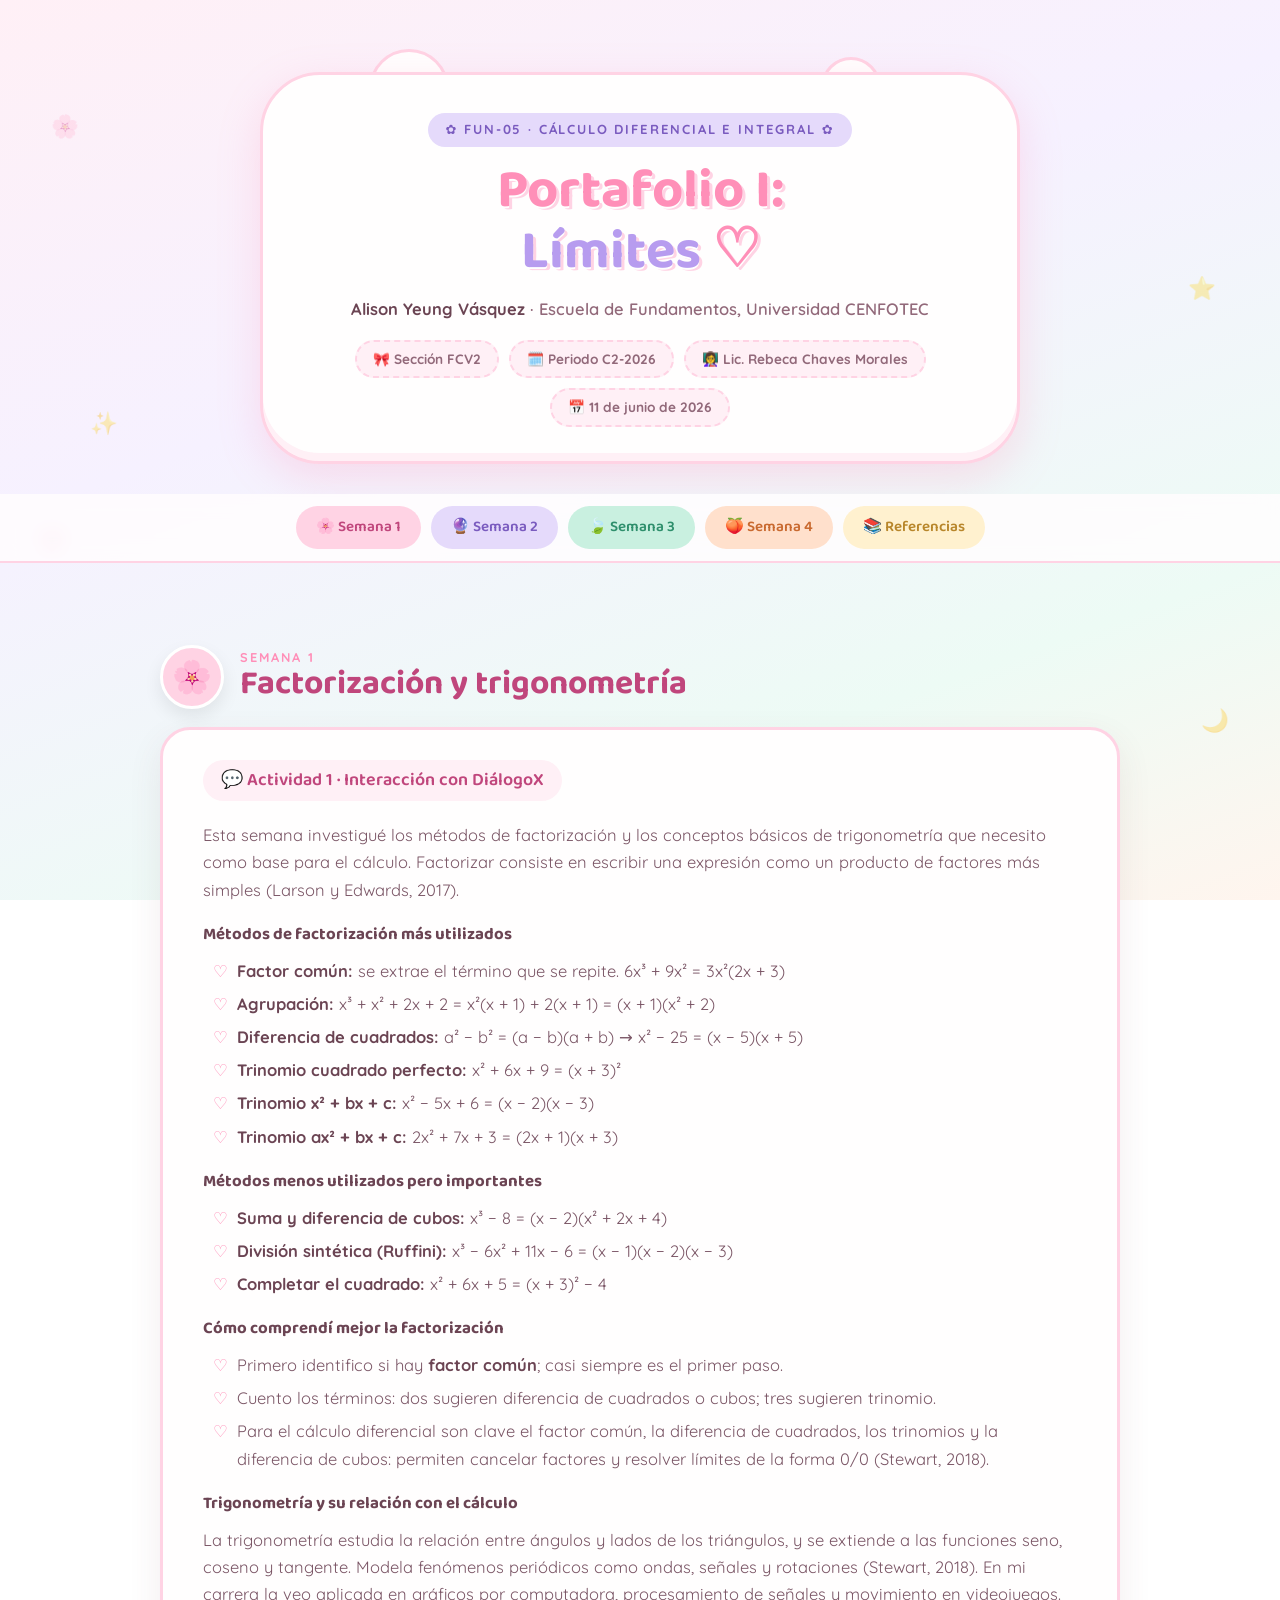
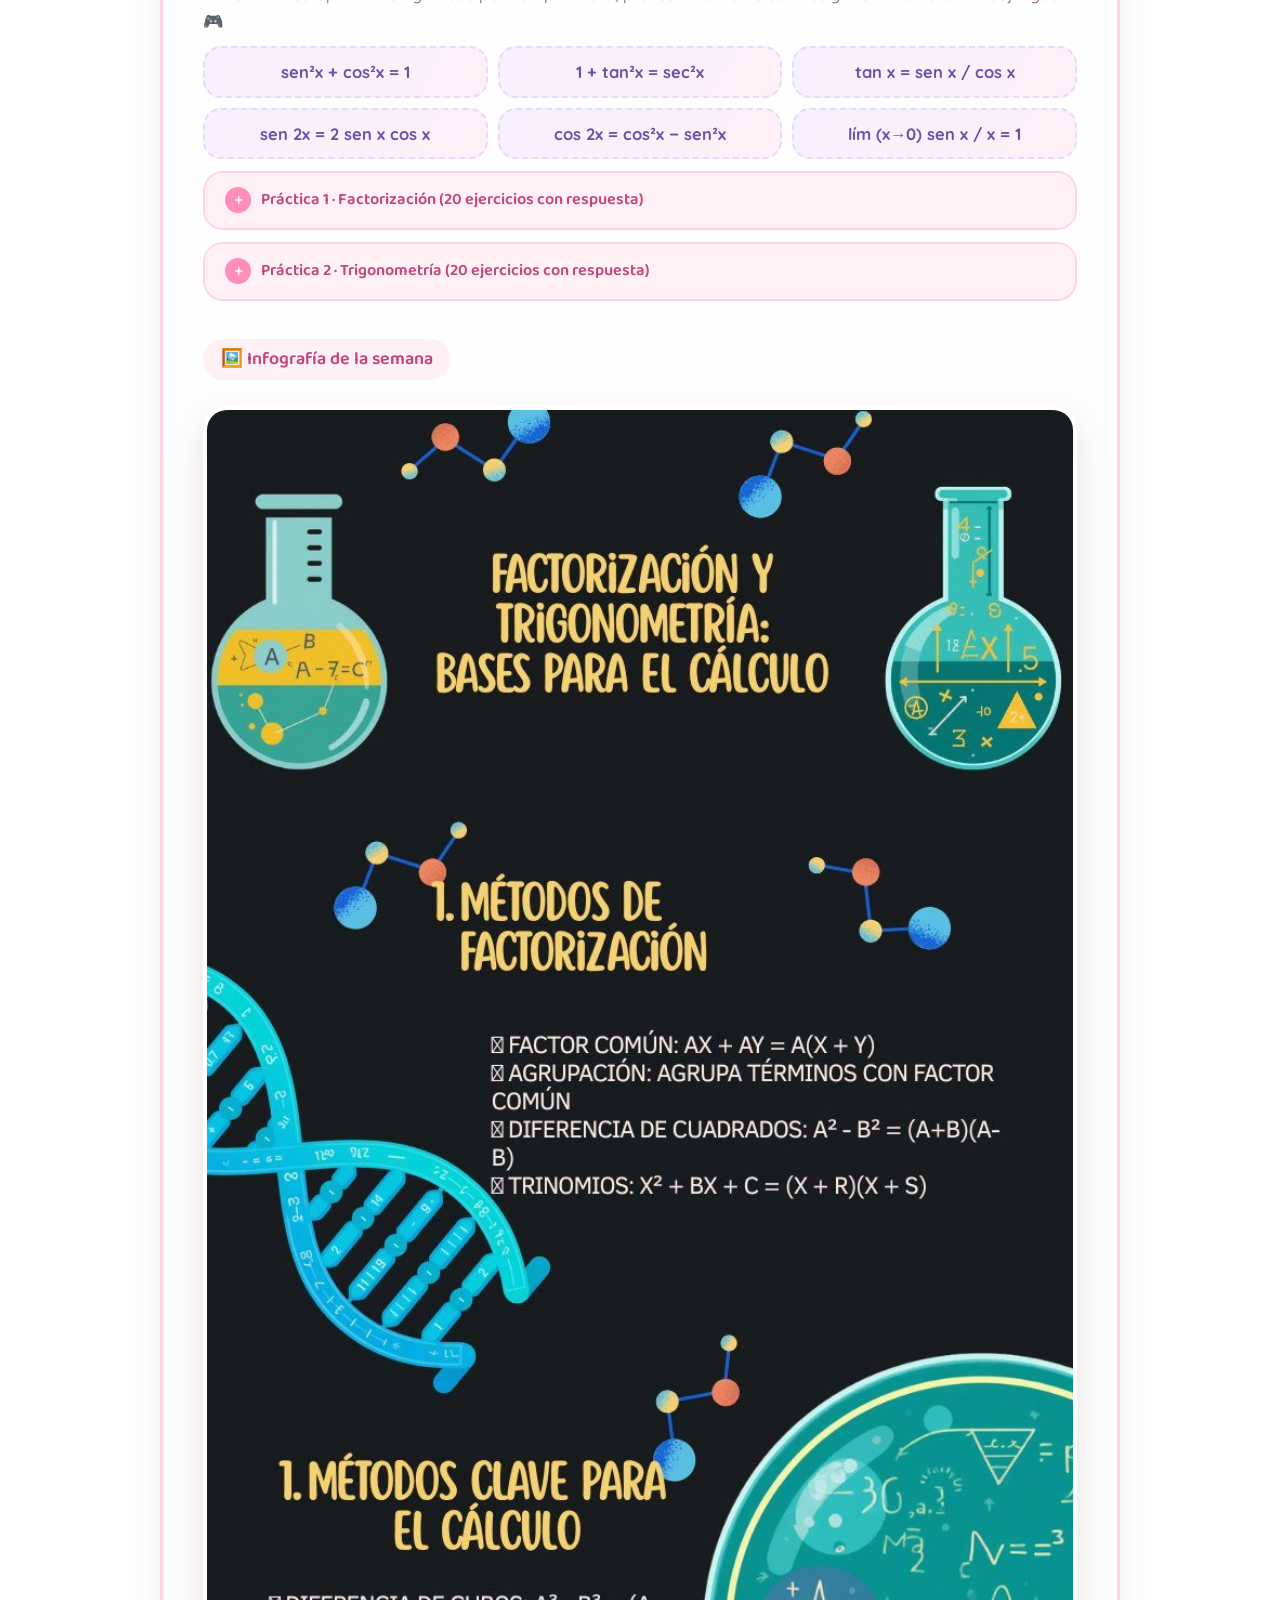
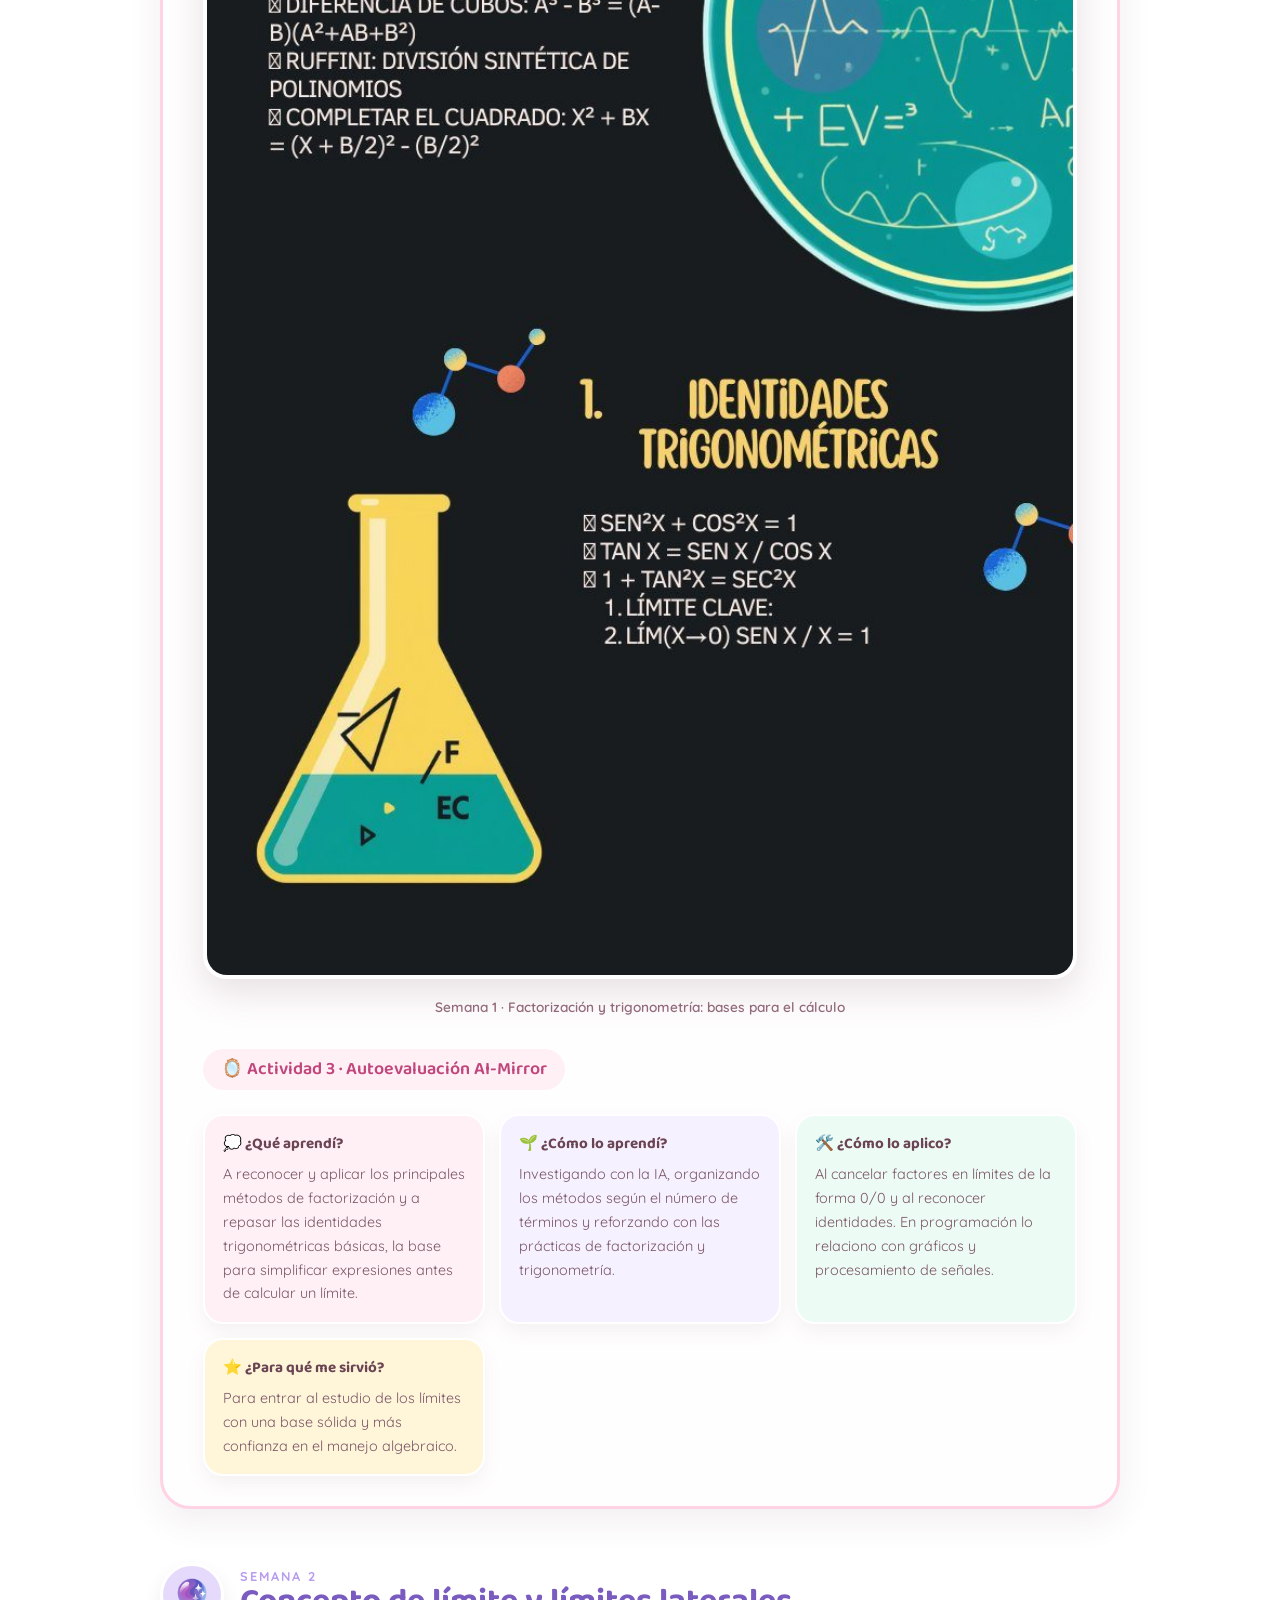
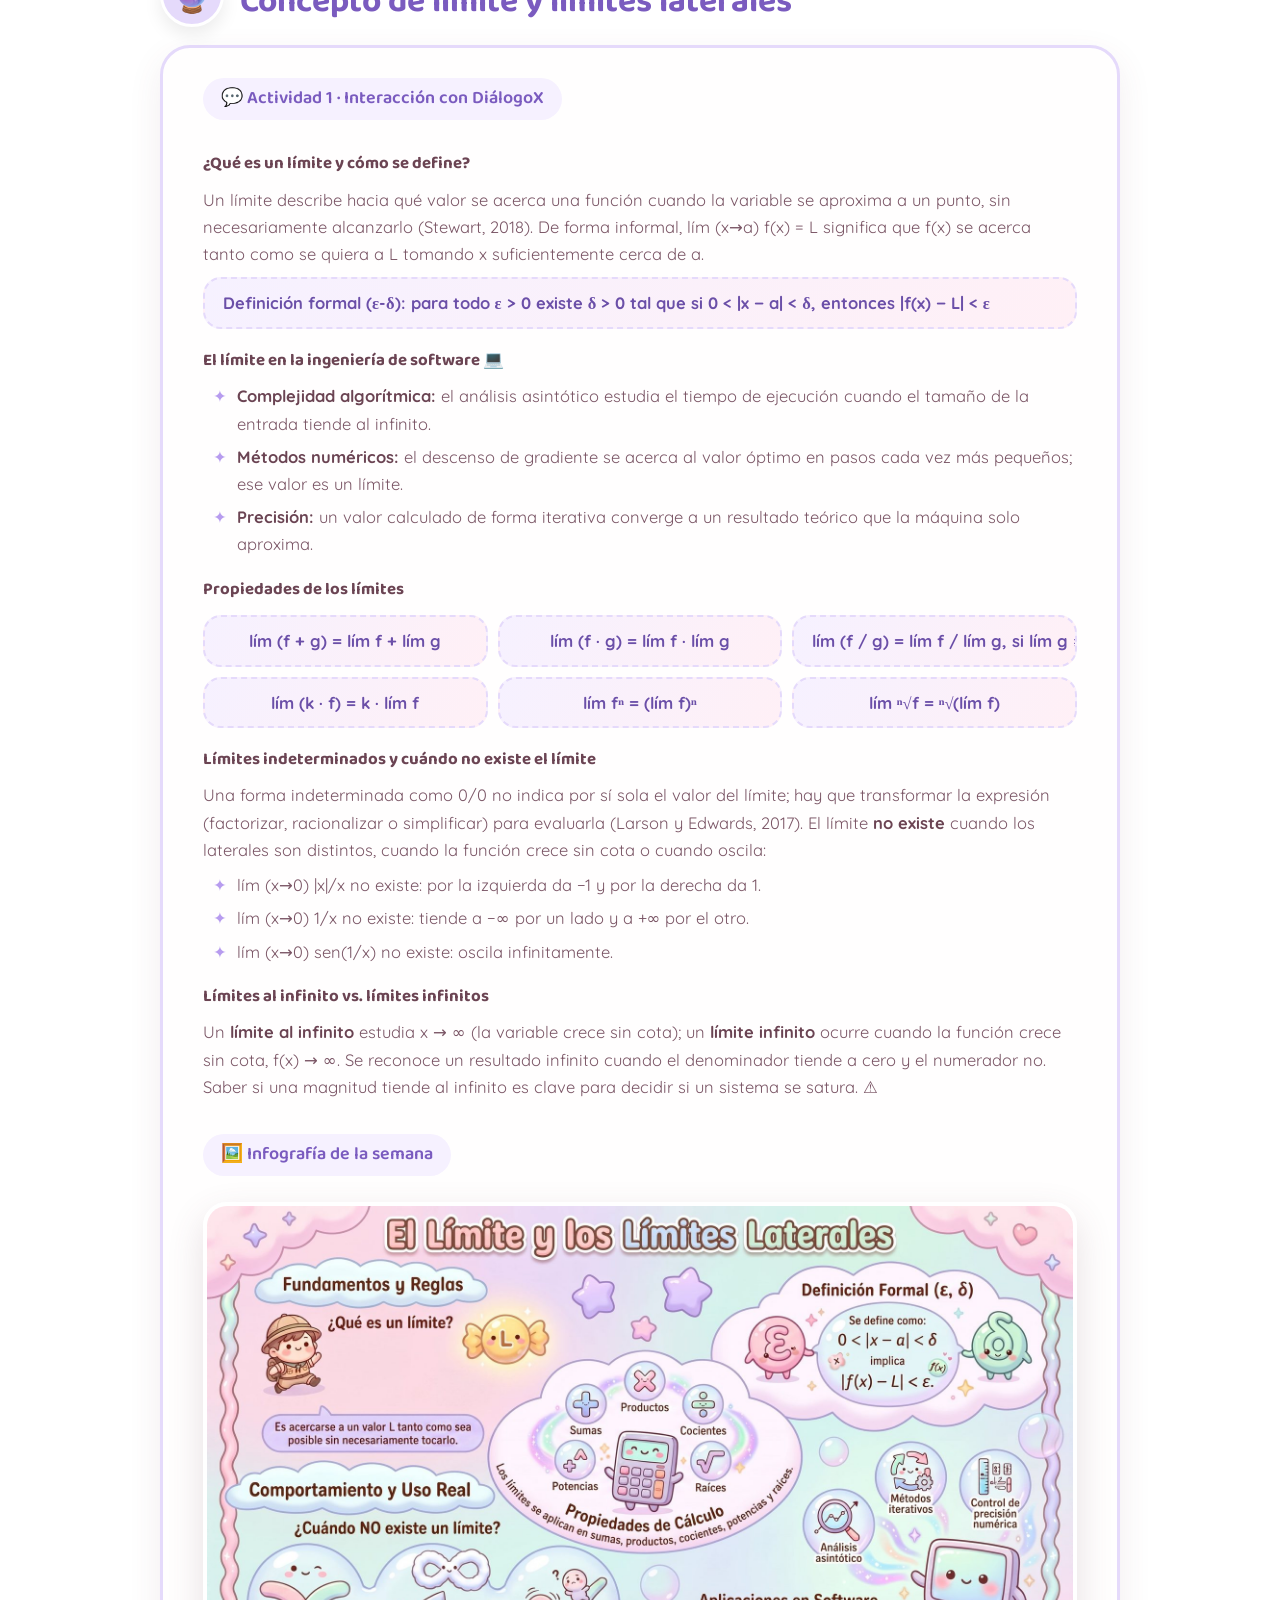
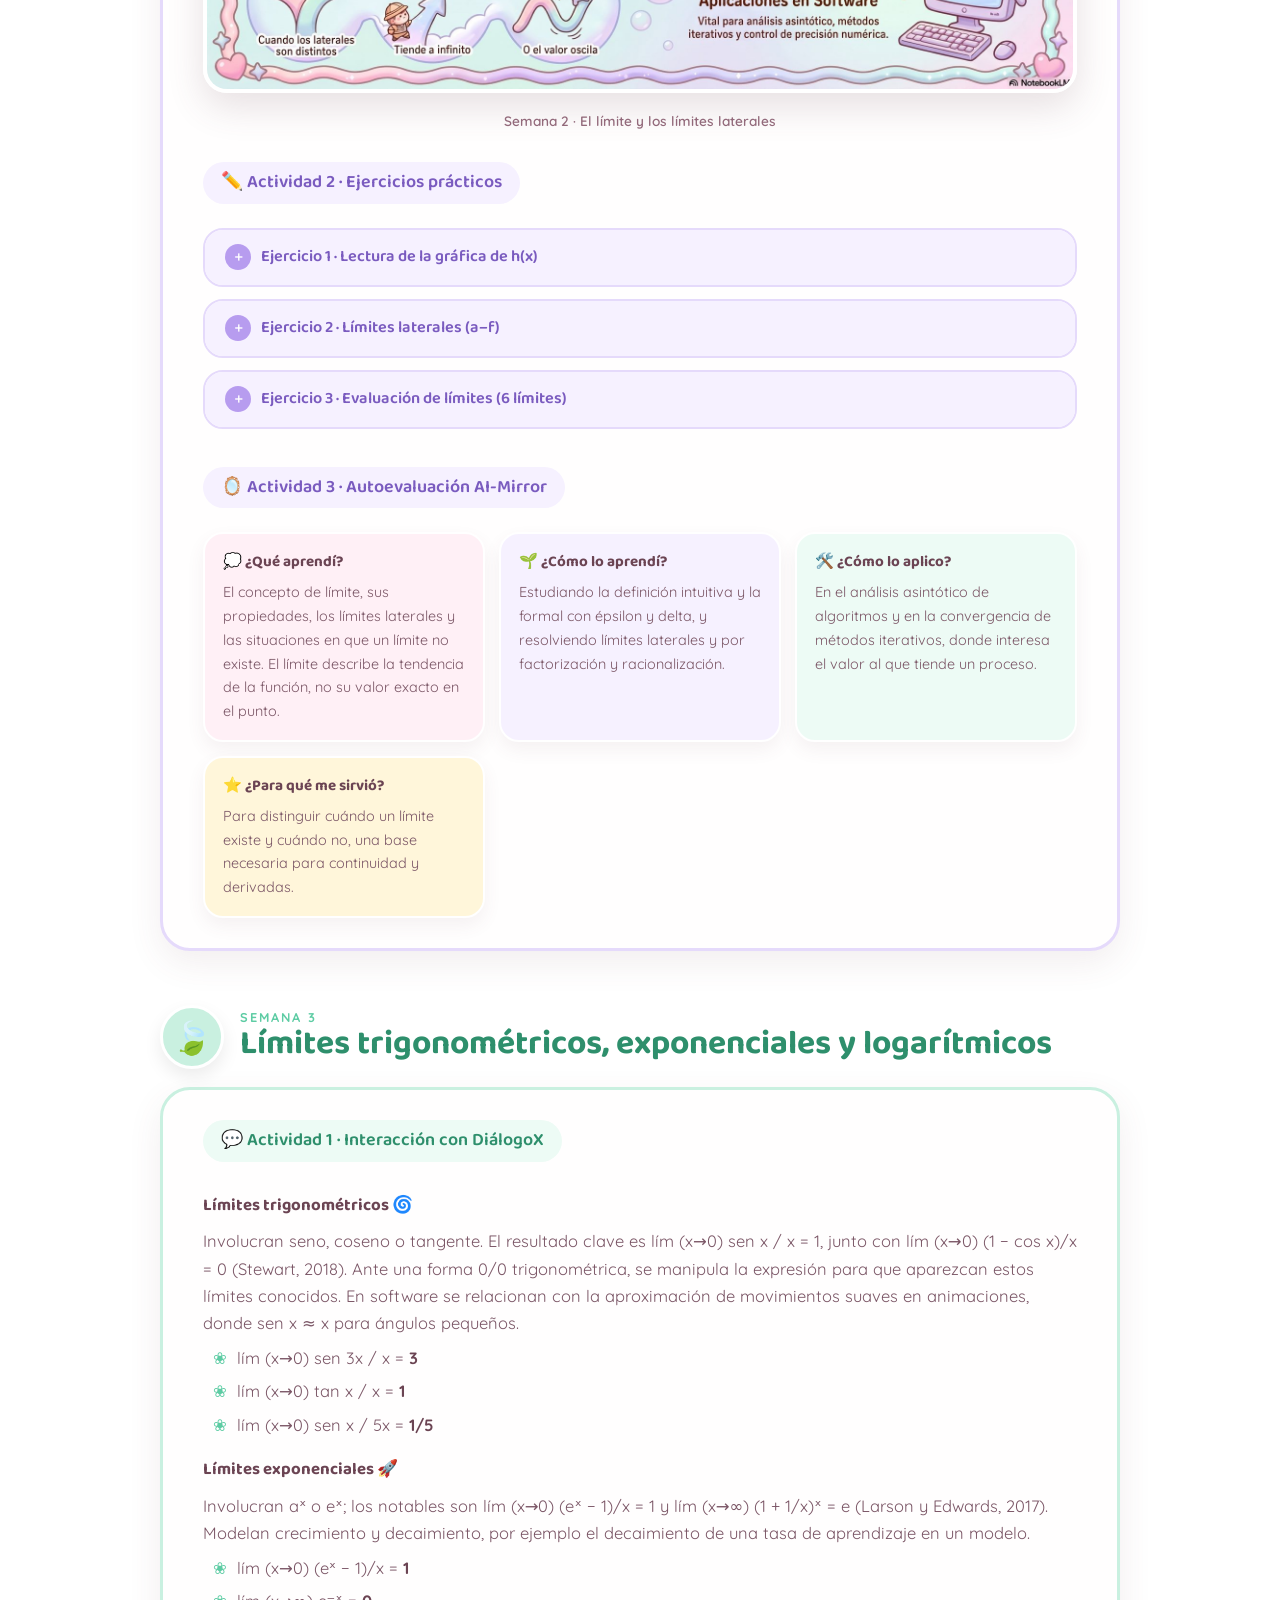
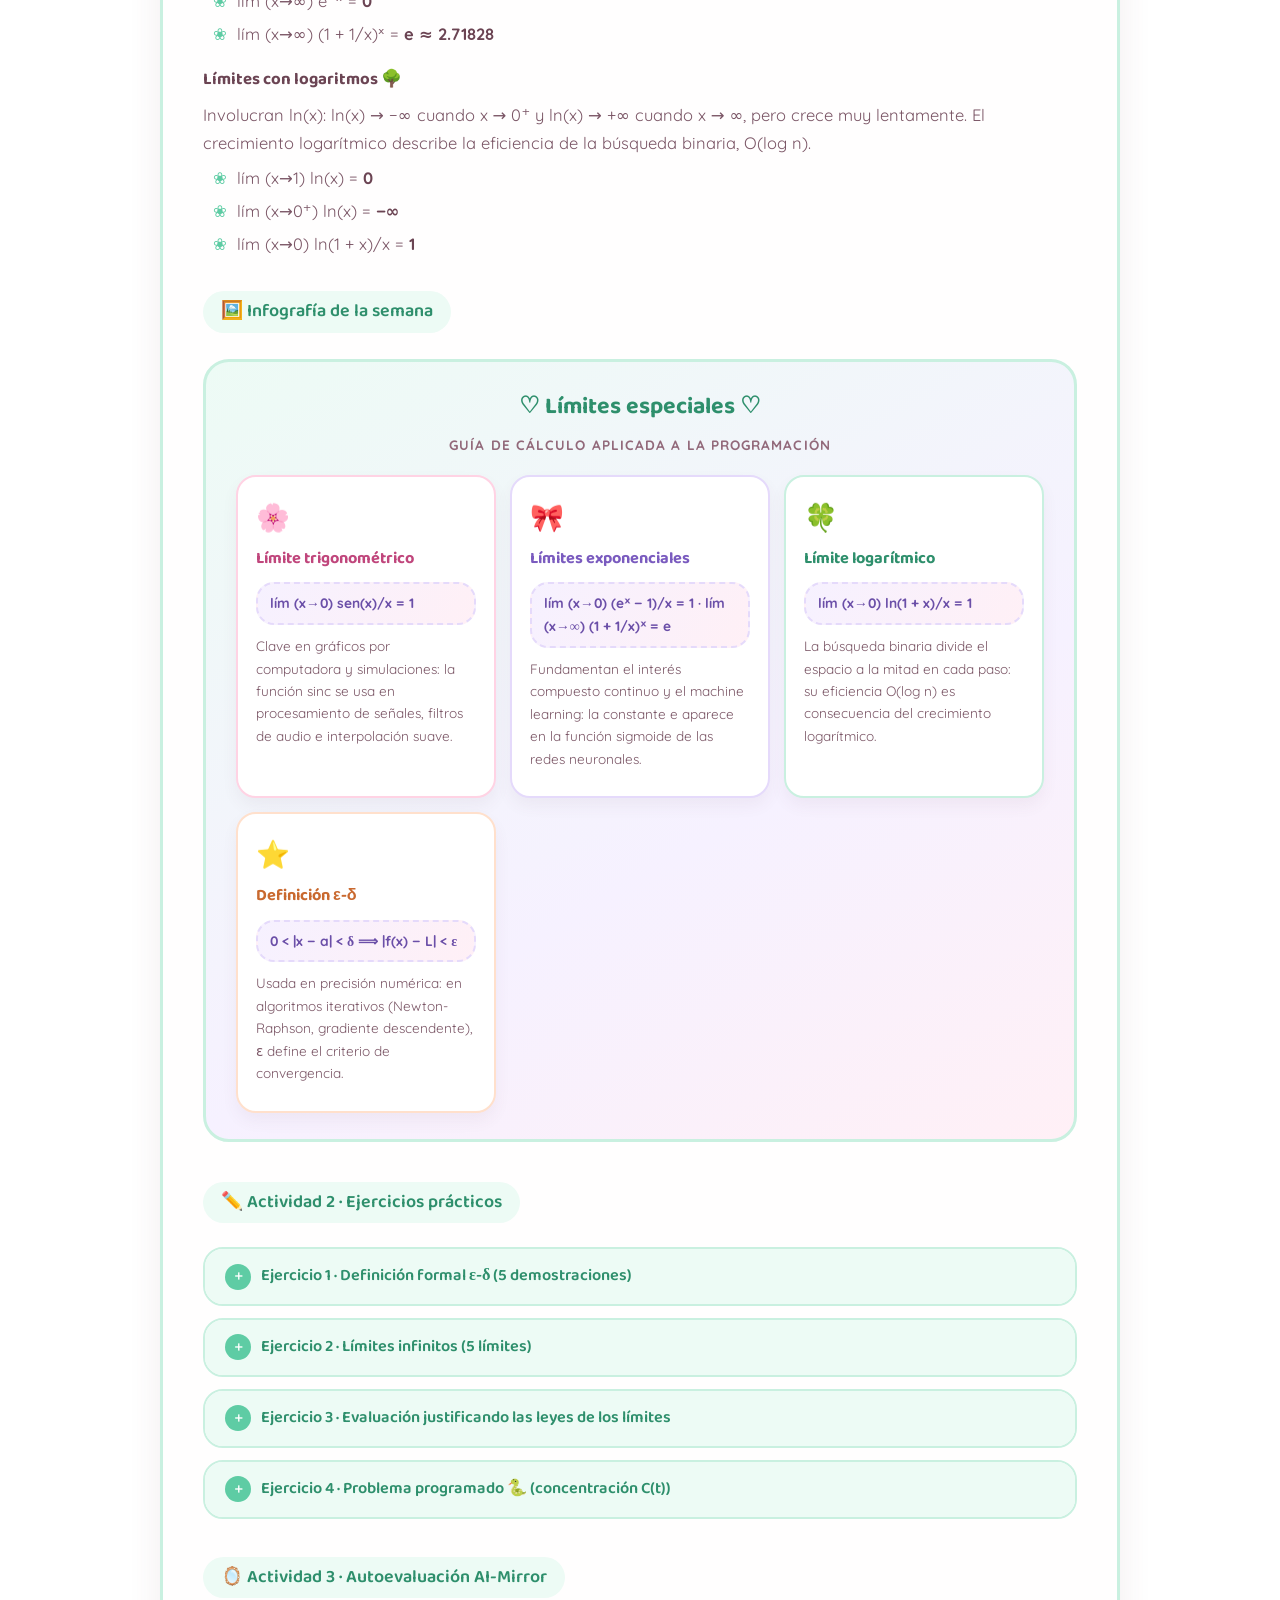
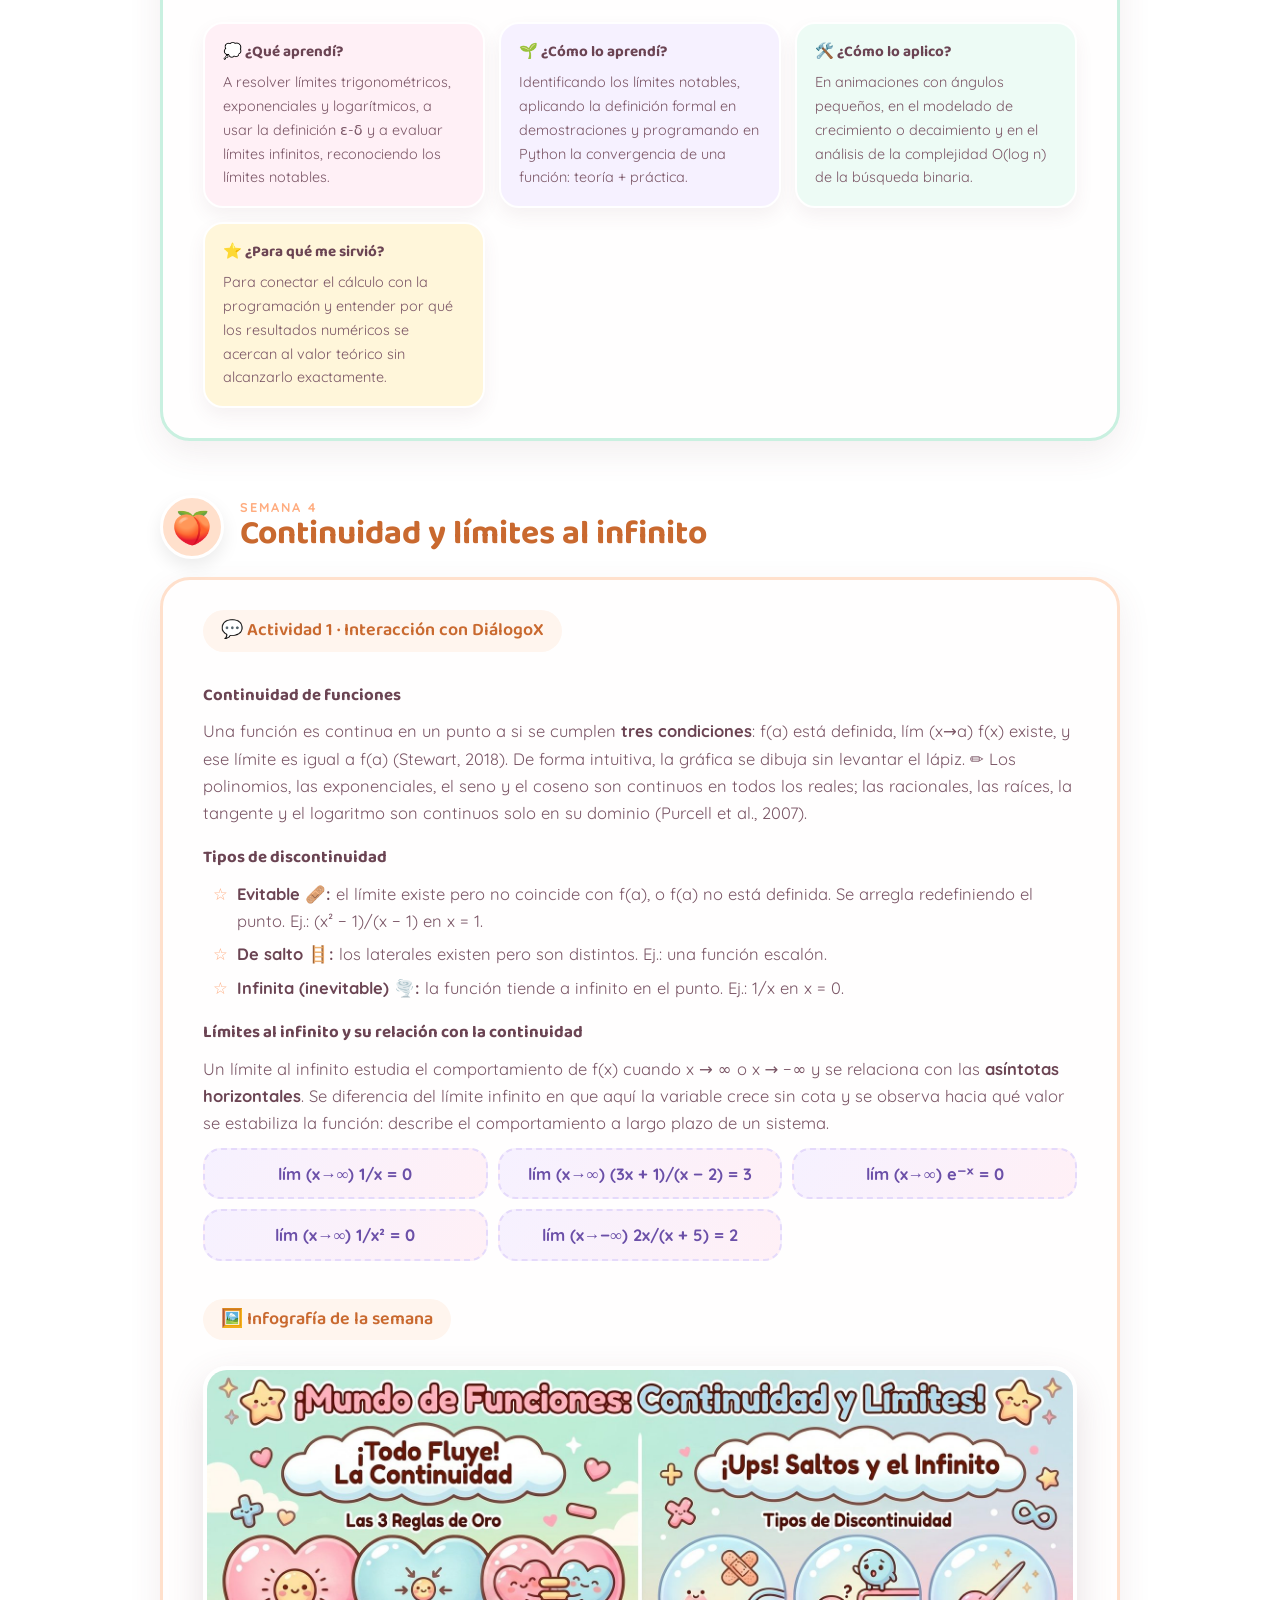
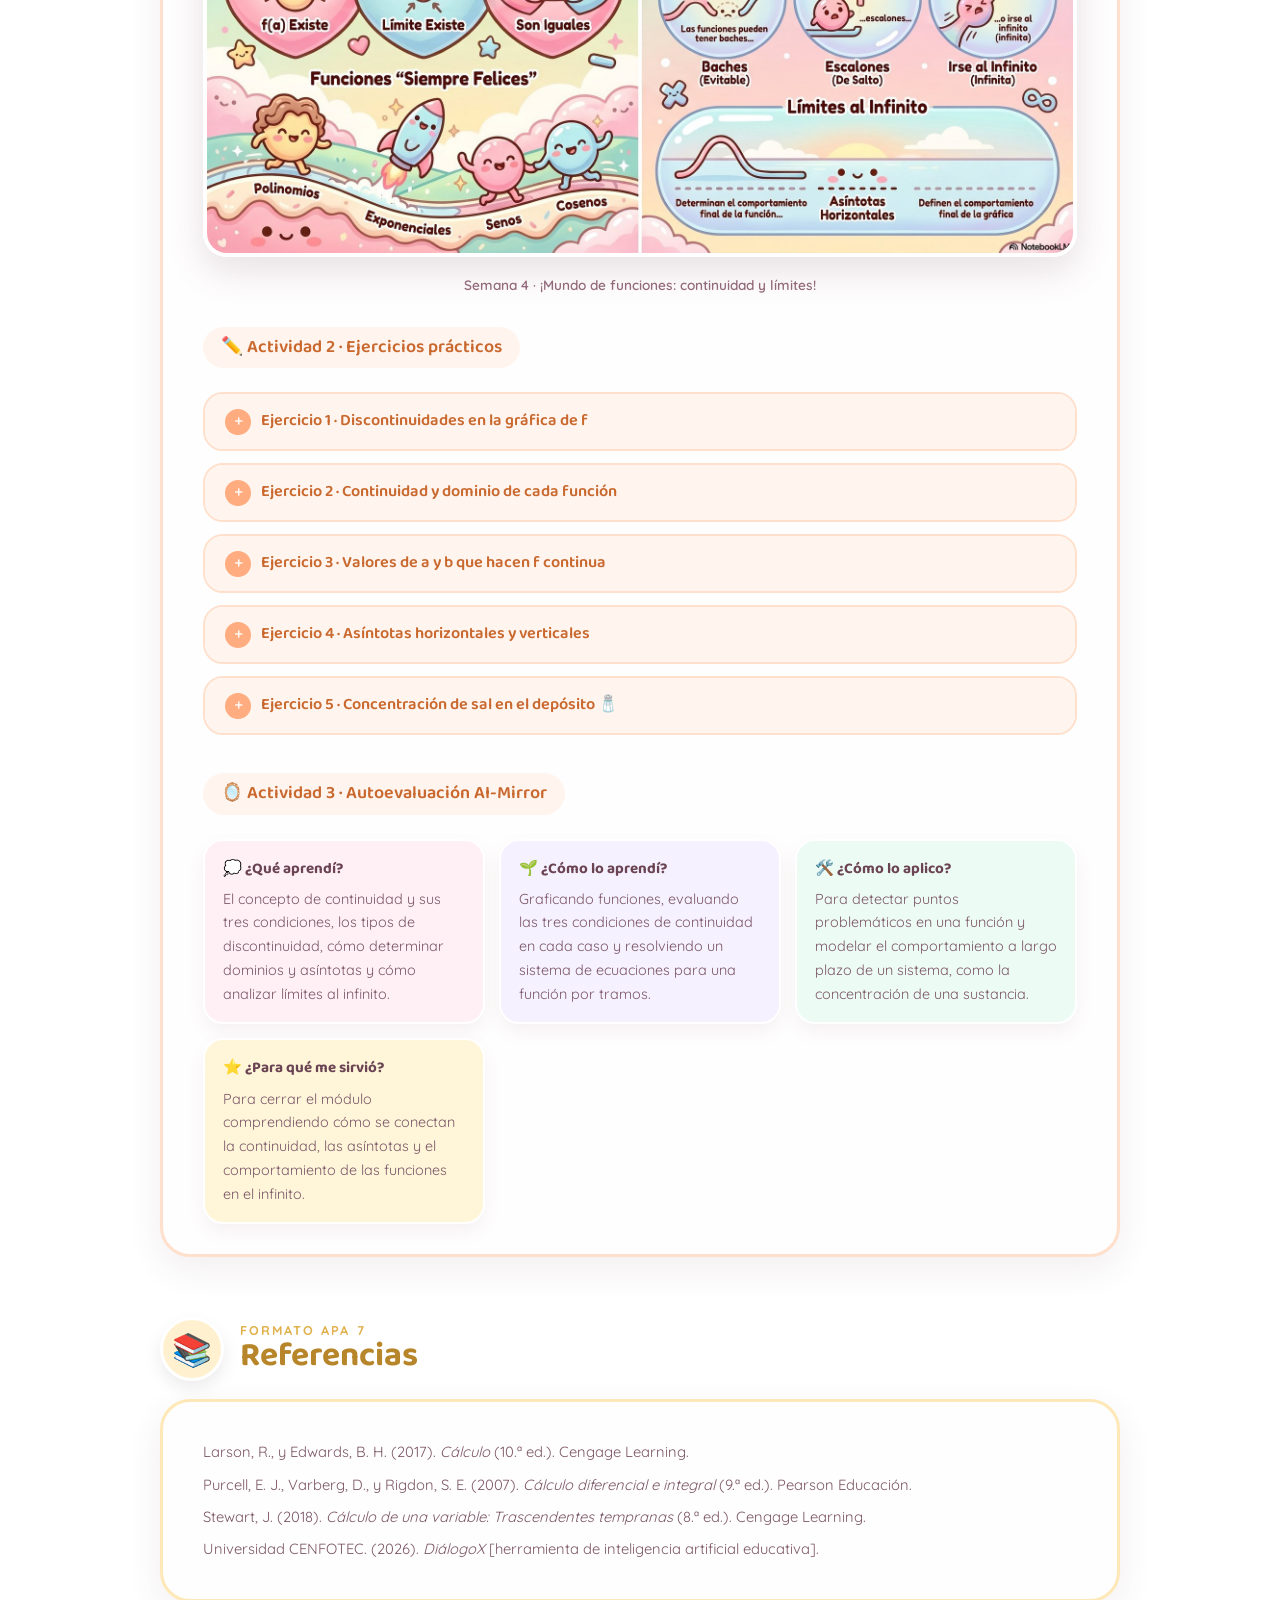
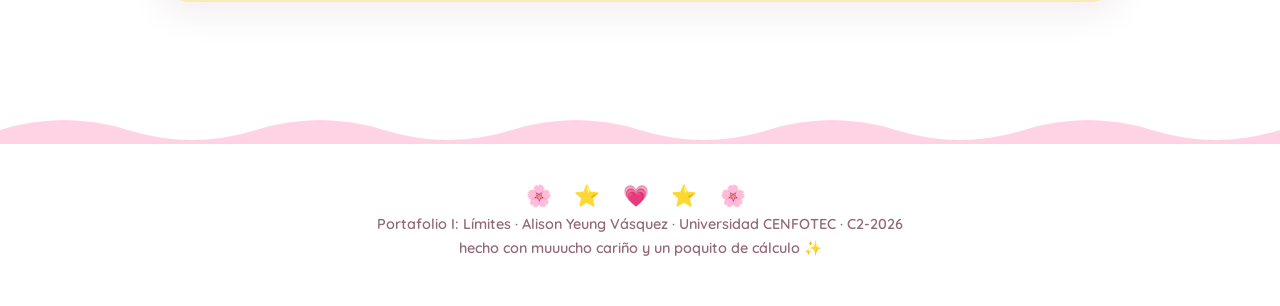
==== index.html @ fcc941ab "Rename Portafolio_I_Limites_web.html to index.html" ====
<!DOCTYPE html>
<html lang="es">
<head>
<meta charset="UTF-8">
<meta name="viewport" content="width=device-width, initial-scale=1.0">
<title>Portafolio I: Límites ♡ Alison Yeung</title>
<style>
@font-face{font-family:'Baloo 2';font-weight:700;font-style:normal;src:url([data-uri]) format('woff2');}
@font-face{font-family:'Baloo 2';font-weight:600;font-style:normal;src:url([data-uri]) format('woff2');}
@font-face{font-family:'Quicksand';font-weight:400;font-style:normal;src:url([data-uri]) format('woff2');}
@font-face{font-family:'Quicksand';font-weight:600;font-style:normal;src:url([data-uri]) format('woff2');}
@font-face{font-family:'Quicksand';font-weight:700;font-style:normal;src:url([data-uri]) format('woff2');}

:root{
  --rosa:#FF8FB8; --rosa-claro:#FFD3E4; --rosa-bebe:#FFF0F6;
  --lila:#B79CEF; --lila-claro:#E5DAFB; --lila-bebe:#F6F1FF;
  --menta:#5ECCA4; --menta-claro:#C9F0E0; --menta-bebe:#EDFBF5;
  --durazno:#FFAD80; --durazno-claro:#FFE0CC; --durazno-bebe:#FFF5EE;
  --amarillo:#FFD98E;
  --choco:#6B4453; --choco-suave:#92697A;
  --blanco:#FFFEFE;
}
*{margin:0;padding:0;box-sizing:border-box;}
html{scroll-behavior:smooth;}
body{
  font-family:'Quicksand',system-ui,sans-serif;
  color:var(--choco);
  background:linear-gradient(160deg,#FFF0F6 0%,#F6F1FF 38%,#EDFBF5 75%,#FFF5EE 100%);
  background-attachment:fixed;
  line-height:1.65;
  font-size:16.5px;
}
h1,h2,h3,h4,.baloo{font-family:'Baloo 2','Quicksand',sans-serif;}

/* ───────── decoración flotante ───────── */
.deco{position:fixed;font-size:1.4rem;opacity:.35;pointer-events:none;animation:flotar 7s ease-in-out infinite;z-index:0;}
@keyframes flotar{0%,100%{transform:translateY(0) rotate(-6deg);}50%{transform:translateY(-16px) rotate(6deg);}}
@media (prefers-reduced-motion:reduce){*{animation:none!important;transition:none!important;}}

/* ───────── hero ───────── */
header{position:relative;text-align:center;padding:72px 20px 30px;overflow:hidden;}
.nube{
  position:relative;display:inline-block;background:var(--blanco);
  border:3px solid var(--rosa-claro);border-radius:60px;
  padding:38px 52px 34px;max-width:760px;
  box-shadow:0 14px 40px rgba(255,143,184,.25), inset 0 -8px 0 var(--rosa-bebe);
}
.nube::before,.nube::after{content:'';position:absolute;background:var(--blanco);border:3px solid var(--rosa-claro);border-radius:50%;z-index:-1;}
.nube::before{width:74px;height:74px;top:-26px;left:14%;}
.nube::after{width:54px;height:54px;top:-18px;right:18%;}
.kicker{display:inline-block;background:var(--lila-claro);color:#7A5BBF;font-weight:700;font-size:.82rem;letter-spacing:.14em;text-transform:uppercase;padding:6px 18px;border-radius:999px;margin-bottom:14px;}
h1{font-size:clamp(2.1rem,5.4vw,3.4rem);line-height:1.12;color:var(--rosa);text-shadow:0 2px 0 #fff,3px 3px 0 var(--rosa-claro);}
h1 .lim{color:var(--lila);}
.hero-sub{margin-top:12px;font-weight:600;color:var(--choco-suave);}
.hero-sub b{color:var(--choco);}
.badges{display:flex;flex-wrap:wrap;gap:10px;justify-content:center;margin-top:18px;}
.badge{background:var(--rosa-bebe);border:2px dashed var(--rosa-claro);border-radius:999px;padding:6px 16px;font-size:.85rem;font-weight:700;color:var(--choco-suave);}

/* ───────── nav ───────── */
nav{position:sticky;top:0;z-index:50;display:flex;gap:10px;justify-content:center;flex-wrap:wrap;padding:12px 16px;background:rgba(255,253,254,.85);backdrop-filter:blur(10px);border-bottom:2px solid var(--rosa-claro);}
nav a{font-family:'Baloo 2';font-weight:600;text-decoration:none;font-size:.95rem;padding:7px 18px;border-radius:999px;border:2px solid transparent;transition:transform .15s ease, box-shadow .15s ease;}
nav a:hover,nav a:focus-visible{transform:translateY(-2px);box-shadow:0 6px 14px rgba(183,156,239,.35);outline:none;border-color:#fff;}
nav a:focus-visible{border-color:var(--choco);}
.n1{background:var(--rosa-claro);color:#C0467C;}
.n2{background:var(--lila-claro);color:#7A5BBF;}
.n3{background:var(--menta-claro);color:#2E8F6C;}
.n4{background:var(--durazno-claro);color:#C9692F;}
.n5{background:#FFF1CF;color:#B8862A;}

/* ───────── layout semanas ───────── */
main{position:relative;z-index:1;max-width:1000px;margin:0 auto;padding:28px 20px 60px;}
section.semana{margin-top:54px;scroll-margin-top:90px;}
.semana-head{display:flex;align-items:center;gap:16px;margin-bottom:18px;}
.mascota{flex:none;width:64px;height:64px;border-radius:50%;display:grid;place-items:center;font-size:2rem;border:3px solid #fff;box-shadow:0 8px 18px rgba(0,0,0,.08);}
.semana-head h2{font-size:clamp(1.5rem,3.4vw,2.1rem);line-height:1.15;}
.semana-head .wk{display:block;font-size:.8rem;letter-spacing:.16em;text-transform:uppercase;font-family:'Quicksand';font-weight:700;}

.card{background:var(--blanco);border-radius:30px;padding:30px clamp(20px,4vw,40px);border:3px solid;box-shadow:0 12px 34px rgba(107,68,83,.09);}
.s1 .card{border-color:var(--rosa-claro);} .s1 .mascota{background:var(--rosa-claro);} .s1 h2{color:#C0467C;} .s1 .wk{color:var(--rosa);}
.s2 .card{border-color:var(--lila-claro);} .s2 .mascota{background:var(--lila-claro);} .s2 h2{color:#7A5BBF;} .s2 .wk{color:var(--lila);}
.s3 .card{border-color:var(--menta-claro);} .s3 .mascota{background:var(--menta-claro);} .s3 h2{color:#2E8F6C;} .s3 .wk{color:var(--menta);}
.s4 .card{border-color:var(--durazno-claro);} .s4 .mascota{background:var(--durazno-claro);} .s4 h2{color:#C9692F;} .s4 .wk{color:var(--durazno);}

.tag{display:inline-flex;align-items:center;gap:8px;font-family:'Baloo 2';font-weight:600;font-size:1.12rem;padding:6px 18px;border-radius:999px;margin:26px 0 12px;}
.s1 .tag{background:var(--rosa-bebe);color:#C0467C;}
.s2 .tag{background:var(--lila-bebe);color:#7A5BBF;}
.s3 .tag{background:var(--menta-bebe);color:#2E8F6C;}
.s4 .tag{background:var(--durazno-bebe);color:#C9692F;}
.tag:first-child{margin-top:0;}

.card h4{font-size:1.05rem;margin:18px 0 6px;color:var(--choco);}
.card p{margin:8px 0;color:#7B5666;}
.card p b,.card li b{color:var(--choco);}
.card ul{margin:8px 0 8px 8px;list-style:none;}
.card ul li{padding-left:26px;position:relative;margin:6px 0;color:#7B5666;}
.card ul li::before{content:'♡';position:absolute;left:2px;color:var(--rosa);font-weight:700;}
.s2 .card ul li::before{content:'✦';color:var(--lila);}
.s3 .card ul li::before{content:'❀';color:var(--menta);}
.s4 .card ul li::before{content:'☆';color:var(--durazno);}

/* fórmulas */
.formula{font-family:'Quicksand';font-weight:700;background:linear-gradient(120deg,var(--lila-bebe),var(--rosa-bebe));border:2px dashed var(--lila-claro);border-radius:18px;padding:10px 18px;margin:10px 0;display:block;color:#6B4FA8;overflow-x:auto;white-space:nowrap;}
.mini-formulas{display:grid;grid-template-columns:repeat(auto-fit,minmax(230px,1fr));gap:10px;margin:12px 0;}
.mini-formulas .formula{margin:0;text-align:center;}

/* infografías */
figure.info{margin:14px 0 4px;text-align:center;}
figure.info img{width:100%;max-width:880px;border-radius:24px;border:4px solid #fff;box-shadow:0 14px 36px rgba(107,68,83,.16);}
figure.info figcaption{font-size:.85rem;font-weight:600;color:var(--choco-suave);margin-top:10px;}

/* ejercicios colapsables */
details{border-radius:20px;margin:12px 0;overflow:hidden;border:2px solid;background:#fff;}
.s1 details{border-color:var(--rosa-claro);} .s2 details{border-color:var(--lila-claro);}
.s3 details{border-color:var(--menta-claro);} .s4 details{border-color:var(--durazno-claro);}
summary{cursor:pointer;list-style:none;font-family:'Baloo 2';font-weight:600;font-size:1.02rem;padding:14px 20px;display:flex;align-items:center;gap:10px;user-select:none;}
summary::-webkit-details-marker{display:none;}
summary .puff{flex:none;width:26px;height:26px;border-radius:50%;display:grid;place-items:center;font-size:.8rem;color:#fff;transition:transform .25s ease;}
.s1 summary{color:#C0467C;background:var(--rosa-bebe);} .s1 .puff{background:var(--rosa);}
.s2 summary{color:#7A5BBF;background:var(--lila-bebe);} .s2 .puff{background:var(--lila);}
.s3 summary{color:#2E8F6C;background:var(--menta-bebe);} .s3 .puff{background:var(--menta);}
.s4 summary{color:#C9692F;background:var(--durazno-bebe);} .s4 .puff{background:var(--durazno);}
details[open] summary .puff{transform:rotate(45deg);}
.det-body{padding:16px 22px 20px;}
.det-body .paso{font-size:.92rem;color:#7B5666;margin:5px 0;}
.det-body .res{display:inline-block;margin-top:8px;background:#FFF6DA;border:2px solid var(--amarillo);border-radius:14px;padding:6px 14px;font-weight:700;color:#9A6E14;}
.subej{margin:14px 0 18px;padding-left:14px;border-left:3px solid;}
.s1 .subej{border-color:var(--rosa-claro);} .s2 .subej{border-color:var(--lila-claro);}
.s3 .subej{border-color:var(--menta-claro);} .s4 .subej{border-color:var(--durazno-claro);}
.subej h5{font-family:'Baloo 2';font-size:.98rem;color:var(--choco);margin-bottom:4px;}

/* tabla práctica */
.practica{display:grid;grid-template-columns:repeat(auto-fit,minmax(250px,1fr));gap:8px;margin-top:10px;}
.practica span{background:var(--rosa-bebe);border-radius:12px;padding:7px 12px;font-size:.88rem;font-weight:600;color:#7B5666;}
.practica span b{color:#C0467C;}
.s3 .practica span{background:var(--menta-bebe);} .s3 .practica span b{color:#2E8F6C;}

/* código */
pre{background:#4A3340;color:#FFE9F2;border-radius:18px;padding:18px 22px;overflow-x:auto;font-size:.86rem;line-height:1.55;margin:12px 0;border:3px solid var(--rosa-claro);}
pre .c{color:#C7A2B5;} pre .k{color:#FFB7D2;} pre .s{color:#BFE9D6;}

/* AI-Mirror */
.mirror{display:grid;grid-template-columns:repeat(auto-fit,minmax(220px,1fr));gap:14px;margin-top:12px;}
.mirror article{border-radius:20px;padding:16px 18px;border:2px solid #fff;box-shadow:0 8px 18px rgba(107,68,83,.07);}
.mirror h4{font-size:.95rem;margin:0 0 6px;display:flex;gap:8px;align-items:center;}
.mirror p{font-size:.9rem;margin:0;}
.m1{background:var(--rosa-bebe);} .m2{background:var(--lila-bebe);} .m3{background:var(--menta-bebe);} .m4{background:#FFF6DA;}

/* infografía propia semana 3 */
.infokawaii{background:linear-gradient(150deg,var(--menta-bebe),var(--lila-bebe) 60%,var(--rosa-bebe));border:3px solid var(--menta-claro);border-radius:26px;padding:26px clamp(16px,3vw,30px);margin:14px 0;}
.infokawaii h3{text-align:center;color:#2E8F6C;font-size:1.45rem;margin-bottom:4px;}
.infokawaii .sub{text-align:center;font-size:.85rem;font-weight:700;color:var(--choco-suave);letter-spacing:.08em;text-transform:uppercase;margin-bottom:18px;}
.bloques{display:grid;grid-template-columns:repeat(auto-fit,minmax(250px,1fr));gap:14px;}
.bloque{background:#fff;border-radius:20px;padding:18px;border:2px solid;box-shadow:0 8px 16px rgba(107,68,83,.06);}
.bloque .emoji{font-size:1.7rem;}
.bloque h4{margin:6px 0 4px;font-size:1.02rem;}
.bloque .formula{font-size:.86rem;padding:8px 12px;white-space:normal;}
.bloque p{font-size:.85rem;margin-top:6px;color:#7B5666;}
.b-trig{border-color:var(--rosa-claro);} .b-trig h4{color:#C0467C;}
.b-exp{border-color:var(--lila-claro);} .b-exp h4{color:#7A5BBF;}
.b-log{border-color:var(--menta-claro);} .b-log h4{color:#2E8F6C;}
.b-eps{border-color:var(--durazno-claro);} .b-eps h4{color:#C9692F;}

/* referencias / footer */
#referencias{margin-top:60px;scroll-margin-top:90px;}
#referencias .card{border-color:#FFE8B8;}
#referencias h2{color:#B8862A;}
.ref{padding-left:2.2em;text-indent:-2.2em;font-size:.92rem;margin:10px 0;}
footer{text-align:center;padding:34px 20px 46px;font-weight:600;color:var(--choco-suave);font-size:.9rem;}
footer .hearts{font-size:1.3rem;letter-spacing:.4em;}

.wave{display:block;width:100%;height:34px;margin-top:48px;}
</style>
</head>
<body>

<span class="deco" style="top:12%;left:4%;">🌸</span>
<span class="deco" style="top:30%;right:5%;animation-delay:1.4s;">⭐</span>
<span class="deco" style="top:58%;left:3%;animation-delay:2.6s;">💗</span>
<span class="deco" style="top:78%;right:4%;animation-delay:.8s;">🌙</span>
<span class="deco" style="top:45%;left:7%;animation-delay:3.4s;">✨</span>

<header>
  <div class="nube">
    <span class="kicker">✿ FUN-05 · Cálculo Diferencial e Integral ✿</span>
    <h1>Portafolio I:<br><span class="lim">Límites</span> ♡</h1>
    <p class="hero-sub"><b>Alison Yeung Vásquez</b> · Escuela de Fundamentos, Universidad CENFOTEC</p>
    <div class="badges">
      <span class="badge">🎀 Sección FCV2</span>
      <span class="badge">🗓️ Periodo C2-2026</span>
      <span class="badge">👩‍🏫 Lic. Rebeca Chaves Morales</span>
      <span class="badge">📅 11 de junio de 2026</span>
    </div>
  </div>
</header>

<nav aria-label="Semanas del portafolio">
  <a class="n1" href="#semana1">🌸 Semana 1</a>
  <a class="n2" href="#semana2">🔮 Semana 2</a>
  <a class="n3" href="#semana3">🍃 Semana 3</a>
  <a class="n4" href="#semana4">🍑 Semana 4</a>
  <a class="n5" href="#referencias">📚 Referencias</a>
</nav>

<main>

<!-- ════════════ SEMANA 1 ════════════ -->
<section class="semana s1" id="semana1">
  <div class="semana-head">
    <div class="mascota">🌸</div>
    <h2><span class="wk">Semana 1</span>Factorización y trigonometría</h2>
  </div>
  <div class="card">

    <span class="tag">💬 Actividad 1 · Interacción con DiálogoX</span>
    <p>Esta semana investigué los métodos de factorización y los conceptos básicos de trigonometría que necesito como base para el cálculo. Factorizar consiste en escribir una expresión como un producto de factores más simples (Larson y Edwards, 2017).</p>

    <h4>Métodos de factorización más utilizados</h4>
    <ul>
      <li><b>Factor común:</b> se extrae el término que se repite. 6x³ + 9x² = 3x²(2x + 3)</li>
      <li><b>Agrupación:</b> x³ + x² + 2x + 2 = x²(x + 1) + 2(x + 1) = (x + 1)(x² + 2)</li>
      <li><b>Diferencia de cuadrados:</b> a² − b² = (a − b)(a + b) → x² − 25 = (x − 5)(x + 5)</li>
      <li><b>Trinomio cuadrado perfecto:</b> x² + 6x + 9 = (x + 3)²</li>
      <li><b>Trinomio x² + bx + c:</b> x² − 5x + 6 = (x − 2)(x − 3)</li>
      <li><b>Trinomio ax² + bx + c:</b> 2x² + 7x + 3 = (2x + 1)(x + 3)</li>
    </ul>

    <h4>Métodos menos utilizados pero importantes</h4>
    <ul>
      <li><b>Suma y diferencia de cubos:</b> x³ − 8 = (x − 2)(x² + 2x + 4)</li>
      <li><b>División sintética (Ruffini):</b> x³ − 6x² + 11x − 6 = (x − 1)(x − 2)(x − 3)</li>
      <li><b>Completar el cuadrado:</b> x² + 6x + 5 = (x + 3)² − 4</li>
    </ul>

    <h4>Cómo comprendí mejor la factorización</h4>
    <ul>
      <li>Primero identifico si hay <b>factor común</b>; casi siempre es el primer paso.</li>
      <li>Cuento los términos: dos sugieren diferencia de cuadrados o cubos; tres sugieren trinomio.</li>
      <li>Para el cálculo diferencial son clave el factor común, la diferencia de cuadrados, los trinomios y la diferencia de cubos: permiten cancelar factores y resolver límites de la forma 0/0 (Stewart, 2018).</li>
    </ul>

    <h4>Trigonometría y su relación con el cálculo</h4>
    <p>La trigonometría estudia la relación entre ángulos y lados de los triángulos, y se extiende a las funciones seno, coseno y tangente. Modela fenómenos periódicos como ondas, señales y rotaciones (Stewart, 2018). En mi carrera la veo aplicada en gráficos por computadora, procesamiento de señales y movimiento en videojuegos. 🎮</p>
    <div class="mini-formulas">
      <span class="formula">sen²x + cos²x = 1</span>
      <span class="formula">1 + tan²x = sec²x</span>
      <span class="formula">tan x = sen x / cos x</span>
      <span class="formula">sen 2x = 2 sen x cos x</span>
      <span class="formula">cos 2x = cos²x − sen²x</span>
      <span class="formula">lím (x→0) sen x / x = 1</span>
    </div>

    <details>
      <summary><span class="puff">＋</span>Práctica 1 · Factorización (20 ejercicios con respuesta)</summary>
      <div class="det-body practica">
        <span>x² − 9 → <b>(x − 3)(x + 3)</b></span>
        <span>x² + 6x + 9 → <b>(x + 3)²</b></span>
        <span>x² − 5x + 6 → <b>(x − 2)(x − 3)</b></span>
        <span>2x² + 7x + 3 → <b>(2x + 1)(x + 3)</b></span>
        <span>x³ − 8 → <b>(x − 2)(x² + 2x + 4)</b></span>
        <span>x³ + 27 → <b>(x + 3)(x² − 3x + 9)</b></span>
        <span>4x² − 25 → <b>(2x − 5)(2x + 5)</b></span>
        <span>x² − 7x + 12 → <b>(x − 3)(x − 4)</b></span>
        <span>6x² − x − 2 → <b>(3x − 2)(2x + 1)</b></span>
        <span>x² + 2x − 15 → <b>(x + 5)(x − 3)</b></span>
        <span>9x² − 12x + 4 → <b>(3x − 2)²</b></span>
        <span>x⁴ − 16 → <b>(x − 2)(x + 2)(x² + 4)</b></span>
        <span>3x³ − 6x² → <b>3x²(x − 2)</b></span>
        <span>x² − 1 → <b>(x − 1)(x + 1)</b></span>
        <span>8x³ + 1 → <b>(2x + 1)(4x² − 2x + 1)</b></span>
        <span>x² + 10x + 25 → <b>(x + 5)²</b></span>
        <span>5x² − 20 → <b>5(x − 2)(x + 2)</b></span>
        <span>x² − x − 12 → <b>(x − 4)(x + 3)</b></span>
        <span>2x³ + 16 → <b>2(x + 2)(x² − 2x + 4)</b></span>
        <span>x² + 4x → <b>x(x + 4)</b></span>
      </div>
    </details>

    <details>
      <summary><span class="puff">＋</span>Práctica 2 · Trigonometría (20 ejercicios con respuesta)</summary>
      <div class="det-body practica">
        <span>sen²θ + cos²θ → <b>1</b></span>
        <span>1 − cos²x → <b>sen²x</b></span>
        <span>tan x → <b>sen x / cos x</b></span>
        <span>sen 2x → <b>2 sen x cos x</b></span>
        <span>cos 2x → <b>cos²x − sen²x</b></span>
        <span>sen(π/6) → <b>1/2</b></span>
        <span>cos(π/3) → <b>1/2</b></span>
        <span>tan(π/4) → <b>1</b></span>
        <span>1 + tan²x → <b>sec²x</b></span>
        <span>1 + cot²x → <b>csc²x</b></span>
        <span>sen(π/2) → <b>1</b></span>
        <span>cos(0) → <b>1</b></span>
        <span>sen x · csc x → <b>1</b></span>
        <span>cos(π) → <b>−1</b></span>
        <span>sen(0) → <b>0</b></span>
        <span>sec x → <b>1/cos x</b></span>
        <span>csc x → <b>1/sen x</b></span>
        <span>cot x → <b>cos x / sen x</b></span>
        <span>sen(π/4) → <b>√2 / 2</b></span>
        <span>cos(π/6) → <b>√3 / 2</b></span>
      </div>
    </details>

    <span class="tag">🖼️ Infografía de la semana</span>
    <figure class="info">
      <img src="[data-uri]" alt="Infografía Semana 1: Factorización y trigonometría, bases para el cálculo" loading="lazy">
      <figcaption>Semana 1 · Factorización y trigonometría: bases para el cálculo</figcaption>
    </figure>

    <span class="tag">🪞 Actividad 3 · Autoevaluación AI-Mirror</span>
    <div class="mirror">
      <article class="m1"><h4>💭 ¿Qué aprendí?</h4><p>A reconocer y aplicar los principales métodos de factorización y a repasar las identidades trigonométricas básicas, la base para simplificar expresiones antes de calcular un límite.</p></article>
      <article class="m2"><h4>🌱 ¿Cómo lo aprendí?</h4><p>Investigando con la IA, organizando los métodos según el número de términos y reforzando con las prácticas de factorización y trigonometría.</p></article>
      <article class="m3"><h4>🛠️ ¿Cómo lo aplico?</h4><p>Al cancelar factores en límites de la forma 0/0 y al reconocer identidades. En programación lo relaciono con gráficos y procesamiento de señales.</p></article>
      <article class="m4"><h4>⭐ ¿Para qué me sirvió?</h4><p>Para entrar al estudio de los límites con una base sólida y más confianza en el manejo algebraico.</p></article>
    </div>
  </div>
</section>

<!-- ════════════ SEMANA 2 ════════════ -->
<section class="semana s2" id="semana2">
  <div class="semana-head">
    <div class="mascota">🔮</div>
    <h2><span class="wk">Semana 2</span>Concepto de límite y límites laterales</h2>
  </div>
  <div class="card">

    <span class="tag">💬 Actividad 1 · Interacción con DiálogoX</span>
    <h4>¿Qué es un límite y cómo se define?</h4>
    <p>Un límite describe hacia qué valor se acerca una función cuando la variable se aproxima a un punto, sin necesariamente alcanzarlo (Stewart, 2018). De forma informal, lím (x→a) f(x) = L significa que f(x) se acerca tanto como se quiera a L tomando x suficientemente cerca de a.</p>
    <span class="formula">Definición formal (ε-δ): para todo ε &gt; 0 existe δ &gt; 0 tal que si 0 &lt; |x − a| &lt; δ, entonces |f(x) − L| &lt; ε</span>

    <h4>El límite en la ingeniería de software 💻</h4>
    <ul>
      <li><b>Complejidad algorítmica:</b> el análisis asintótico estudia el tiempo de ejecución cuando el tamaño de la entrada tiende al infinito.</li>
      <li><b>Métodos numéricos:</b> el descenso de gradiente se acerca al valor óptimo en pasos cada vez más pequeños; ese valor es un límite.</li>
      <li><b>Precisión:</b> un valor calculado de forma iterativa converge a un resultado teórico que la máquina solo aproxima.</li>
    </ul>

    <h4>Propiedades de los límites</h4>
    <div class="mini-formulas">
      <span class="formula">lím (f + g) = lím f + lím g</span>
      <span class="formula">lím (f · g) = lím f · lím g</span>
      <span class="formula">lím (f / g) = lím f / lím g, si lím g ≠ 0</span>
      <span class="formula">lím (k · f) = k · lím f</span>
      <span class="formula">lím fⁿ = (lím f)ⁿ</span>
      <span class="formula">lím ⁿ√f = ⁿ√(lím f)</span>
    </div>

    <h4>Límites indeterminados y cuándo no existe el límite</h4>
    <p>Una forma indeterminada como 0/0 no indica por sí sola el valor del límite; hay que transformar la expresión (factorizar, racionalizar o simplificar) para evaluarla (Larson y Edwards, 2017). El límite <b>no existe</b> cuando los laterales son distintos, cuando la función crece sin cota o cuando oscila:</p>
    <ul>
      <li>lím (x→0) |x|/x no existe: por la izquierda da −1 y por la derecha da 1.</li>
      <li>lím (x→0) 1/x no existe: tiende a −∞ por un lado y a +∞ por el otro.</li>
      <li>lím (x→0) sen(1/x) no existe: oscila infinitamente.</li>
    </ul>

    <h4>Límites al infinito vs. límites infinitos</h4>
    <p>Un <b>límite al infinito</b> estudia x → ∞ (la variable crece sin cota); un <b>límite infinito</b> ocurre cuando la función crece sin cota, f(x) → ∞. Se reconoce un resultado infinito cuando el denominador tiende a cero y el numerador no. Saber si una magnitud tiende al infinito es clave para decidir si un sistema se satura. ⚠️</p>

    <span class="tag">🖼️ Infografía de la semana</span>
    <figure class="info">
      <img src="[data-uri]" alt="Infografía Semana 2: El límite y los límites laterales" loading="lazy">
      <figcaption>Semana 2 · El límite y los límites laterales</figcaption>
    </figure>

    <span class="tag">✏️ Actividad 2 · Ejercicios prácticos</span>

    <details>
      <summary><span class="puff">＋</span>Ejercicio 1 · Lectura de la gráfica de h(x)</summary>
      <div class="det-body">
        <p class="paso"><i>Los círculos abiertos indican un valor que la función no toma; los rellenos, el valor real de la función.</i></p>
        <div class="practica">
          <span>lím (x→−3⁻) h(x) = <b>4</b></span>
          <span>lím (x→−3⁺) h(x) = <b>4</b></span>
          <span>lím (x→−3) h(x) = <b>4</b> (coinciden)</span>
          <span>h(−3) = <b>3</b> (punto relleno)</span>
          <span>lím (x→0⁻) h(x) = <b>0</b></span>
          <span>lím (x→0⁺) h(x) = <b>0</b></span>
          <span>lím (x→0) h(x) = <b>0</b></span>
          <span>h(0) = <b>−1</b> (punto relleno)</span>
          <span>lím (x→2) h(x) = <b>1</b></span>
          <span>h(2) = <b>1</b> (continua en x = 2)</span>
          <span>lím (x→5⁺) h(x) ≈ <b>1.5</b></span>
          <span>lím (x→5⁻) h(x) <b>no existe</b> (oscila)</span>
        </div>
      </div>
    </details>

    <details>
      <summary><span class="puff">＋</span>Ejercicio 2 · Límites laterales (a–f)</summary>
      <div class="det-body">
        <div class="subej"><h5>a) g(x) = |x − 3| / (x − 3)</h5>
          <p class="paso">Si x &gt; 3: g(x) = 1 · Si x &lt; 3: g(x) = −1 → laterales: −1 y 1.</p>
          <span class="res">lím (x→3) g(x) no existe (laterales distintos)</span>
        </div>
        <div class="subej"><h5>b) f(x) = 3 si x &lt; 0 ; 3 − x² si x &gt; 0</h5>
          <p class="paso">Izquierda: 3 · Derecha: 3 − 0² = 3 → coinciden.</p>
          <span class="res">lím (x→0) f(x) = 3</span>
        </div>
        <div class="subej"><h5>c) g(x) = 1 / (x − 5)</h5>
          <p class="paso">x→5⁻: 1/(0⁻) → −∞ · x→5⁺: 1/(0⁺) → +∞.</p>
          <span class="res">No existe (asíntota vertical en x = 5)</span>
        </div>
        <div class="subej"><h5>d) f(x) = x + 5 si x &lt; −1 ; f(−1) = 2 ; x² + 3 si x &gt; −1</h5>
          <p class="paso">Izquierda: −1 + 5 = 4 · Derecha: (−1)² + 3 = 4 · pero f(−1) = 2.</p>
          <span class="res">lím (x→−1) f(x) = 4 ≠ f(−1): discontinuidad evitable</span>
        </div>
        <div class="subej"><h5>e) g(x) = √(x − 4)</h5>
          <p class="paso">Dominio x ≥ 4 · Derecha: √0 = 0 · Izquierda: no está definida.</p>
          <span class="res">lím (x→4) g(x) no existe (lateral izquierdo indefinido)</span>
        </div>
        <div class="subej"><h5>f) f(x) = eˣ si x &lt; 0 ; 1 − x si x ≥ 0</h5>
          <p class="paso">Izquierda: e⁰ = 1 · Derecha: 1 − 0 = 1 · y f(0) = 1.</p>
          <span class="res">lím (x→0) f(x) = 1 (continua en 0)</span>
        </div>
      </div>
    </details>

    <details>
      <summary><span class="puff">＋</span>Ejercicio 3 · Evaluación de límites (6 límites)</summary>
      <div class="det-body">
        <div class="subej"><h5>1) lím (x→−5) (x² − 6x + 5)/(x − 5)</h5>
          <p class="paso">Sustitución directa: 60 / (−10).</p>
          <span class="res">= −6</span>
        </div>
        <div class="subej"><h5>2) lím (x→4) (x² − 4x)/(x² − 3x − 4)</h5>
          <p class="paso">0/0 → x(x − 4) / [(x − 4)(x + 1)] → se cancela (x − 4) → x/(x + 1) → 4/5.</p>
          <span class="res">= 4/5</span>
        </div>
        <div class="subej"><h5>3) lím (x→−1) (x² − 4x)/(x² − 2x − 3)</h5>
          <p class="paso">El denominador → 0 y el numerador → 5 (no es 0/0). Por la izquierda → +∞; por la derecha → −∞. <b>Estrategia:</b> al obtener un número distinto de cero sobre cero, analizo el signo del denominador para describir el comportamiento infinito.</p>
          <span class="res">No existe (asíntota vertical en x = −1)</span>
        </div>
        <div class="subej"><h5>4) lím (h→0) ((2 + h)³ − 8)/h</h5>
          <p class="paso">(2 + h)³ = 8 + 12h + 6h² + h³ → (12h + 6h² + h³)/h = 12 + 6h + h² → en h = 0.</p>
          <span class="res">= 12</span>
        </div>
        <div class="subej"><h5>5) lím (t→1) (t⁴ − 1)/(t³ − 1)</h5>
          <p class="paso">0/0 → (t − 1)(t³ + t² + t + 1) / [(t − 1)(t² + t + 1)] → 4/3 en t = 1.</p>
          <span class="res">= 4/3</span>
        </div>
        <div class="subej"><h5>6) lím (x→−4) (√(x² + 9) − 5)/(x + 4)</h5>
          <p class="paso">Se racionaliza con el conjugado → (x − 4)(x + 4) / [(x + 4)(√(x² + 9) + 5)] → (x − 4)/(√(x² + 9) + 5) → −8/10.</p>
          <span class="res">= −4/5</span>
        </div>
      </div>
    </details>

    <span class="tag">🪞 Actividad 3 · Autoevaluación AI-Mirror</span>
    <div class="mirror">
      <article class="m1"><h4>💭 ¿Qué aprendí?</h4><p>El concepto de límite, sus propiedades, los límites laterales y las situaciones en que un límite no existe. El límite describe la tendencia de la función, no su valor exacto en el punto.</p></article>
      <article class="m2"><h4>🌱 ¿Cómo lo aprendí?</h4><p>Estudiando la definición intuitiva y la formal con épsilon y delta, y resolviendo límites laterales y por factorización y racionalización.</p></article>
      <article class="m3"><h4>🛠️ ¿Cómo lo aplico?</h4><p>En el análisis asintótico de algoritmos y en la convergencia de métodos iterativos, donde interesa el valor al que tiende un proceso.</p></article>
      <article class="m4"><h4>⭐ ¿Para qué me sirvió?</h4><p>Para distinguir cuándo un límite existe y cuándo no, una base necesaria para continuidad y derivadas.</p></article>
    </div>
  </div>
</section>

<!-- ════════════ SEMANA 3 ════════════ -->
<section class="semana s3" id="semana3">
  <div class="semana-head">
    <div class="mascota">🍃</div>
    <h2><span class="wk">Semana 3</span>Límites trigonométricos, exponenciales y logarítmicos</h2>
  </div>
  <div class="card">

    <span class="tag">💬 Actividad 1 · Interacción con DiálogoX</span>
    <h4>Límites trigonométricos 🌀</h4>
    <p>Involucran seno, coseno o tangente. El resultado clave es lím (x→0) sen x / x = 1, junto con lím (x→0) (1 − cos x)/x = 0 (Stewart, 2018). Ante una forma 0/0 trigonométrica, se manipula la expresión para que aparezcan estos límites conocidos. En software se relacionan con la aproximación de movimientos suaves en animaciones, donde sen x ≈ x para ángulos pequeños.</p>
    <ul>
      <li>lím (x→0) sen 3x / x = <b>3</b></li>
      <li>lím (x→0) tan x / x = <b>1</b></li>
      <li>lím (x→0) sen x / 5x = <b>1/5</b></li>
    </ul>

    <h4>Límites exponenciales 🚀</h4>
    <p>Involucran aˣ o eˣ; los notables son lím (x→0) (eˣ − 1)/x = 1 y lím (x→∞) (1 + 1/x)ˣ = e (Larson y Edwards, 2017). Modelan crecimiento y decaimiento, por ejemplo el decaimiento de una tasa de aprendizaje en un modelo.</p>
    <ul>
      <li>lím (x→0) (eˣ − 1)/x = <b>1</b></li>
      <li>lím (x→∞) e⁻ˣ = <b>0</b></li>
      <li>lím (x→∞) (1 + 1/x)ˣ = <b>e ≈ 2.71828</b></li>
    </ul>

    <h4>Límites con logaritmos 🌳</h4>
    <p>Involucran ln(x): ln(x) → −∞ cuando x → 0⁺ y ln(x) → +∞ cuando x → ∞, pero crece muy lentamente. El crecimiento logarítmico describe la eficiencia de la búsqueda binaria, O(log n).</p>
    <ul>
      <li>lím (x→1) ln(x) = <b>0</b></li>
      <li>lím (x→0⁺) ln(x) = <b>−∞</b></li>
      <li>lím (x→0) ln(1 + x)/x = <b>1</b></li>
    </ul>

    <span class="tag">🖼️ Infografía de la semana</span>
    <div class="infokawaii">
      <h3>♡ Límites especiales ♡</h3>
      <p class="sub">Guía de cálculo aplicada a la programación</p>
      <div class="bloques">
        <div class="bloque b-trig">
          <span class="emoji">🌸</span>
          <h4>Límite trigonométrico</h4>
          <span class="formula">lím (x→0) sen(x)/x = 1</span>
          <p>Clave en gráficos por computadora y simulaciones: la función sinc se usa en procesamiento de señales, filtros de audio e interpolación suave.</p>
        </div>
        <div class="bloque b-exp">
          <span class="emoji">🎀</span>
          <h4>Límites exponenciales</h4>
          <span class="formula">lím (x→0) (eˣ − 1)/x = 1 · lím (x→∞) (1 + 1/x)ˣ = e</span>
          <p>Fundamentan el interés compuesto continuo y el machine learning: la constante e aparece en la función sigmoide de las redes neuronales.</p>
        </div>
        <div class="bloque b-log">
          <span class="emoji">🍀</span>
          <h4>Límite logarítmico</h4>
          <span class="formula">lím (x→0) ln(1 + x)/x = 1</span>
          <p>La búsqueda binaria divide el espacio a la mitad en cada paso: su eficiencia O(log n) es consecuencia del crecimiento logarítmico.</p>
        </div>
        <div class="bloque b-eps">
          <span class="emoji">⭐</span>
          <h4>Definición ε-δ</h4>
          <span class="formula">0 &lt; |x − a| &lt; δ ⟹ |f(x) − L| &lt; ε</span>
          <p>Usada en precisión numérica: en algoritmos iterativos (Newton-Raphson, gradiente descendente), ε define el criterio de convergencia.</p>
        </div>
      </div>
    </div>

    <span class="tag">✏️ Actividad 2 · Ejercicios prácticos</span>

    <details>
      <summary><span class="puff">＋</span>Ejercicio 1 · Definición formal ε-δ (5 demostraciones)</summary>
      <div class="det-body">
        <div class="subej"><h5>a) Demostrar lím (x→4) √x = 2</h5>
          <p class="paso">|√x − 2| = |x − 4| / (√x + 2) ≤ |x − 4| / 2 (porque √x + 2 ≥ 2).</p>
          <span class="res">Se elige δ = 2ε ✓</span>
        </div>
        <div class="subej"><h5>b) Demostrar lím (x→4) (3x − 7) = 5</h5>
          <p class="paso">|(3x − 7) − 5| = 3|x − 4| &lt; ε ⟹ |x − 4| &lt; ε/3.</p>
          <span class="res">Se elige δ = ε/3 ✓</span>
        </div>
        <div class="subej"><h5>c) Demostrar lím (x→−2) (1 − 4x) = 9</h5>
          <p class="paso">|(1 − 4x) − 9| = 4|x + 2| &lt; ε ⟹ |x + 2| &lt; ε/4.</p>
          <span class="res">Se elige δ = ε/4 ✓</span>
        </div>
        <div class="subej"><h5>d) lím (x→3) x² = 9 con δ ≤ 1: cota de |x + 3|</h5>
          <p class="paso">|x² − 9| = |x − 3| · |x + 3|. Con |x − 3| &lt; 1: 2 &lt; x &lt; 4 ⟹ 5 &lt; x + 3 &lt; 7.</p>
          <span class="res">Cota superior: 7 · luego δ = mín(1, ε/7)</span>
        </div>
        <div class="subej"><h5>e) lím (x→−1) (5 − 3x) = 8: estructura tras simplificar</h5>
          <p class="paso">|(5 − 3x) − 8| = 3|x + 1| &lt; ε.</p>
          <span class="res">Se llega a |x + 1| &lt; ε/3 (de ahí δ = ε/3)</span>
        </div>
      </div>
    </details>

    <details>
      <summary><span class="puff">＋</span>Ejercicio 2 · Límites infinitos (5 límites)</summary>
      <div class="det-body">
        <div class="subej"><h5>1) lím (x→−3⁺) (x + 2)/(x + 3)</h5>
          <p class="paso">Numerador → −1; denominador → 0⁺.</p>
          <span class="res">= −∞</span>
        </div>
        <div class="subej"><h5>2) lím (x→3⁺) Ln(x² − 9)</h5>
          <p class="paso">x² − 9 → 0⁺ y Ln(0⁺) → −∞.</p>
          <span class="res">= −∞</span>
        </div>
        <div class="subej"><h5>3) lím (x→−2π⁻) x · csc(x)</h5>
          <p class="paso">sen(x) → 0⁻ ⟹ csc(x) → −∞; el factor x es negativo: (negativo)·(−∞).</p>
          <span class="res">= +∞</span>
        </div>
        <div class="subej"><h5>4) lím (x→−3⁺) eˣ/(x − 5)³</h5>
          <p class="paso">El denominador no se anula en x = −3: eˣ → e⁻³ y (x − 5)³ → −512. Límite finito.</p>
          <span class="res">= −e⁻³/512 ≈ −0.0000973</span>
        </div>
        <div class="subej"><h5>5) lím (x→π⁻) cot(x)</h5>
          <p class="paso">cos(π) = −1 y sen(x) → 0⁺.</p>
          <span class="res">= −∞</span>
        </div>
      </div>
    </details>

    <details>
      <summary><span class="puff">＋</span>Ejercicio 3 · Evaluación justificando las leyes de los límites</summary>
      <div class="det-body">
        <div class="subej"><h5>1) lím (t→−2) (t⁴ − 2)/(2t² − 3t + 2)</h5>
          <p class="paso">Ley del cociente (el denominador no se anula): 14/16.</p>
          <span class="res">= 7/8</span>
        </div>
        <div class="subej"><h5>2) lím (x→2) √((2x² + 1)/(3x − 2))</h5>
          <p class="paso">Ley de la raíz + ley del cociente: √(9/4).</p>
          <span class="res">= 3/2</span>
        </div>
        <div class="subej"><h5>3) lím (x→3) (5x³ − 3x³ + x − 6)</h5>
          <p class="paso">Se combinan términos: 2x³ + x − 6. Leyes de suma y potencia: 54 + 3 − 6.</p>
          <span class="res">= 51</span>
        </div>
      </div>
    </details>

    <details>
      <summary><span class="puff">＋</span>Ejercicio 4 · Problema programado 🐍 (concentración C(t))</summary>
      <div class="det-body">
        <p class="paso">Para C(t) = (15t + 10)/(3t + 5) y t → ∞ se comparan los grados; el cociente de coeficientes principales es 15/3.</p>
        <span class="res">lím (t→∞) C(t) = 5</span>
        <p class="paso" style="margin-top:10px;">Forma equivalente: C(t) = 5 − 15/(3t + 5), que muestra que C(t) siempre es menor que 5 y se acerca sin alcanzarlo. Script en Python para verificarlo numéricamente:</p>
<pre><span class="c"># Limite de la concentracion C(t) cuando t tiende a infinito</span>
<span class="k">def</span> C(t):
    <span class="k">return</span> (15*t + 10) / (3*t + 5)

epsilon = 0.0001
t = 1.0            <span class="c"># valor inicial</span>
anterior = C(t)

<span class="k">while</span> True:
    t = t * 2      <span class="c"># t crece exponencialmente</span>
    actual = C(t)
    <span class="k">if</span> abs(actual - anterior) &lt; epsilon:
        <span class="k">break</span>
    anterior = actual

<span class="k">print</span>(<span class="s">'t final:'</span>, t)
<span class="k">print</span>(<span class="s">'C(t) aproximado:'</span>, actual)
<span class="k">print</span>(<span class="s">'Limite analitico:'</span>, 5)
<span class="k">print</span>(<span class="s">'Diferencia con el limite:'</span>, abs(5 - actual))</pre>
        <p class="paso"><b>¿Por qué el programa no llega exactamente a 5?</b> Porque C(t) = 5 − 15/(3t + 5): ese término solo vale cero cuando t es infinito, y el programa usa valores finitos de t. Además se detiene cuando la diferencia entre dos pasos consecutivos es menor que épsilon, no cuando alcanza 5, así que se queda un poco por debajo.</p>
        <p class="paso"><b>Precisión de punto flotante y límite teórico.</b> La computadora representa los reales con bits limitados, por lo que muchos valores se guardan de forma aproximada. El límite teórico (5) es un valor ideal alcanzado solo en el infinito; el cálculo numérico converge a un valor muy cercano, limitado por el criterio de paro y la representación finita de punto flotante.</p>
      </div>
    </details>

    <span class="tag">🪞 Actividad 3 · Autoevaluación AI-Mirror</span>
    <div class="mirror">
      <article class="m1"><h4>💭 ¿Qué aprendí?</h4><p>A resolver límites trigonométricos, exponenciales y logarítmicos, a usar la definición ε-δ y a evaluar límites infinitos, reconociendo los límites notables.</p></article>
      <article class="m2"><h4>🌱 ¿Cómo lo aprendí?</h4><p>Identificando los límites notables, aplicando la definición formal en demostraciones y programando en Python la convergencia de una función: teoría + práctica.</p></article>
      <article class="m3"><h4>🛠️ ¿Cómo lo aplico?</h4><p>En animaciones con ángulos pequeños, en el modelado de crecimiento o decaimiento y en el análisis de la complejidad O(log n) de la búsqueda binaria.</p></article>
      <article class="m4"><h4>⭐ ¿Para qué me sirvió?</h4><p>Para conectar el cálculo con la programación y entender por qué los resultados numéricos se acercan al valor teórico sin alcanzarlo exactamente.</p></article>
    </div>
  </div>
</section>

<!-- ════════════ SEMANA 4 ════════════ -->
<section class="semana s4" id="semana4">
  <div class="semana-head">
    <div class="mascota">🍑</div>
    <h2><span class="wk">Semana 4</span>Continuidad y límites al infinito</h2>
  </div>
  <div class="card">

    <span class="tag">💬 Actividad 1 · Interacción con DiálogoX</span>
    <h4>Continuidad de funciones</h4>
    <p>Una función es continua en un punto a si se cumplen <b>tres condiciones</b>: f(a) está definida, lím (x→a) f(x) existe, y ese límite es igual a f(a) (Stewart, 2018). De forma intuitiva, la gráfica se dibuja sin levantar el lápiz. ✏️ Los polinomios, las exponenciales, el seno y el coseno son continuos en todos los reales; las racionales, las raíces, la tangente y el logaritmo son continuos solo en su dominio (Purcell et al., 2007).</p>

    <h4>Tipos de discontinuidad</h4>
    <ul>
      <li><b>Evitable 🩹:</b> el límite existe pero no coincide con f(a), o f(a) no está definida. Se arregla redefiniendo el punto. Ej.: (x² − 1)/(x − 1) en x = 1.</li>
      <li><b>De salto 🪜:</b> los laterales existen pero son distintos. Ej.: una función escalón.</li>
      <li><b>Infinita (inevitable) 🌪️:</b> la función tiende a infinito en el punto. Ej.: 1/x en x = 0.</li>
    </ul>

    <h4>Límites al infinito y su relación con la continuidad</h4>
    <p>Un límite al infinito estudia el comportamiento de f(x) cuando x → ∞ o x → −∞ y se relaciona con las <b>asíntotas horizontales</b>. Se diferencia del límite infinito en que aquí la variable crece sin cota y se observa hacia qué valor se estabiliza la función: describe el comportamiento a largo plazo de un sistema.</p>
    <div class="mini-formulas">
      <span class="formula">lím (x→∞) 1/x = 0</span>
      <span class="formula">lím (x→∞) (3x + 1)/(x − 2) = 3</span>
      <span class="formula">lím (x→∞) e⁻ˣ = 0</span>
      <span class="formula">lím (x→∞) 1/x² = 0</span>
      <span class="formula">lím (x→−∞) 2x/(x + 5) = 2</span>
    </div>

    <span class="tag">🖼️ Infografía de la semana</span>
    <figure class="info">
      <img src="[data-uri]" alt="Infografía Semana 4: Mundo de funciones, continuidad y límites" loading="lazy">
      <figcaption>Semana 4 · ¡Mundo de funciones: continuidad y límites!</figcaption>
    </figure>

    <span class="tag">✏️ Actividad 2 · Ejercicios prácticos</span>

    <details>
      <summary><span class="puff">＋</span>Ejercicio 1 · Discontinuidades en la gráfica de f</summary>
      <div class="det-body">
        <div class="subej"><h5>x = −4</h5><p class="paso">Discontinuidad evitable: el límite es 4 pero f(−4) = 3.</p><span class="res">Continua por ninguno de los dos lados</span></div>
        <div class="subej"><h5>x = −2</h5><p class="paso">Discontinuidad de salto (laterales distintos).</p><span class="res">Continua por la izquierda</span></div>
        <div class="subej"><h5>x = 2</h5><p class="paso">Discontinuidad de salto.</p><span class="res">Continua por la derecha</span></div>
        <div class="subej"><h5>x = 4</h5><p class="paso">Discontinuidad infinita (asíntota vertical).</p><span class="res">Continua por ninguno de los dos lados</span></div>
      </div>
    </details>

    <details>
      <summary><span class="puff">＋</span>Ejercicio 2 · Continuidad y dominio de cada función</summary>
      <div class="det-body">
        <div class="subej"><h5>a) f(x) = (x² − x − 1)/(x² + 1)</h5>
          <p class="paso">El denominador x² + 1 nunca es cero.</p>
          <span class="res">Dominio: todos los reales · continua en todo ℝ</span>
        </div>
        <div class="subej"><h5>b) r(t) = e^(sen t) / (2 + cos(πt))</h5>
          <p class="paso">cos(πt) ∈ [−1, 1], así que 2 + cos(πt) ∈ [1, 3] (nunca cero).</p>
          <span class="res">Dominio: todos los reales · continua en todo ℝ</span>
        </div>
        <div class="subej"><h5>c) b(x) = tan(x) / √(4 − x²)</h5>
          <p class="paso">Se requiere 4 − x² &gt; 0 (−2 &lt; x &lt; 2) y tan(x) no existe en x = ±π/2.</p>
          <span class="res">Dominio: (−2, −π/2) ∪ (−π/2, π/2) ∪ (π/2, 2) · continua en su dominio</span>
        </div>
        <div class="subej"><h5>d) q(x) = ³√(x − 2) / (x³ − 2)</h5>
          <p class="paso">La raíz cúbica existe para todo real; el denominador se anula en x³ = 2.</p>
          <span class="res">Dominio: ℝ excepto x = ³√2 · continua en su dominio</span>
        </div>
      </div>
    </details>

    <details>
      <summary><span class="puff">＋</span>Ejercicio 3 · Valores de a y b que hacen f continua</summary>
      <div class="det-body">
        <p class="paso"><b>Paso 1.</b> La primera pieza se simplifica: (x² − 4)/(x − 2) = x + 2 para x &lt; 2 → lím (x→2⁻) f(x) = 4.</p>
        <p class="paso"><b>Paso 2.</b> Continuidad en x = 2: 4a − 2b + 3 = 4 ⟹ 4a − 2b = 1 … (i)</p>
        <p class="paso"><b>Paso 3.</b> Continuidad en x = 3: 9a − 3b + 3 = 6 − a + b ⟹ 10a − 4b = 3 … (ii)</p>
        <p class="paso"><b>Paso 4.</b> De (i)·2: 8a − 4b = 2. Restando a (ii): 2a = 1 ⟹ a = 1/2.</p>
        <p class="paso"><b>Paso 5.</b> Sustituyendo en (i): 2 − 2b = 1 ⟹ b = 1/2.</p>
        <span class="res">a = 1/2 , b = 1/2 💕</span>
      </div>
    </details>

    <details>
      <summary><span class="puff">＋</span>Ejercicio 4 · Asíntotas horizontales y verticales</summary>
      <div class="det-body">
        <div class="subej"><h5>a) y = (2x + 1)/(x − 2)</h5>
          <p class="paso">Vertical: denominador cero en x = 2. Horizontal: grados iguales, cociente 2/1.</p>
          <span class="res">Vertical x = 2 · horizontal y = 2</span>
        </div>
        <div class="subej"><h5>b) y = (2x² + x − 1)/(x² + x − 2)</h5>
          <p class="paso">Se factoriza: (2x − 1)(x + 1) / [(x + 2)(x − 1)].</p>
          <span class="res">Verticales x = −2 y x = 1 · horizontal y = 2</span>
        </div>
        <div class="subej"><h5>c) y = (1 + x⁴)/(x² − x⁴)</h5>
          <p class="paso">Denominador x²(1 − x)(1 + x) se anula en 0, 1 y −1. Horizontal: x⁴/(−x⁴) = −1.</p>
          <span class="res">Verticales x = 0, x = 1, x = −1 · horizontal y = −1</span>
        </div>
      </div>
    </details>

    <details>
      <summary><span class="puff">＋</span>Ejercicio 5 · Concentración de sal en el depósito 🧂</summary>
      <div class="det-body">
        <div class="subej"><h5>a) Demostrar C(t) = 30t/(200 + t)</h5>
          <p class="paso"><b>Paso 1.</b> Sal que entra por minuto: 30 g/L × 25 L/min = 750 g/min.</p>
          <p class="paso"><b>Paso 2.</b> Tras t minutos: sal = 750t g, volumen = 5000 + 25t L.</p>
          <p class="paso"><b>Paso 3.</b> C(t) = 750t/(5000 + 25t) = 30t/(200 + t) (dividiendo entre 25).</p>
          <span class="res">Queda demostrado ✓</span>
        </div>
        <div class="subej"><h5>b) ¿Qué sucede cuando t → ∞?</h5>
          <p class="paso">Grados iguales: el cociente de coeficientes principales es 30/1.</p>
          <span class="res">= 30 g/L (se acerca a la concentración de la salmuera que entra)</span>
        </div>
      </div>
    </details>

    <span class="tag">🪞 Actividad 3 · Autoevaluación AI-Mirror</span>
    <div class="mirror">
      <article class="m1"><h4>💭 ¿Qué aprendí?</h4><p>El concepto de continuidad y sus tres condiciones, los tipos de discontinuidad, cómo determinar dominios y asíntotas y cómo analizar límites al infinito.</p></article>
      <article class="m2"><h4>🌱 ¿Cómo lo aprendí?</h4><p>Graficando funciones, evaluando las tres condiciones de continuidad en cada caso y resolviendo un sistema de ecuaciones para una función por tramos.</p></article>
      <article class="m3"><h4>🛠️ ¿Cómo lo aplico?</h4><p>Para detectar puntos problemáticos en una función y modelar el comportamiento a largo plazo de un sistema, como la concentración de una sustancia.</p></article>
      <article class="m4"><h4>⭐ ¿Para qué me sirvió?</h4><p>Para cerrar el módulo comprendiendo cómo se conectan la continuidad, las asíntotas y el comportamiento de las funciones en el infinito.</p></article>
    </div>
  </div>
</section>

<!-- ════════════ REFERENCIAS ════════════ -->
<section class="semana" id="referencias">
  <div class="semana-head">
    <div class="mascota" style="background:#FFF1CF;">📚</div>
    <h2 style="color:#B8862A;"><span class="wk" style="color:#E0B14C;">Formato APA 7</span>Referencias</h2>
  </div>
  <div class="card">
    <p class="ref">Larson, R., y Edwards, B. H. (2017). <i>Cálculo</i> (10.ª ed.). Cengage Learning.</p>
    <p class="ref">Purcell, E. J., Varberg, D., y Rigdon, S. E. (2007). <i>Cálculo diferencial e integral</i> (9.ª ed.). Pearson Educación.</p>
    <p class="ref">Stewart, J. (2018). <i>Cálculo de una variable: Trascendentes tempranas</i> (8.ª ed.). Cengage Learning.</p>
    <p class="ref">Universidad CENFOTEC. (2026). <i>DiálogoX</i> [herramienta de inteligencia artificial educativa].</p>
  </div>
</section>

</main>

<svg class="wave" viewBox="0 0 1200 34" preserveAspectRatio="none" aria-hidden="true"><path d="M0 20 Q 60 0 120 20 T 240 20 T 360 20 T 480 20 T 600 20 T 720 20 T 840 20 T 960 20 T 1080 20 T 1200 20 V34 H0 Z" fill="#FFD3E4"/></svg>
<footer>
  <div class="hearts">🌸 ⭐ 💗 ⭐ 🌸</div>
  Portafolio I: Límites · Alison Yeung Vásquez · Universidad CENFOTEC · C2-2026<br>
  hecho con muuucho cariño y un poquito de cálculo ✨
</footer>

</body>
</html>
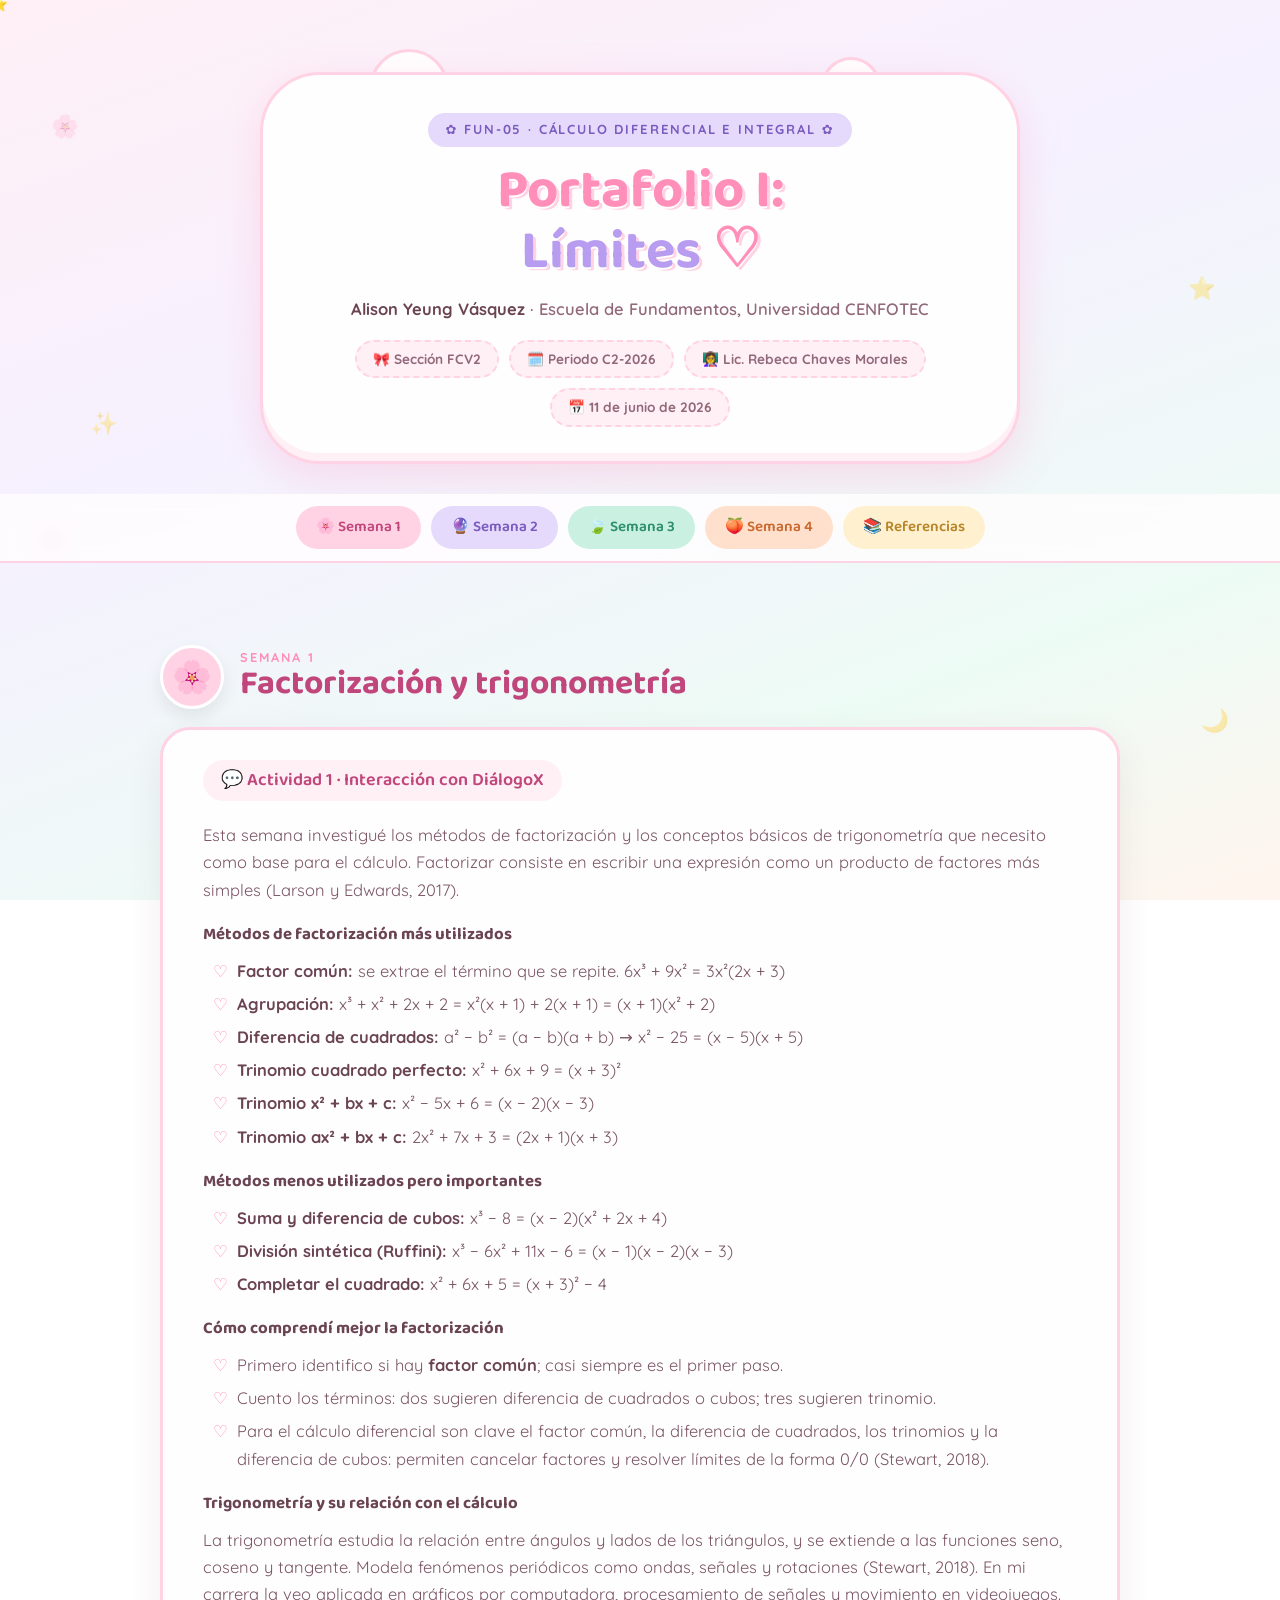
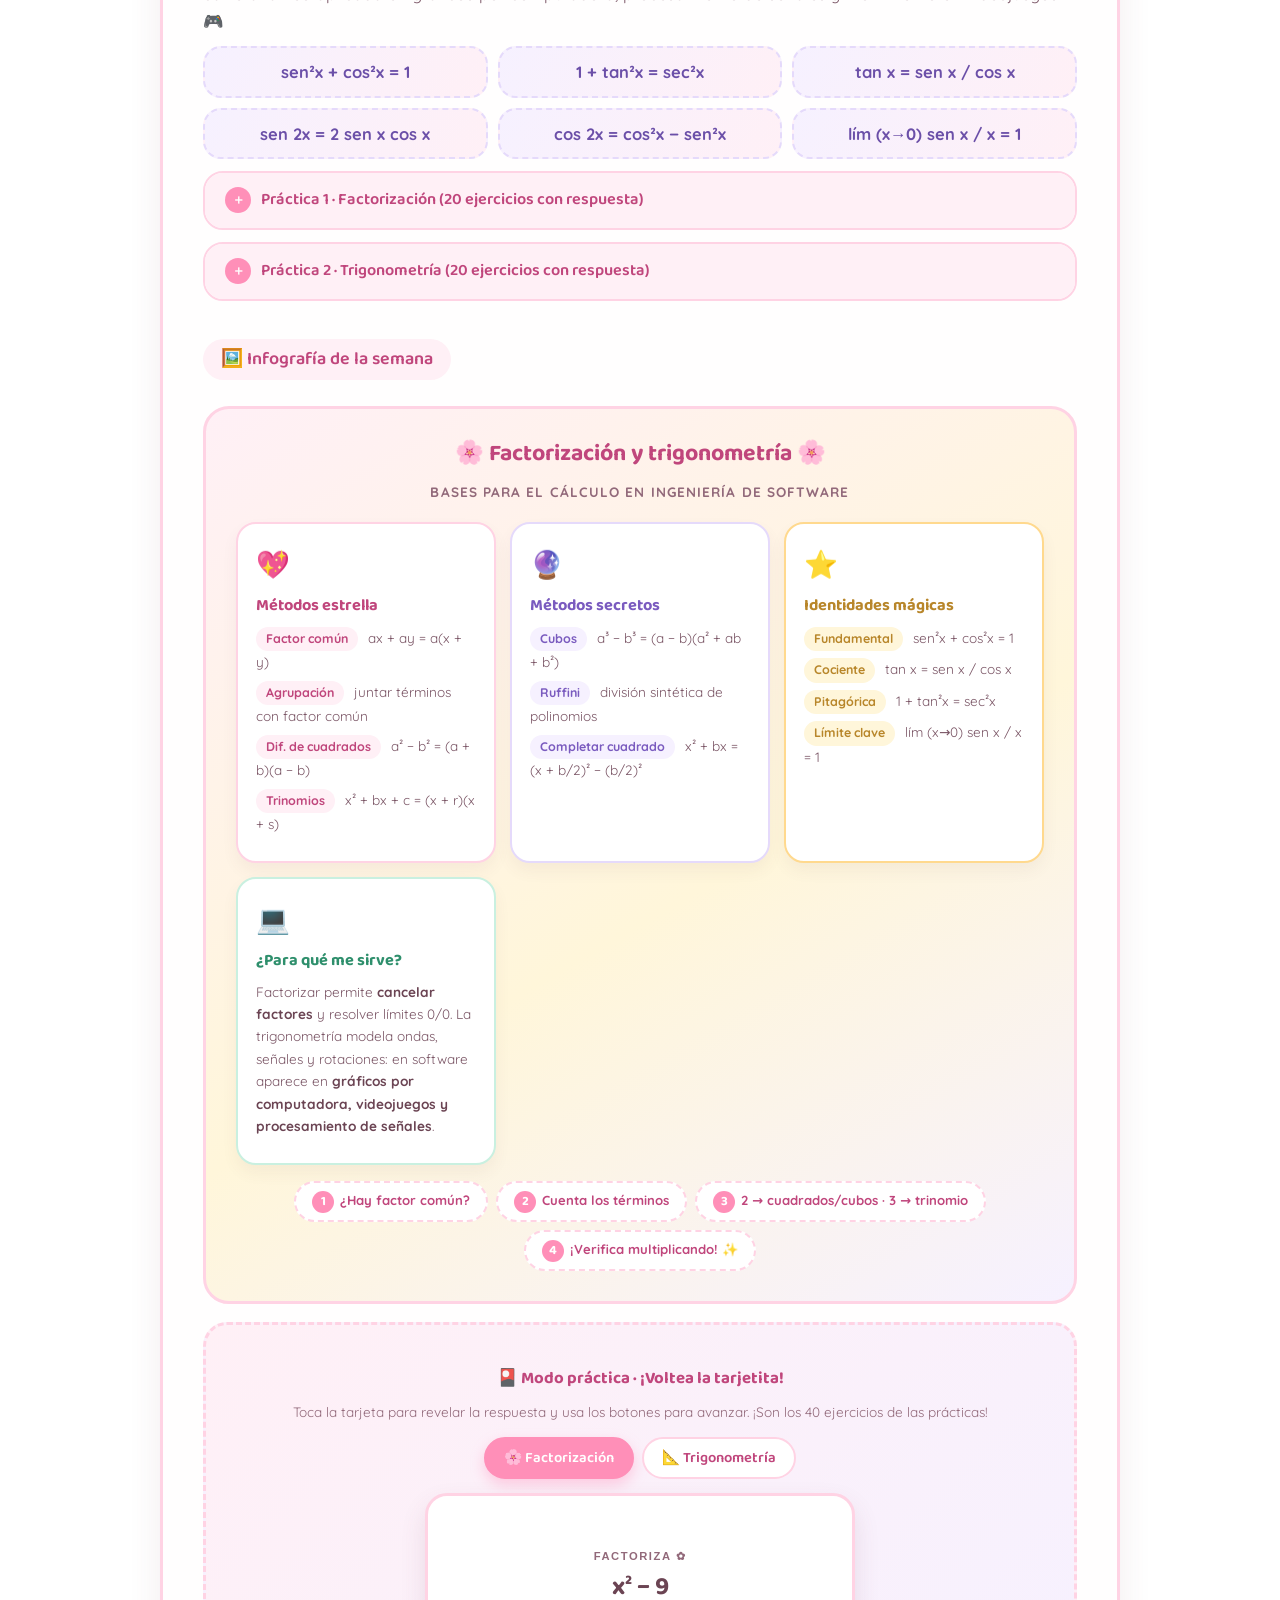
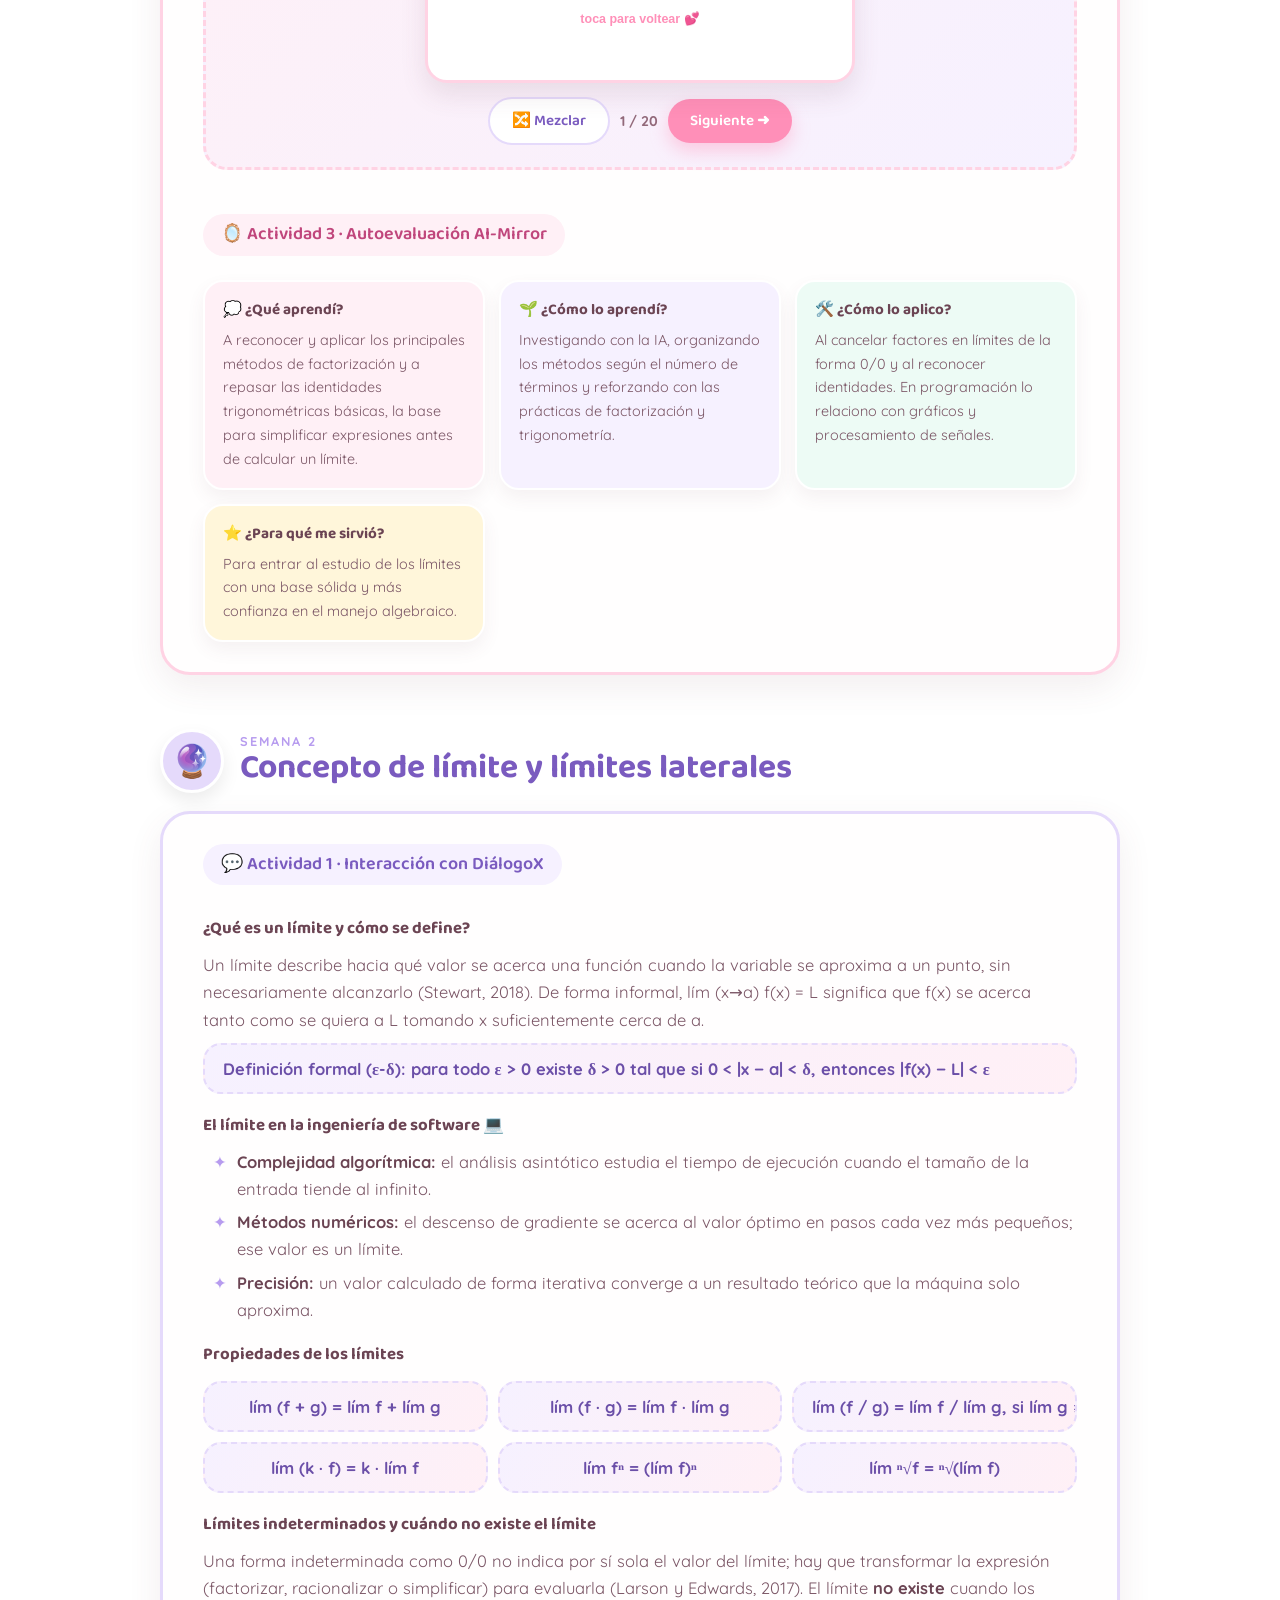
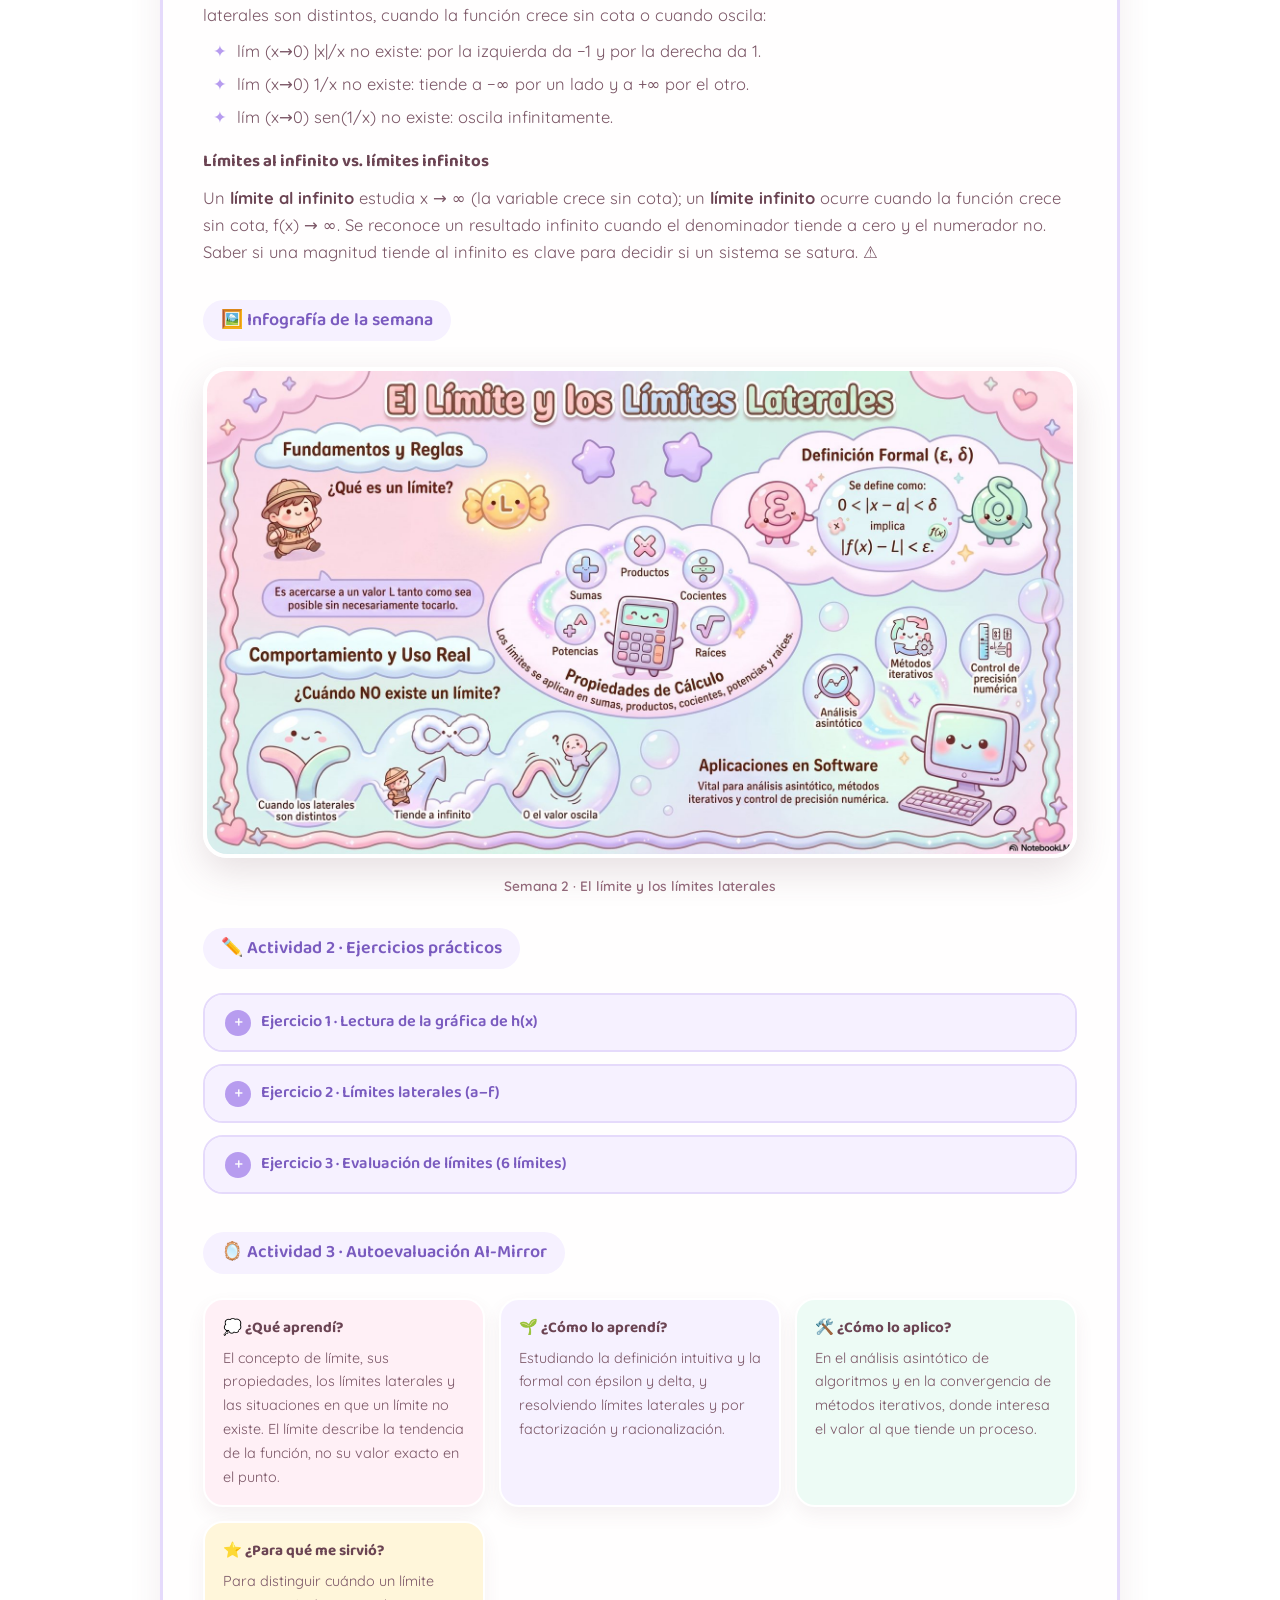
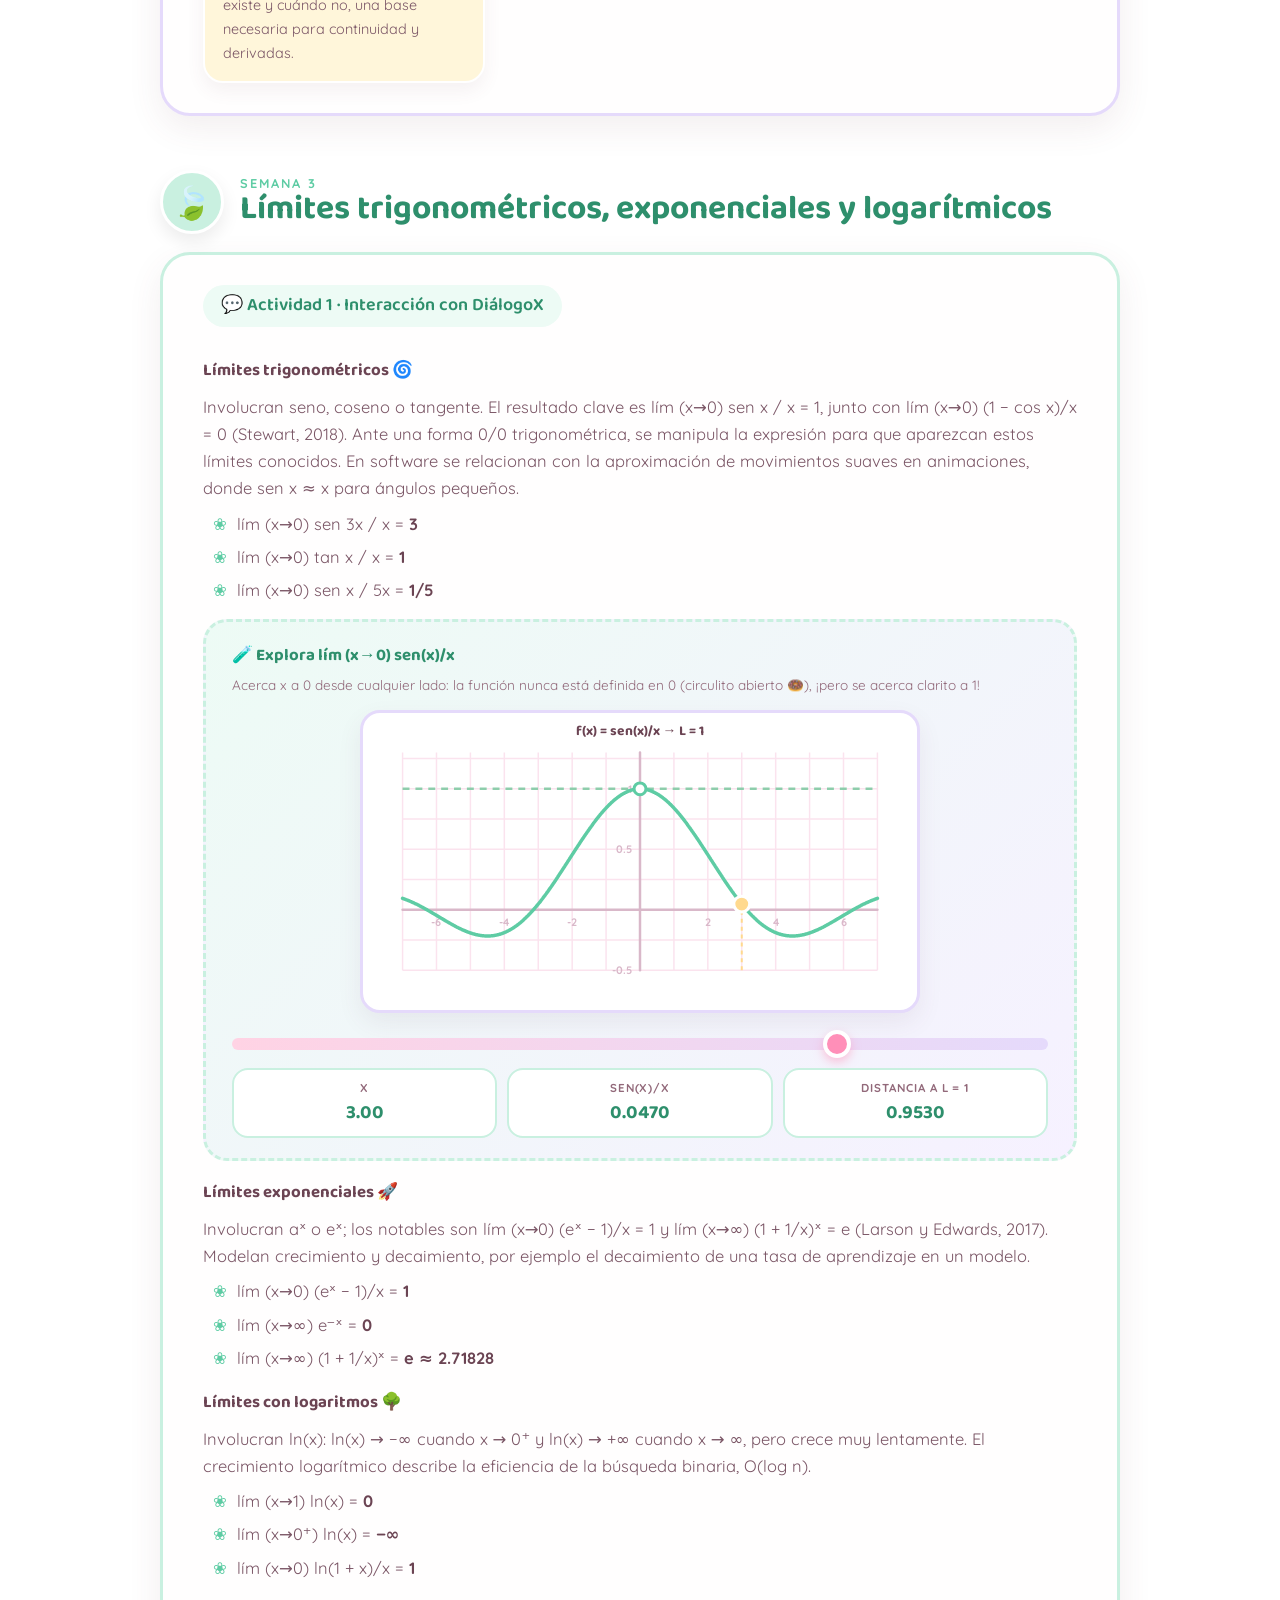
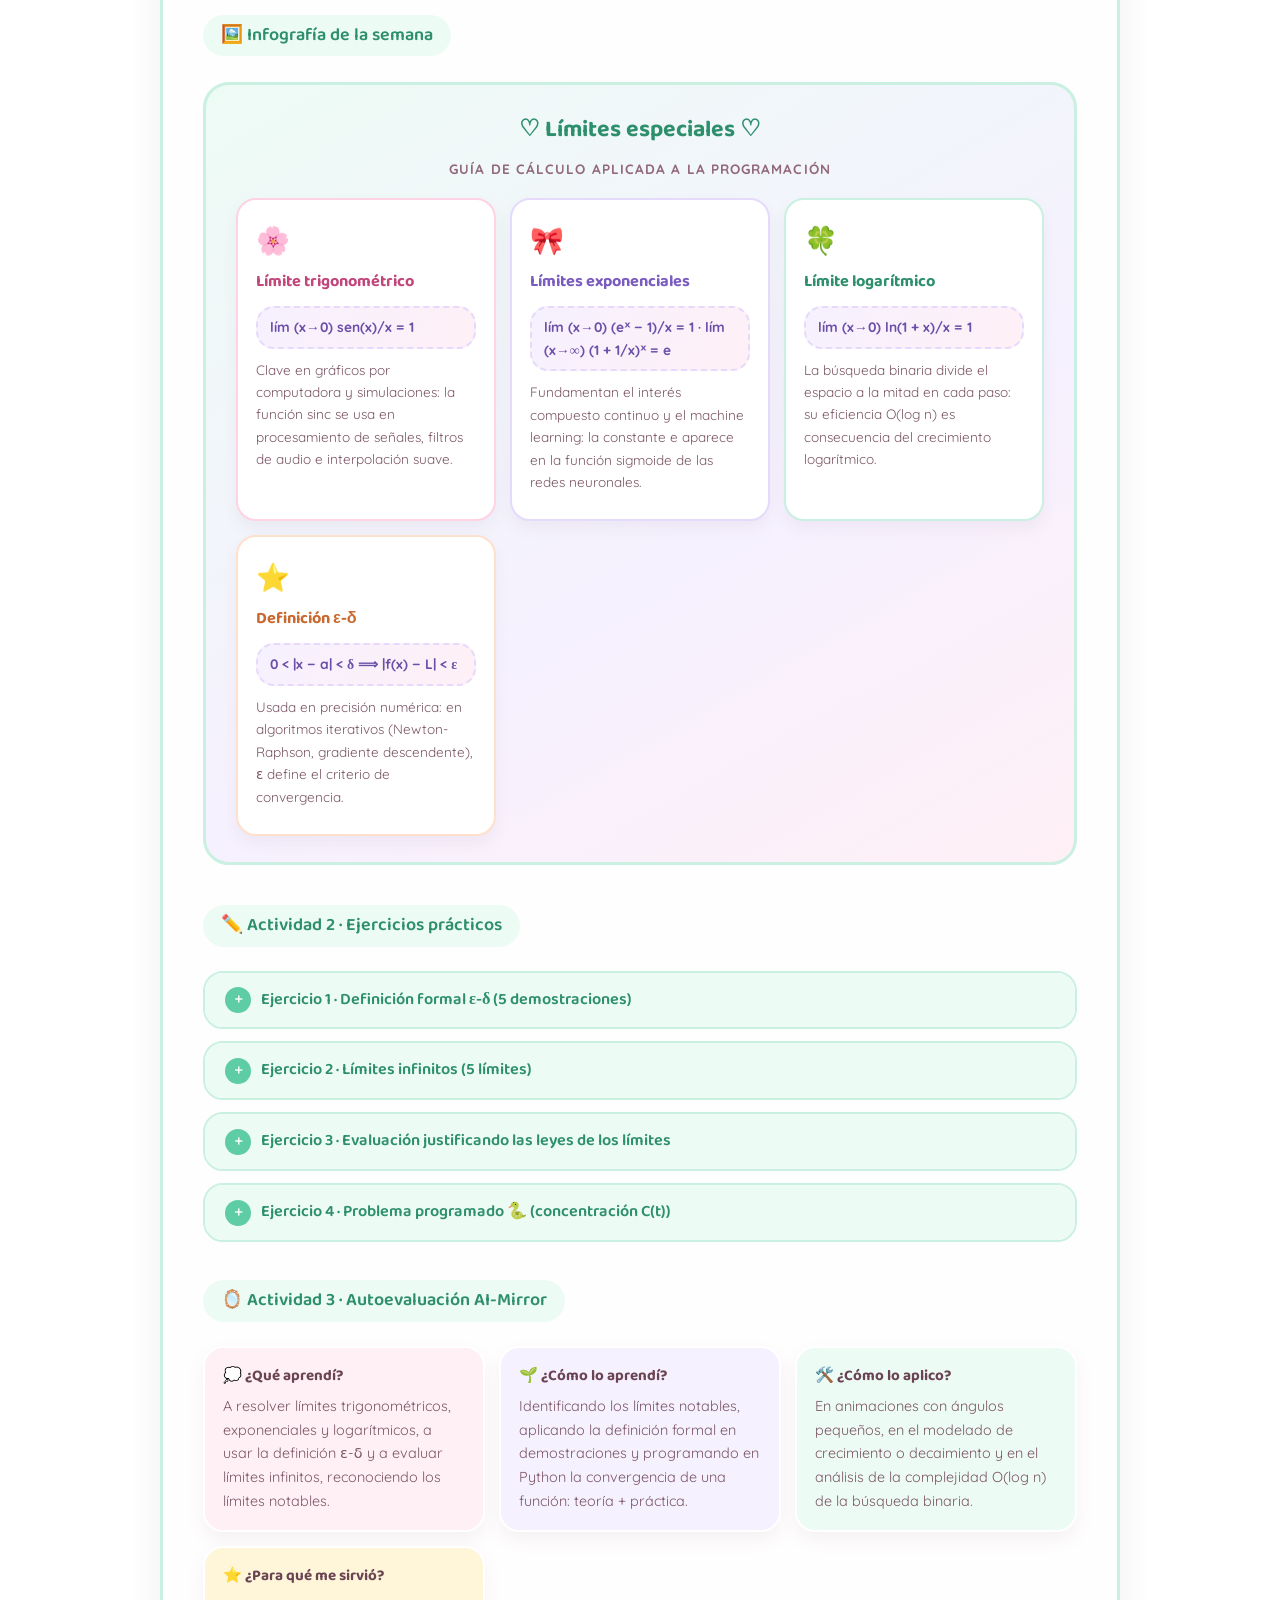
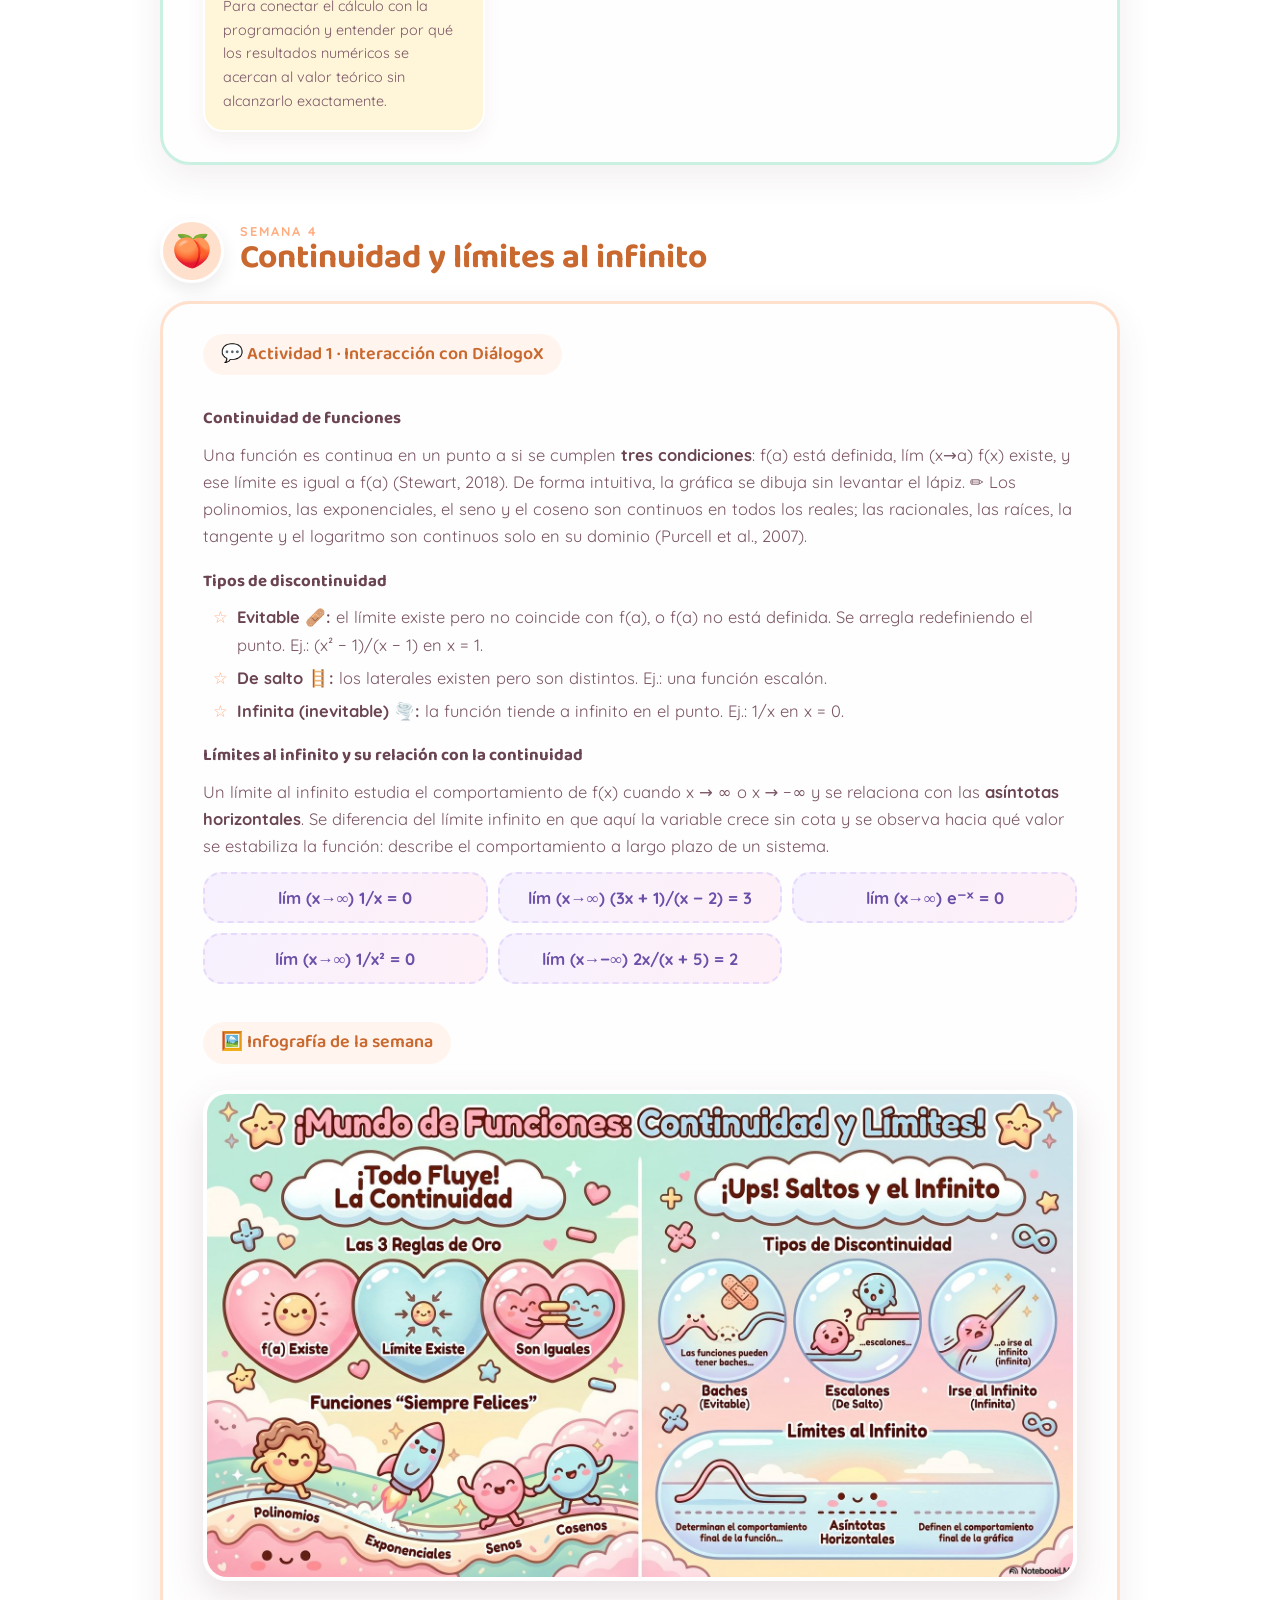
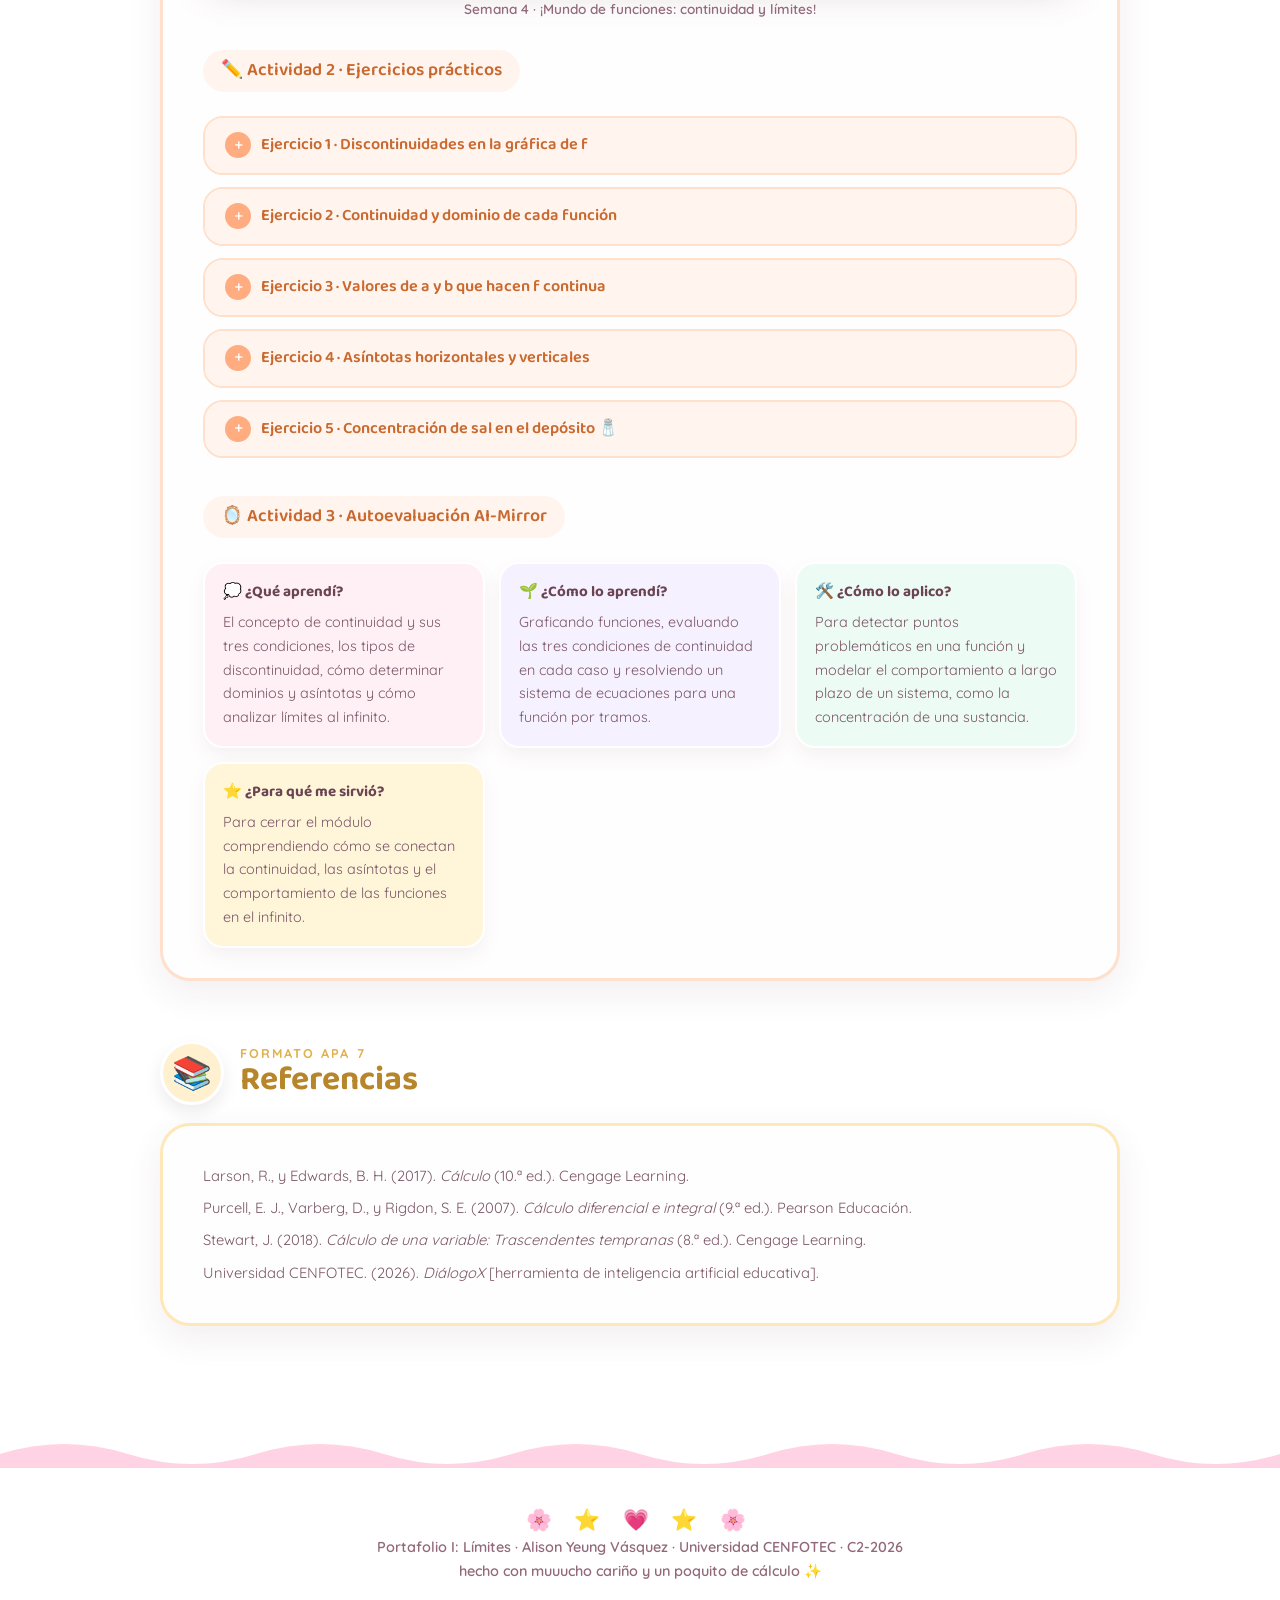
==== commit 955d9a68: "Add files via upload" ====
--- a/index.html
+++ b/index.html
@@ -160,6 +160,48 @@
 .b-log{border-color:var(--menta-claro);} .b-log h4{color:#2E8F6C;}
 .b-eps{border-color:var(--durazno-claro);} .b-eps h4{color:#C9692F;}
 
+/* infografía kawaii semana 1 (rosa) */
+.infokawaii.rosa{background:linear-gradient(150deg,var(--rosa-bebe),#FFF6DA 55%,var(--lila-bebe));border-color:var(--rosa-claro);}
+.infokawaii.rosa h3{color:#C0467C;}
+.metodo-lista{list-style:none;margin:4px 0 0!important;}
+.metodo-lista li{padding-left:0!important;margin:7px 0!important;font-size:.85rem;}
+.metodo-lista li::before{content:none!important;}
+.metodo-lista .nombre{display:inline-block;background:var(--rosa-bebe);border-radius:999px;padding:2px 10px;font-weight:700;color:#C0467C;font-size:.78rem;margin-right:6px;}
+.b-lila .metodo-lista .nombre{background:var(--lila-bebe);color:#7A5BBF;}
+.b-amar .metodo-lista .nombre{background:#FFF6DA;color:#B8862A;}
+.b-lila{border-color:var(--lila-claro);} .b-lila h4{color:#7A5BBF;}
+.b-amar{border-color:var(--amarillo);} .b-amar h4{color:#B8862A;}
+.b-rosa{border-color:var(--rosa-claro);} .b-rosa h4{color:#C0467C;}
+.pasitos{display:flex;flex-wrap:wrap;gap:8px;justify-content:center;margin:16px 0 4px;}
+.pasito{background:#fff;border:2px dashed var(--rosa-claro);border-radius:999px;padding:7px 16px;font-size:.82rem;font-weight:700;color:#C0467C;}
+.pasito .num{display:inline-grid;place-items:center;width:22px;height:22px;border-radius:50%;background:var(--rosa);color:#fff;margin-right:6px;font-family:'Baloo 2';}
+
+/* ───────── flashcards de práctica ───────── */
+.practicard{background:linear-gradient(135deg,var(--rosa-bebe),var(--lila-bebe));border:3px dashed var(--rosa-claro);border-radius:24px;padding:22px clamp(14px,3vw,28px);margin:18px 0;text-align:center;}
+.practicard h4{color:#C0467C;margin-bottom:2px;}
+.practicard .hint{font-size:.85rem;color:var(--choco-suave);margin-bottom:14px;}
+.fc-tabs{display:flex;gap:8px;justify-content:center;margin-bottom:14px;flex-wrap:wrap;}
+.fc-tab{font-family:'Baloo 2';font-weight:600;font-size:.92rem;border:2px solid var(--rosa-claro);background:#fff;color:#C0467C;border-radius:999px;padding:7px 18px;cursor:pointer;transition:transform .15s ease;}
+.fc-tab:hover{transform:translateY(-2px);}
+.fc-tab.activa{background:var(--rosa);border-color:var(--rosa);color:#fff;box-shadow:0 6px 14px rgba(255,143,184,.4);}
+.fc-escena{perspective:1200px;max-width:430px;margin:0 auto;}
+.fc-carta{position:relative;width:100%;height:190px;cursor:pointer;transform-style:preserve-3d;transition:transform .55s cubic-bezier(.4,1.4,.6,1);border:none;background:none;padding:0;display:block;}
+.fc-carta.volteada{transform:rotateY(180deg);}
+.fc-cara{position:absolute;inset:0;backface-visibility:hidden;-webkit-backface-visibility:hidden;border-radius:22px;display:flex;flex-direction:column;align-items:center;justify-content:center;gap:8px;padding:18px;border:3px solid;box-shadow:0 12px 26px rgba(107,68,83,.12);}
+.fc-frente{background:#fff;border-color:var(--rosa-claro);}
+.fc-dorso{background:linear-gradient(135deg,#FFF6DA,var(--menta-bebe));border-color:var(--amarillo);transform:rotateY(180deg);}
+.fc-etq{font-size:.7rem;font-weight:700;letter-spacing:.14em;text-transform:uppercase;color:var(--choco-suave);}
+.fc-texto{font-family:'Baloo 2';font-weight:700;font-size:clamp(1.15rem,3.4vw,1.6rem);color:var(--choco);line-height:1.25;}
+.fc-dorso .fc-texto{color:#2E8F6C;}
+.fc-tap{font-size:.78rem;font-weight:700;color:var(--rosa);}
+.fc-controles{display:flex;gap:10px;justify-content:center;align-items:center;margin-top:14px;flex-wrap:wrap;}
+.fc-btn{font-family:'Baloo 2';font-weight:600;font-size:.95rem;border:none;border-radius:999px;padding:10px 22px;cursor:pointer;transition:transform .15s ease,box-shadow .15s ease;}
+.fc-btn:hover{transform:translateY(-2px);}
+.fc-btn.principal{background:var(--rosa);color:#fff;box-shadow:0 8px 18px rgba(255,143,184,.4);}
+.fc-btn.secundario{background:#fff;color:#7A5BBF;border:2px solid var(--lila-claro);}
+.fc-progreso{font-weight:700;font-size:.88rem;color:var(--choco-suave);}
+@media (prefers-reduced-motion:reduce){.fc-carta{transition:none;}}
+
 /* referencias / footer */
 #referencias{margin-top:60px;scroll-margin-top:90px;}
 #referencias .card{border-color:#FFE8B8;}
@@ -169,9 +211,53 @@
 footer .hearts{font-size:1.3rem;letter-spacing:.4em;}
 
 .wave{display:block;width:100%;height:34px;margin-top:48px;}
+
+/* ───────── barra de progreso ───────── */
+#progreso{position:fixed;top:0;left:0;height:6px;width:0%;z-index:100;background:linear-gradient(90deg,var(--rosa),var(--lila),var(--menta),var(--durazno));border-radius:0 8px 8px 0;transition:width .1s linear;}
+#progreso::after{content:'⭐';position:absolute;right:-8px;top:-7px;font-size:.85rem;}
+
+/* ───────── botón subir ───────── */
+#subir{position:fixed;right:18px;bottom:18px;z-index:90;width:54px;height:54px;border-radius:50%;border:3px solid #fff;background:var(--rosa-claro);font-size:1.5rem;cursor:pointer;box-shadow:0 10px 24px rgba(255,143,184,.4);opacity:0;pointer-events:none;transform:translateY(14px);transition:opacity .25s ease,transform .25s ease;}
+#subir.visible{opacity:1;pointer-events:auto;transform:translateY(0);}
+#subir:hover{transform:translateY(-4px);}
+
+/* ───────── reveal on scroll ───────── */
+.reveal{opacity:0;transform:translateY(26px);transition:opacity .6s ease,transform .6s ease;}
+.reveal.in{opacity:1;transform:none;}
+@media (prefers-reduced-motion:reduce){.reveal{opacity:1;transform:none;}}
+
+/* nav activo */
+nav a.activo{border-color:currentColor;box-shadow:0 6px 14px rgba(183,156,239,.3);}
+
+/* ───────── gráficas ───────── */
+.plotbox{margin:14px 0 6px;text-align:center;}
+.plotbox svg{width:100%;max-width:560px;height:auto;background:#fff;border:3px solid var(--lila-claro);border-radius:20px;box-shadow:0 10px 24px rgba(107,68,83,.08);}
+.plotbox .caption{font-size:.83rem;font-weight:600;color:var(--choco-suave);margin-top:8px;}
+.plotgrid{display:grid;grid-template-columns:repeat(auto-fit,minmax(260px,1fr));gap:14px;margin:14px 0;}
+.plotgrid .plotbox{margin:0;}
+.plotgrid svg{max-width:100%;}
+
+/* ───────── exploradores interactivos ───────── */
+.explorador{background:linear-gradient(135deg,var(--rosa-bebe),var(--lila-bebe));border:3px dashed var(--rosa-claro);border-radius:24px;padding:20px clamp(14px,3vw,26px);margin:16px 0;}
+.explorador h4{display:flex;align-items:center;gap:8px;margin:0 0 4px;color:#C0467C;}
+.explorador .hint{font-size:.85rem;color:var(--choco-suave);margin:0 0 10px;}
+.explorador input[type=range]{width:100%;-webkit-appearance:none;appearance:none;height:12px;border-radius:999px;background:linear-gradient(90deg,var(--rosa-claro),var(--lila-claro));outline:none;margin:12px 0 4px;cursor:pointer;}
+.explorador input[type=range]::-webkit-slider-thumb{-webkit-appearance:none;appearance:none;width:28px;height:28px;border-radius:50%;background:var(--rosa);border:4px solid #fff;box-shadow:0 4px 10px rgba(255,143,184,.5);cursor:grab;}
+.explorador input[type=range]::-moz-range-thumb{width:24px;height:24px;border-radius:50%;background:var(--rosa);border:4px solid #fff;box-shadow:0 4px 10px rgba(255,143,184,.5);cursor:grab;}
+.lecturas{display:flex;flex-wrap:wrap;gap:10px;margin-top:10px;}
+.lectura{flex:1;min-width:130px;background:#fff;border:2px solid var(--rosa-claro);border-radius:16px;padding:8px 14px;text-align:center;}
+.lectura .lab{display:block;font-size:.72rem;font-weight:700;letter-spacing:.08em;text-transform:uppercase;color:var(--choco-suave);}
+.lectura .val{font-family:'Baloo 2';font-weight:700;font-size:1.2rem;color:#C0467C;}
+.lectura.meta .val{color:#7A5BBF;}
+.s3 .explorador{border-color:var(--menta-claro);background:linear-gradient(135deg,var(--menta-bebe),var(--lila-bebe));}
+.s3 .explorador h4{color:#2E8F6C;}
+.s3 .lectura{border-color:var(--menta-claro);} .s3 .lectura .val{color:#2E8F6C;}
 </style>
 </head>
 <body>
+
+<div id="progreso" aria-hidden="true"></div>
+<button id="subir" aria-label="Volver arriba">🎀</button>
 
 <span class="deco" style="top:12%;left:4%;">🌸</span>
 <span class="deco" style="top:30%;right:5%;animation-delay:1.4s;">⭐</span>
@@ -302,10 +388,80 @@
     </details>
 
     <span class="tag">🖼️ Infografía de la semana</span>
-    <figure class="info">
-      <img src="[data-uri]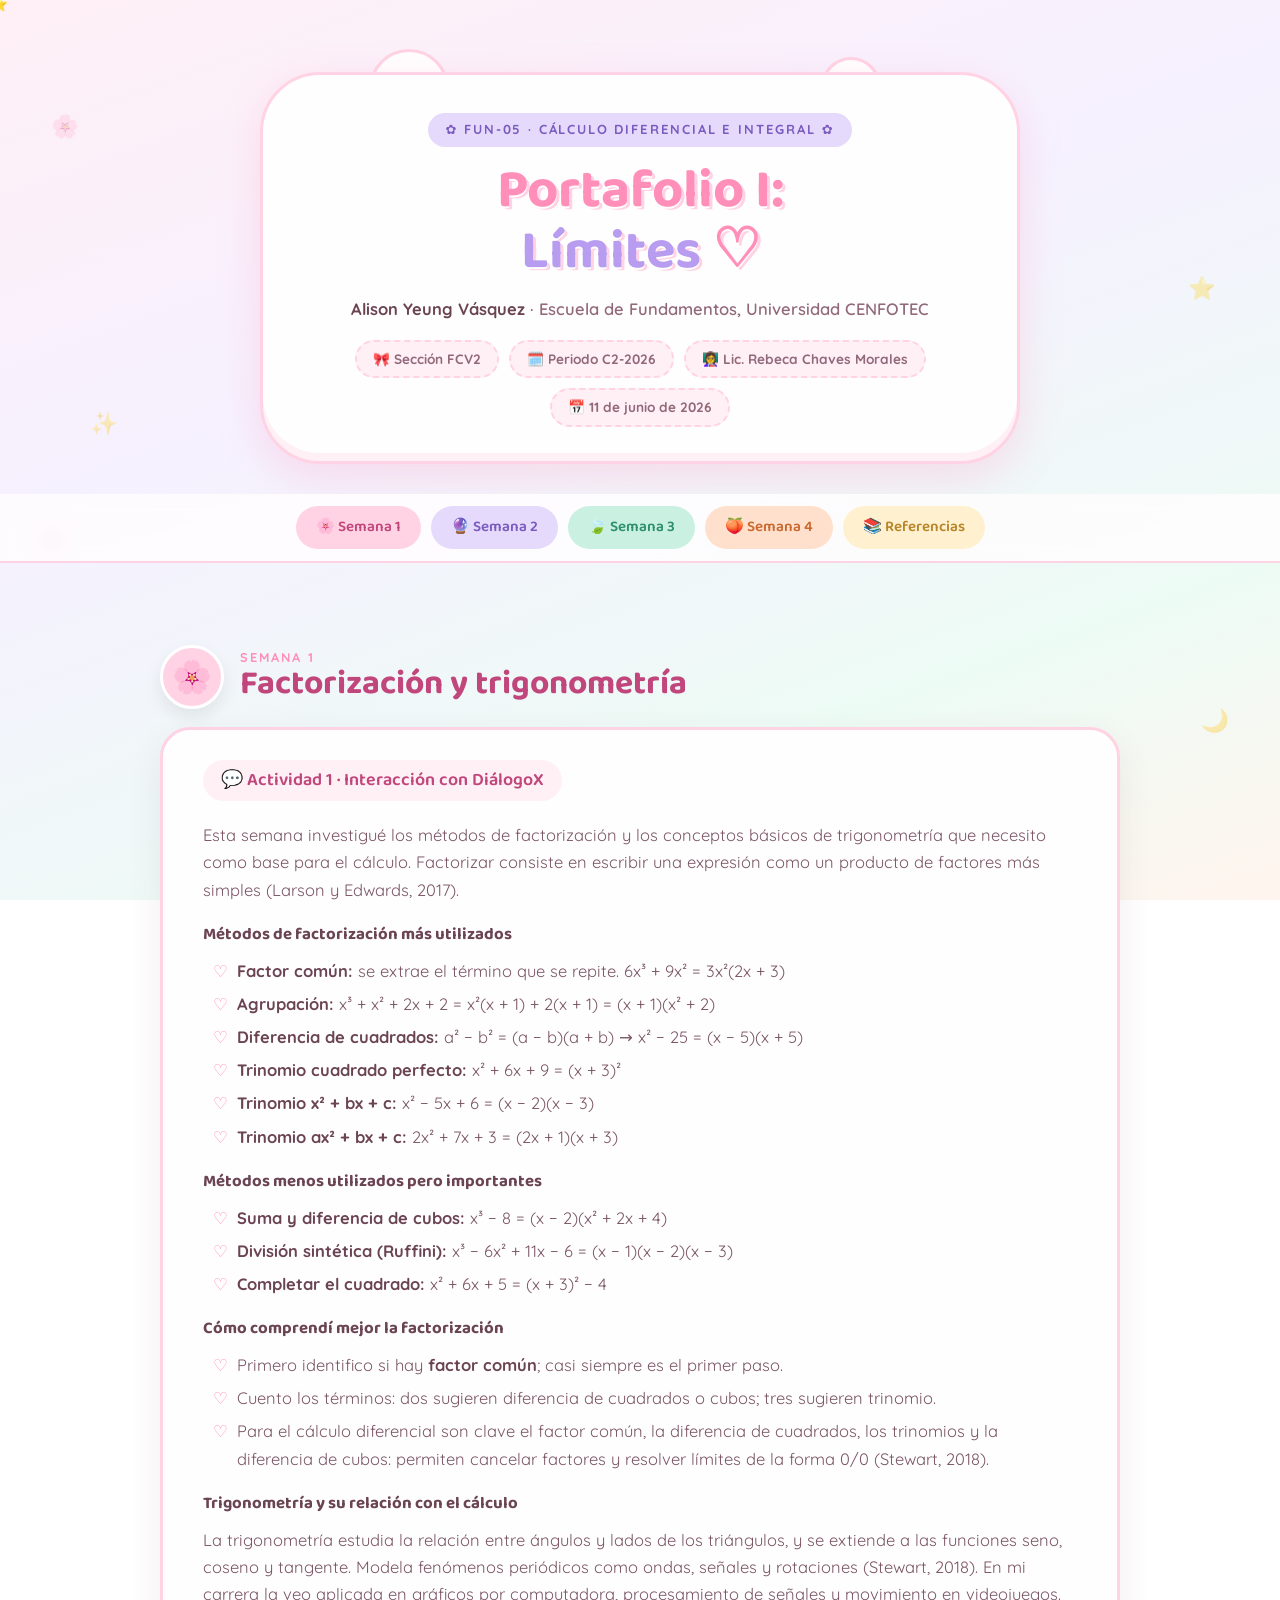
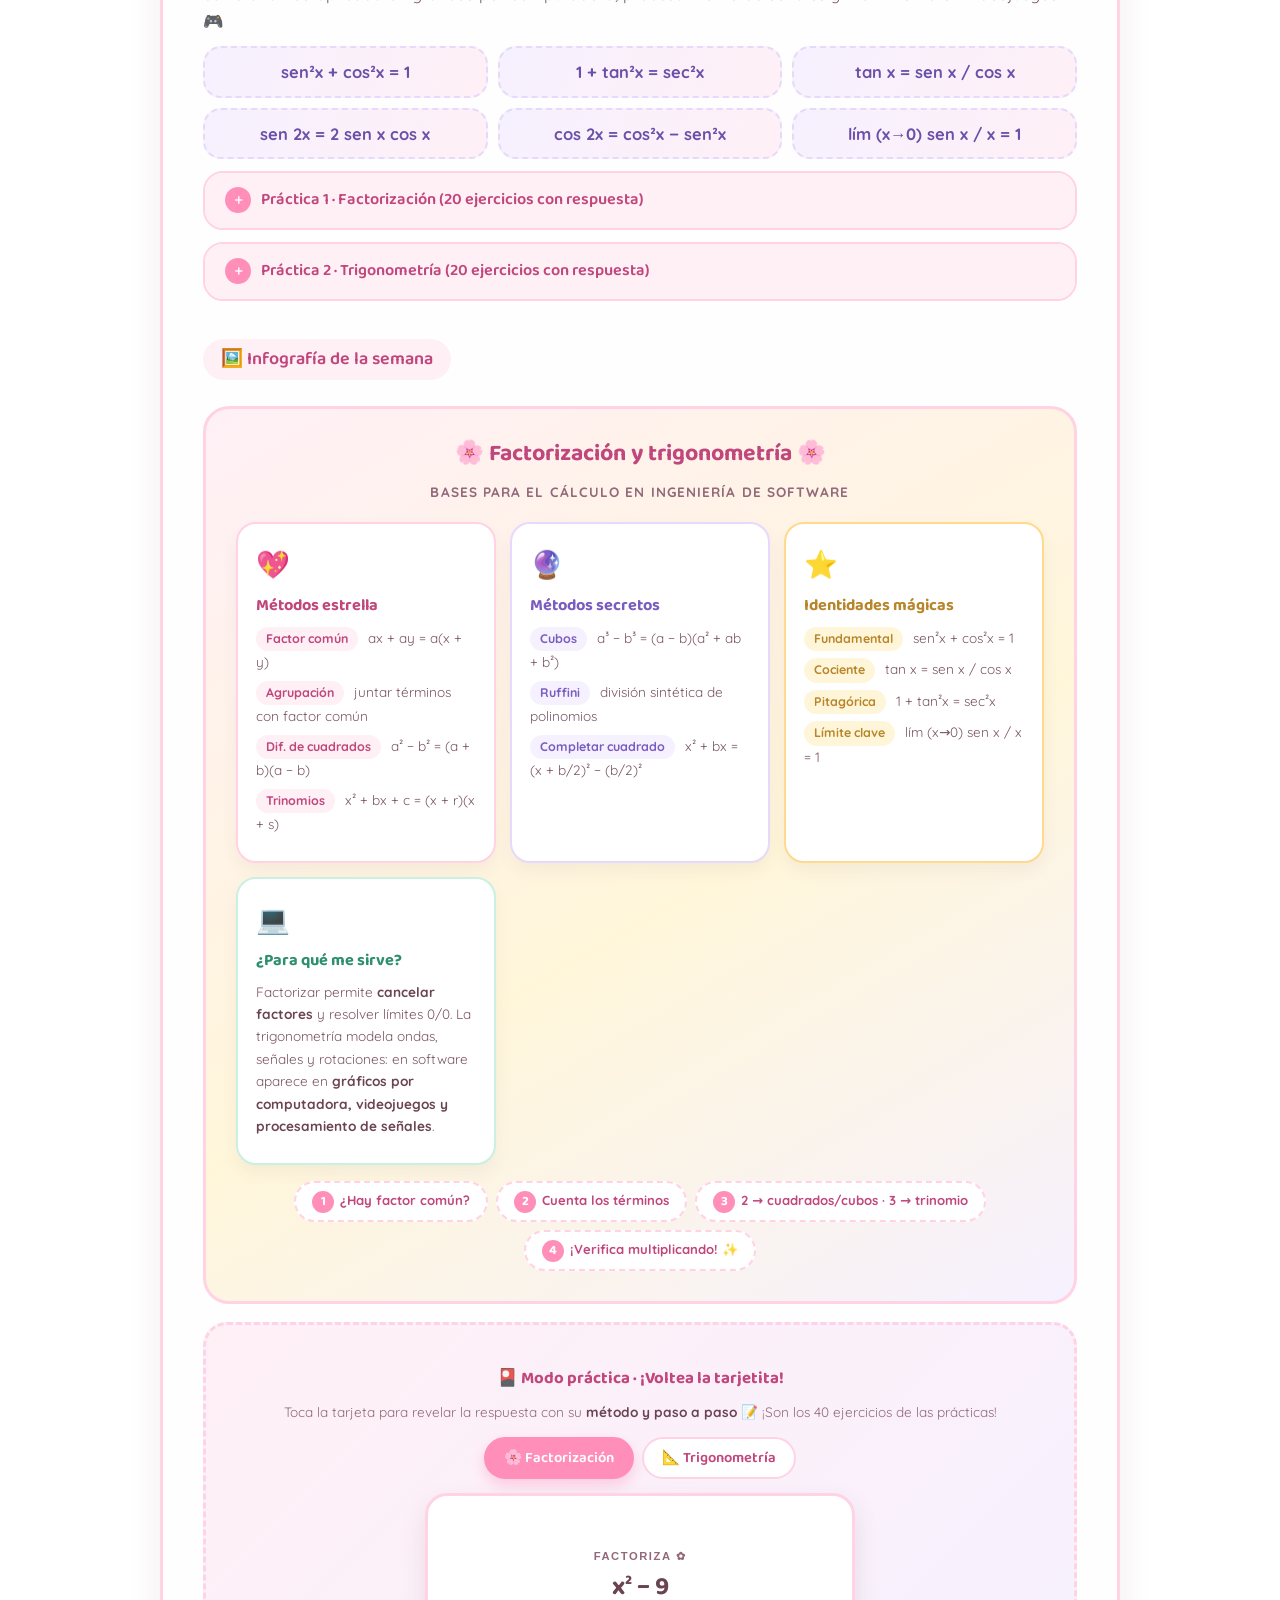
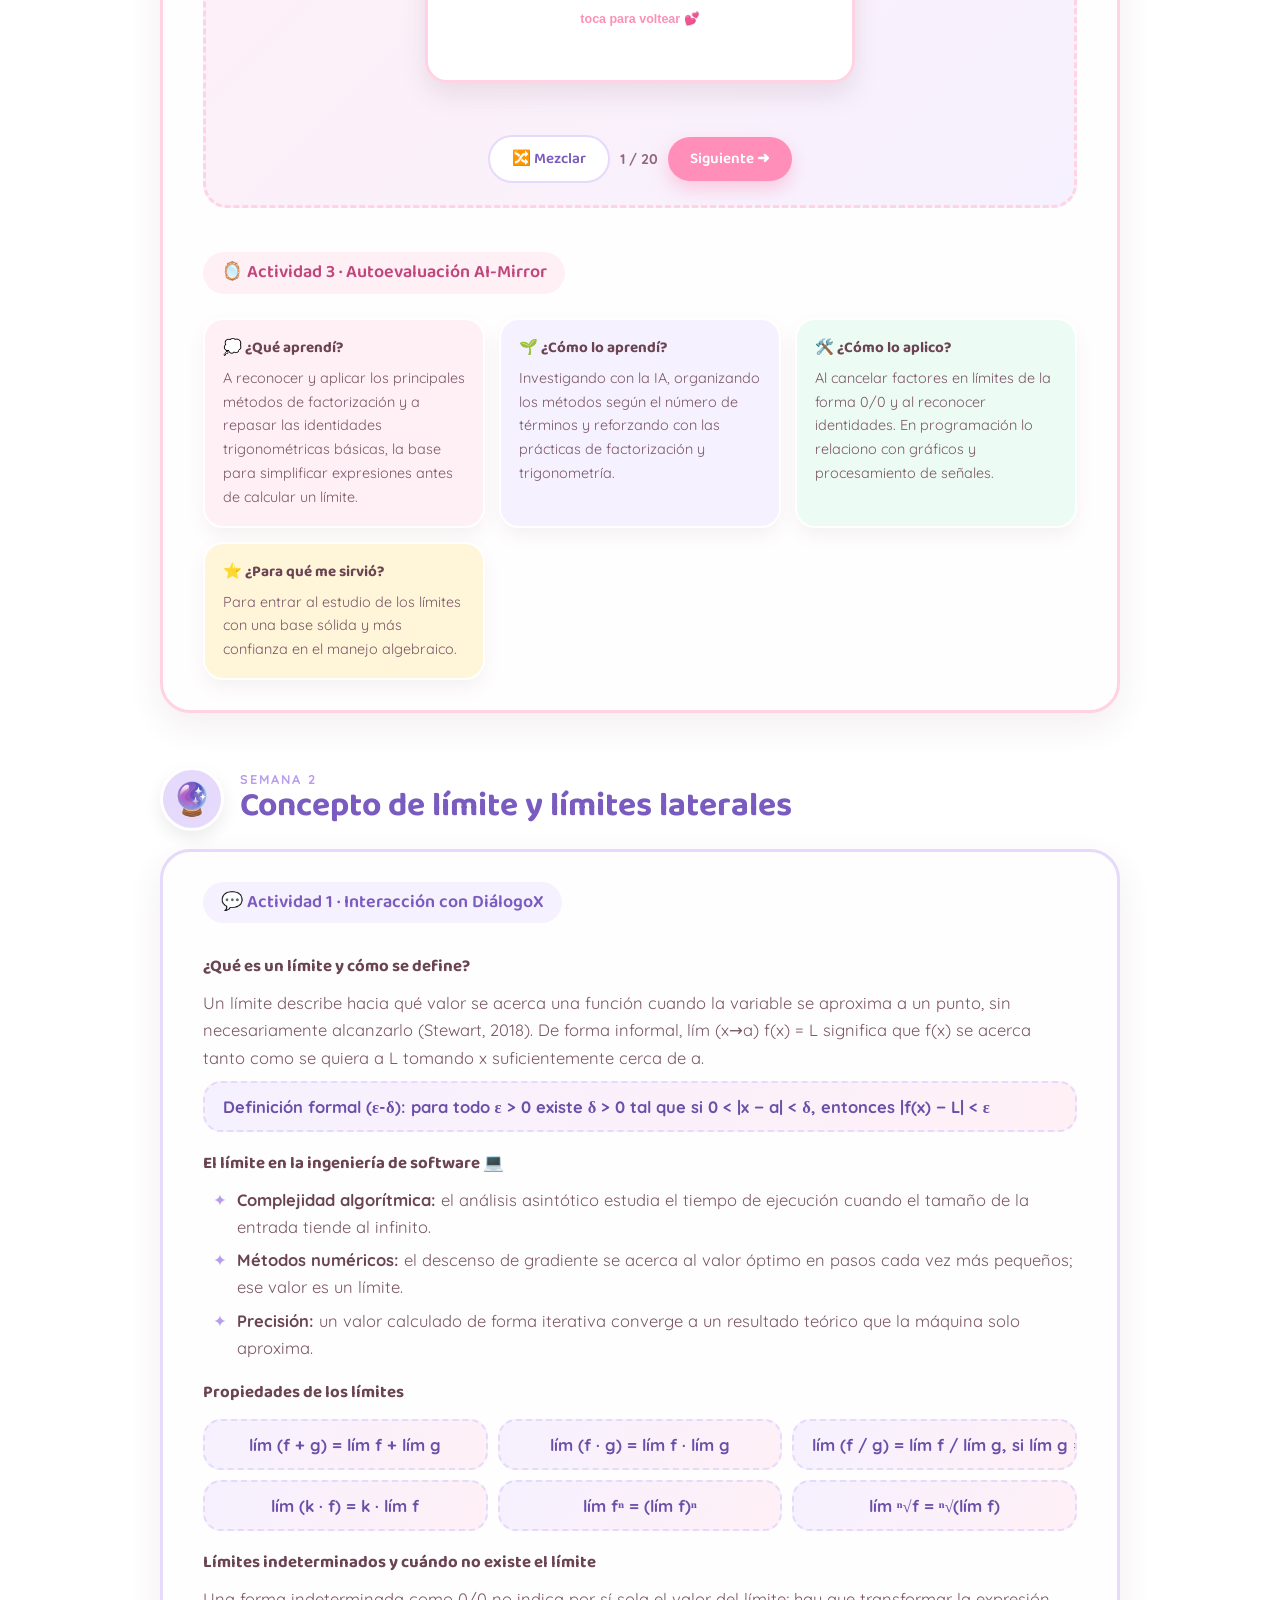
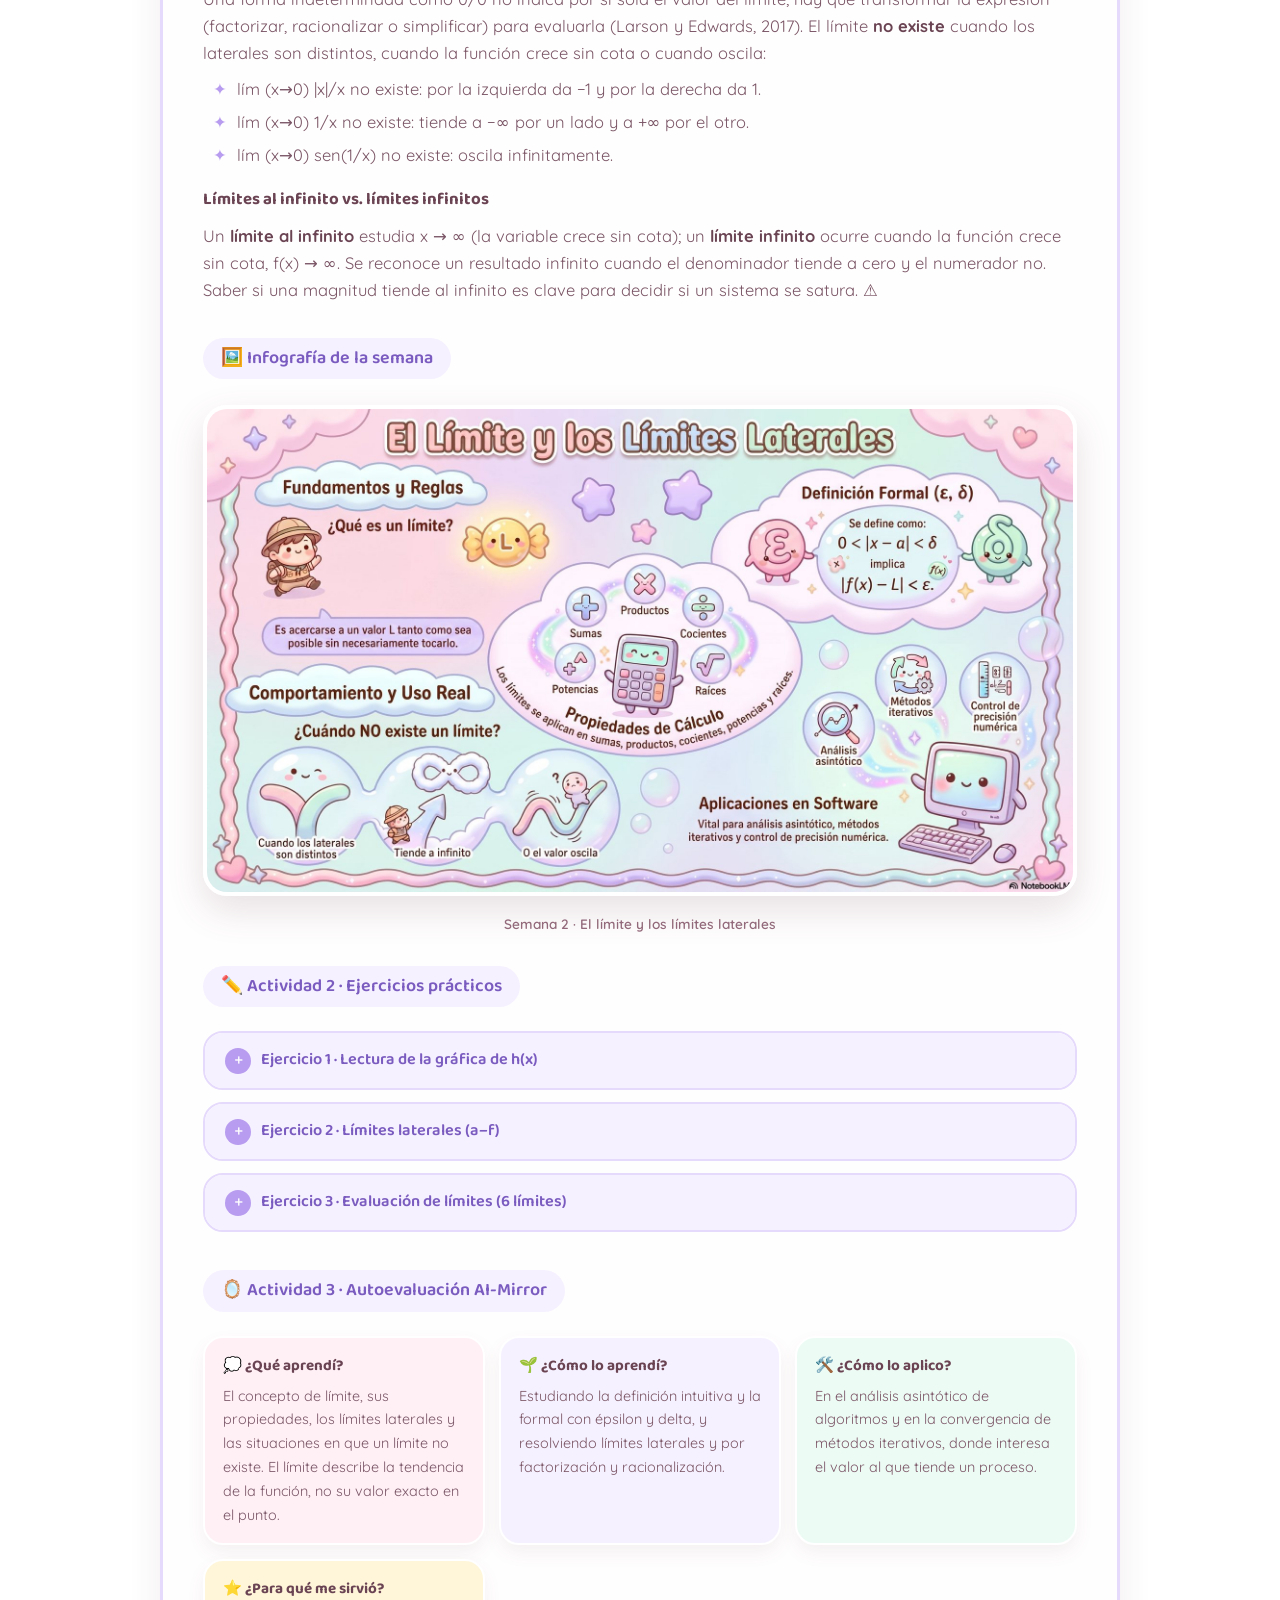
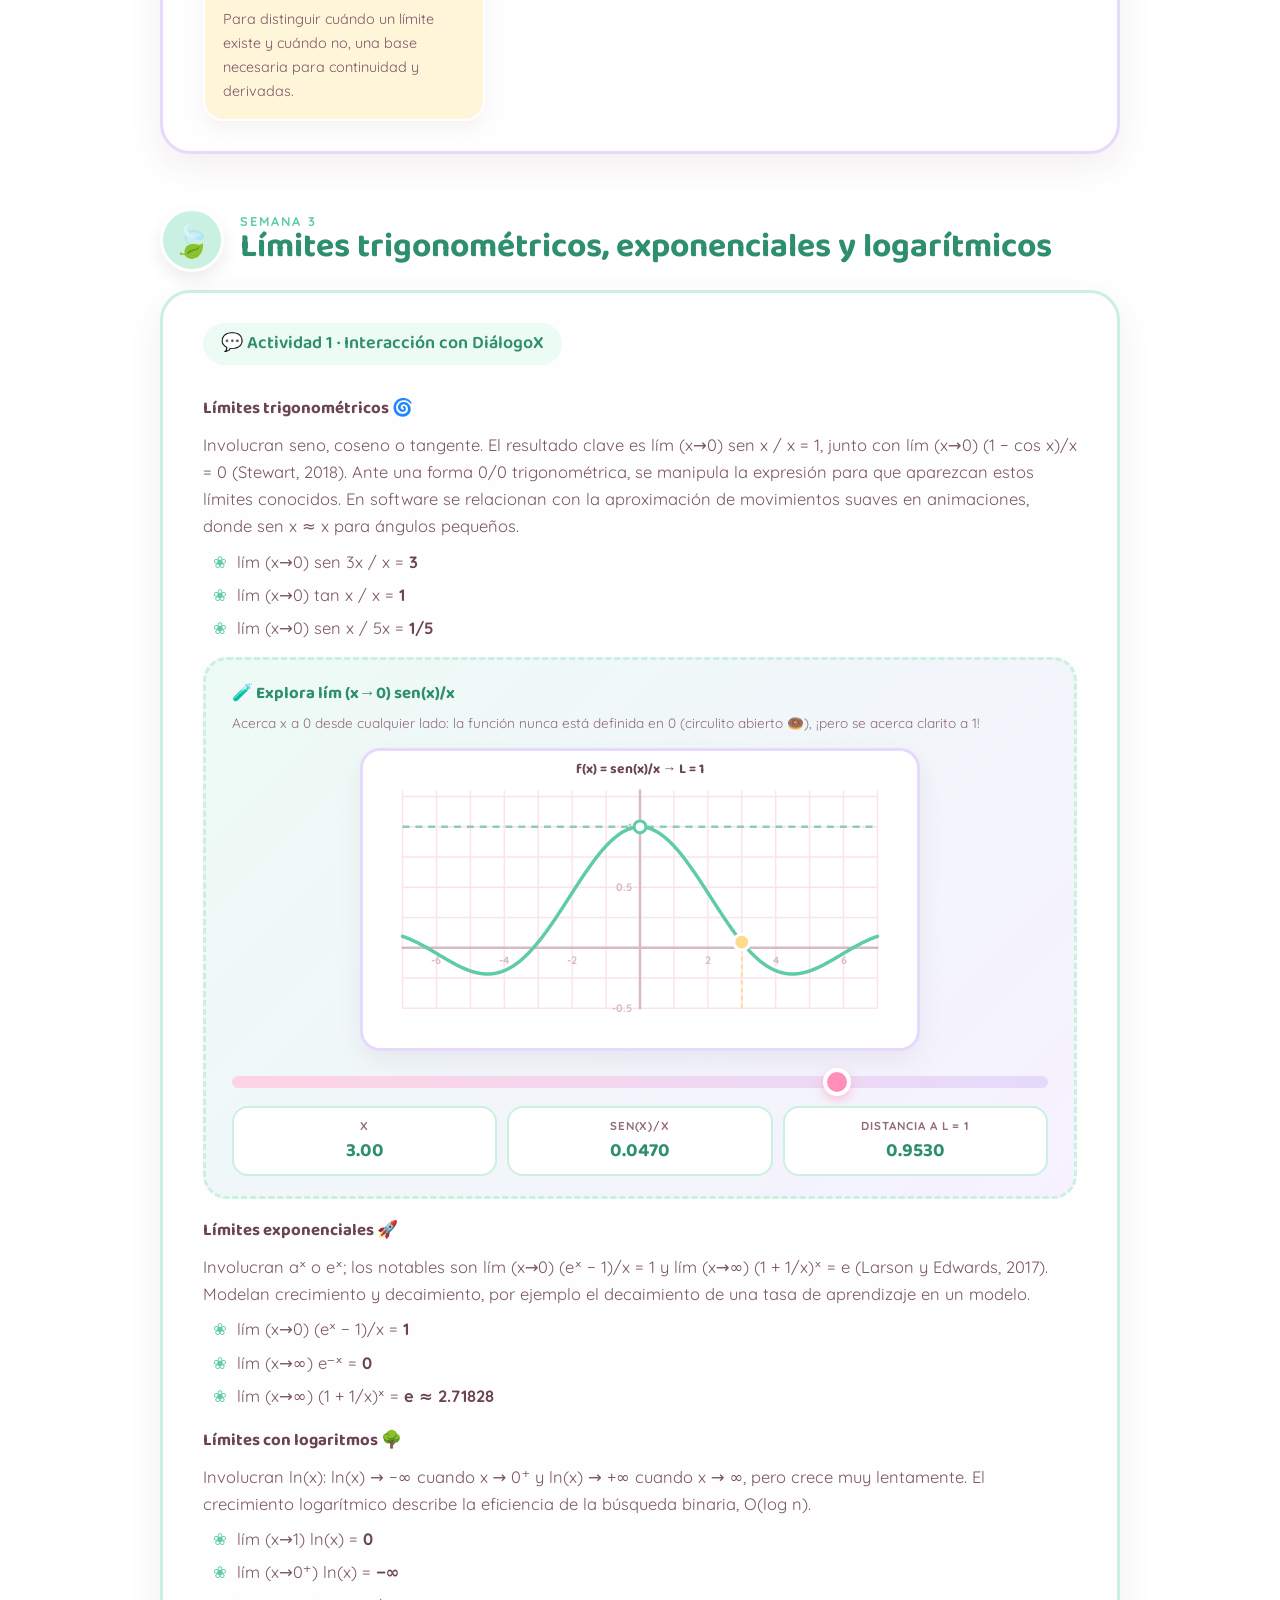
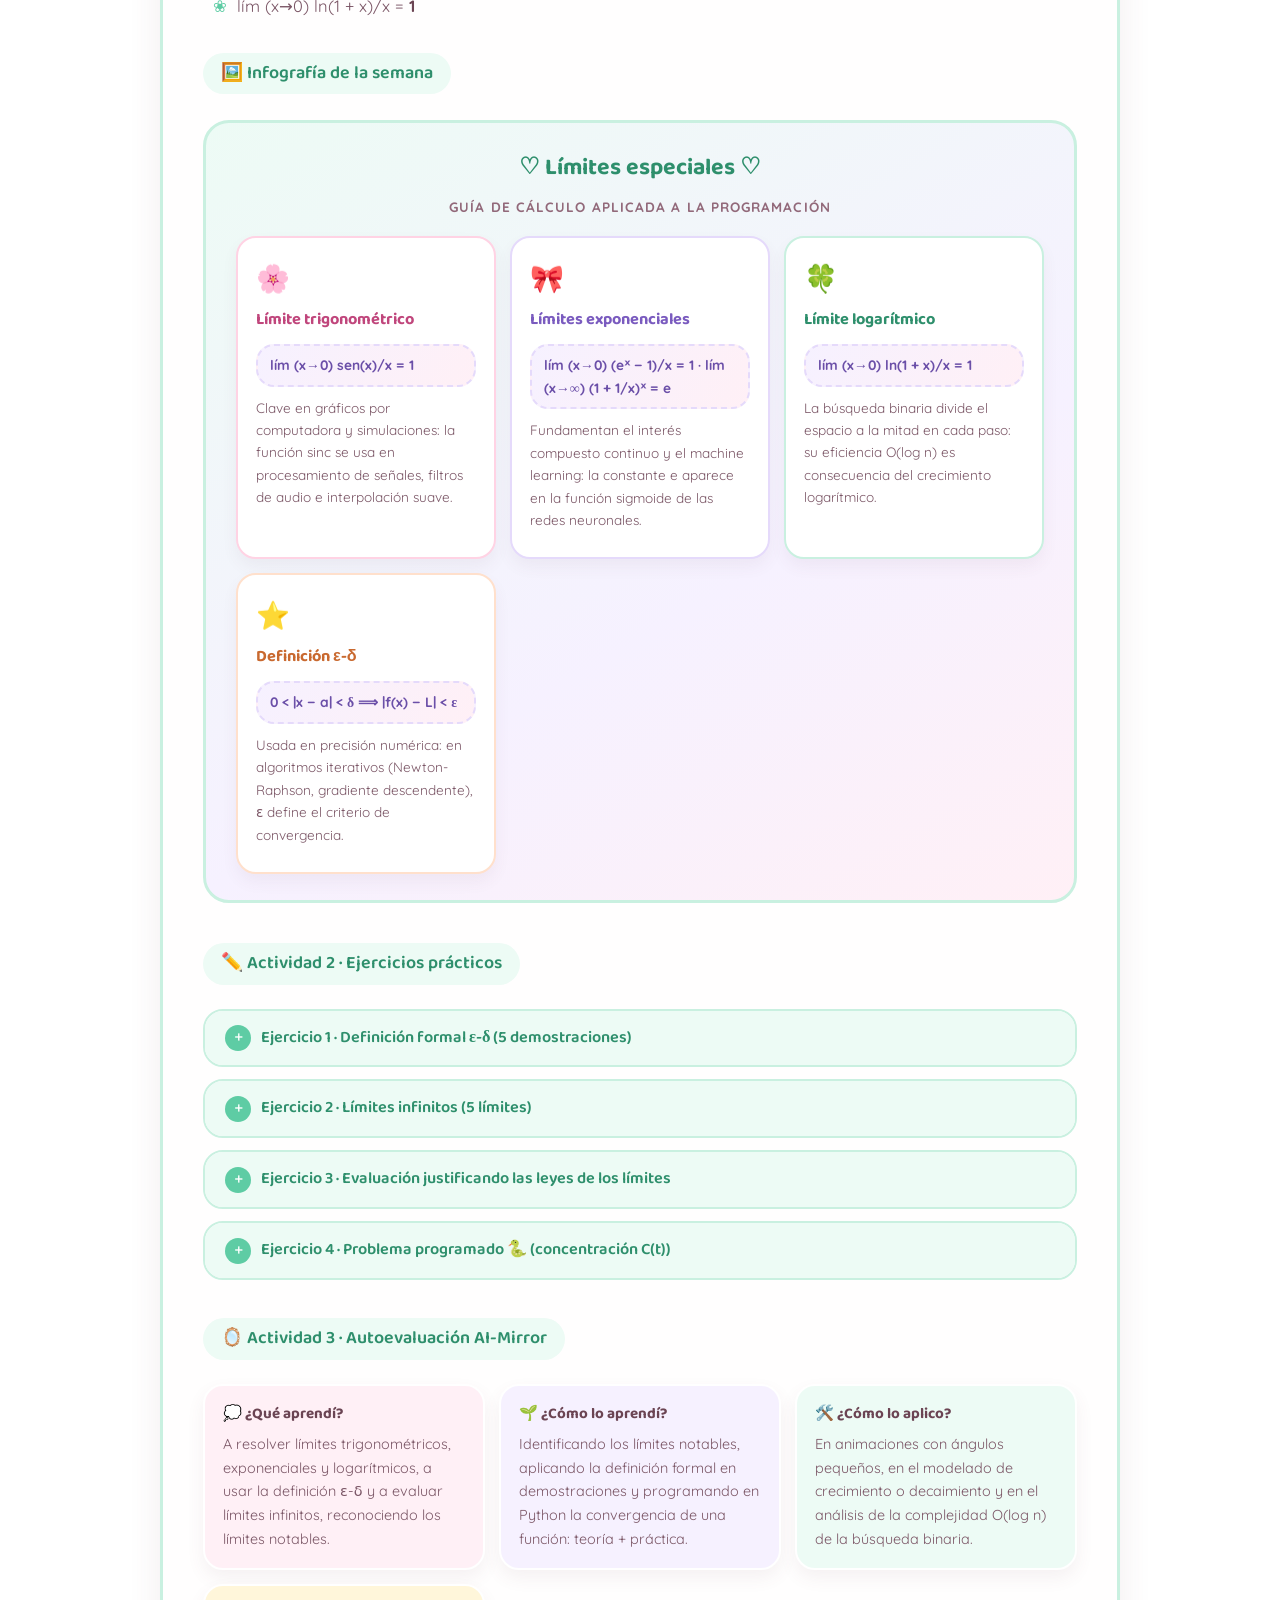
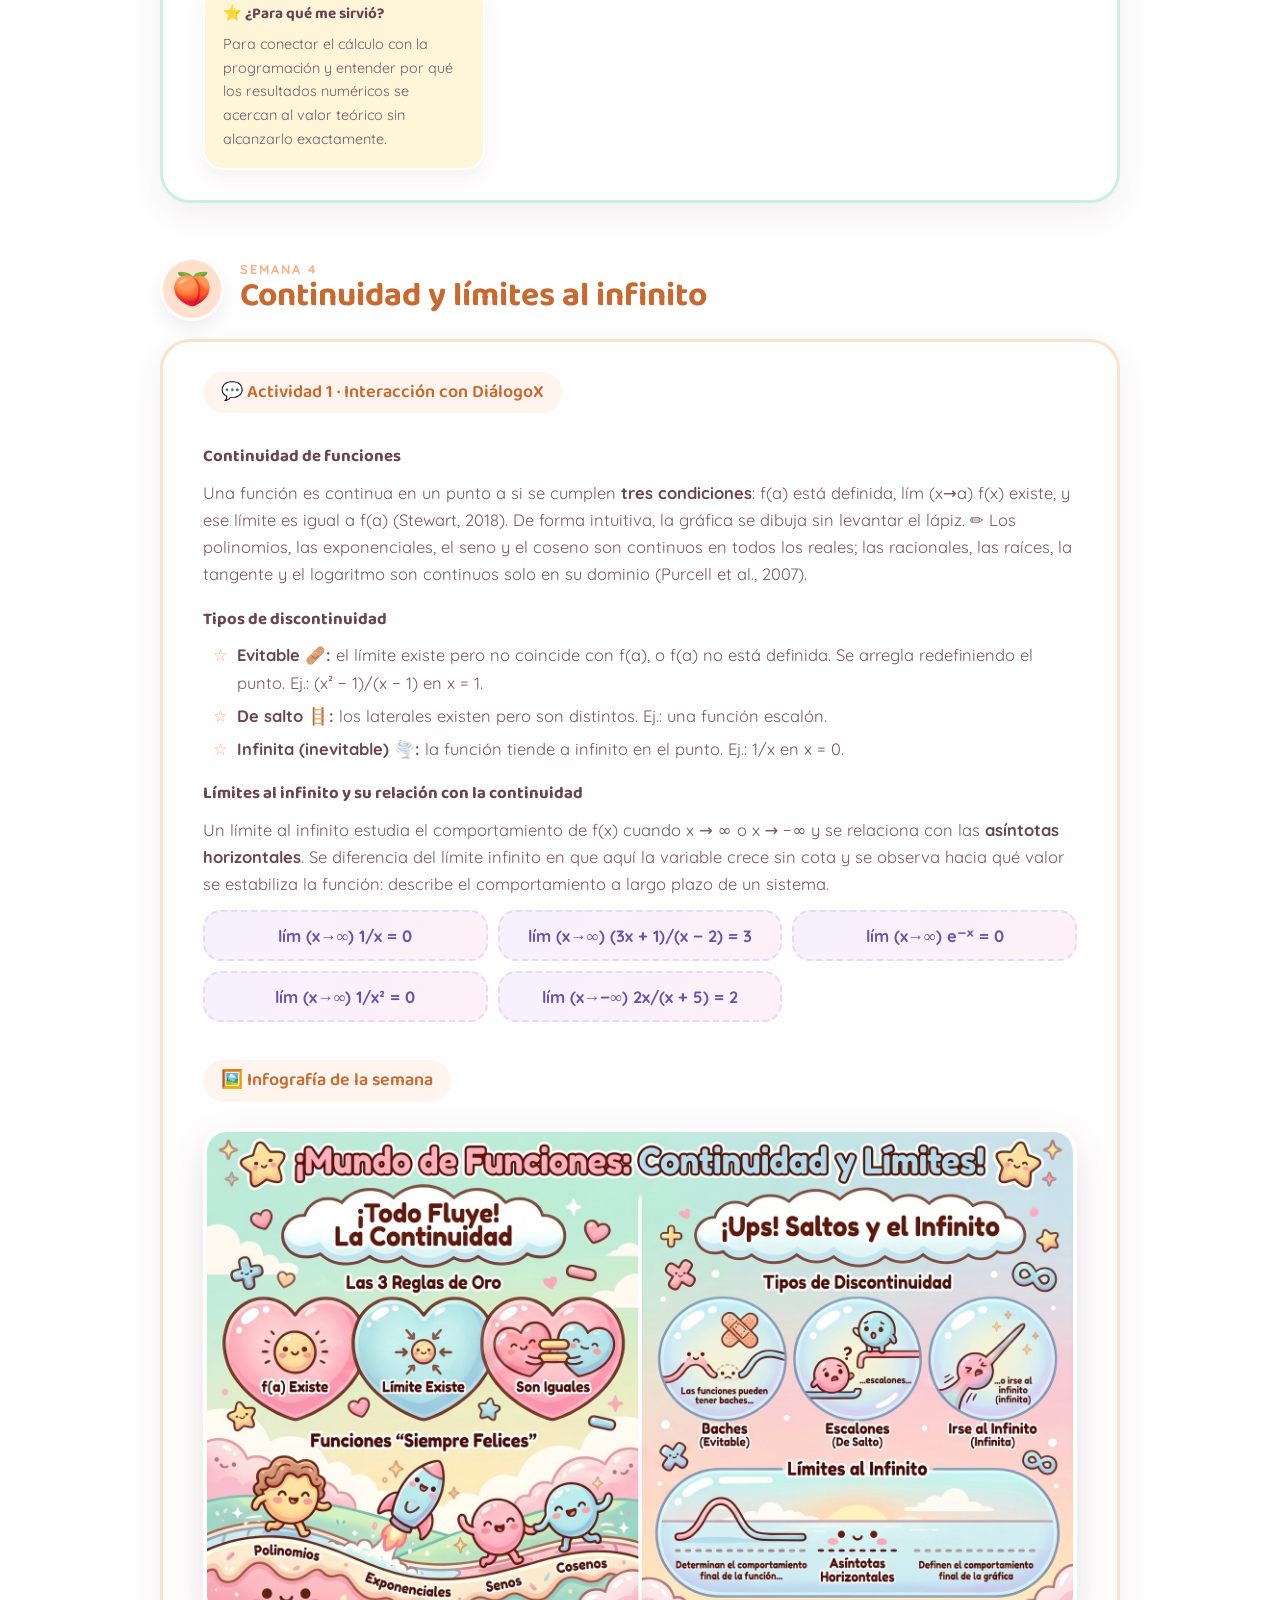
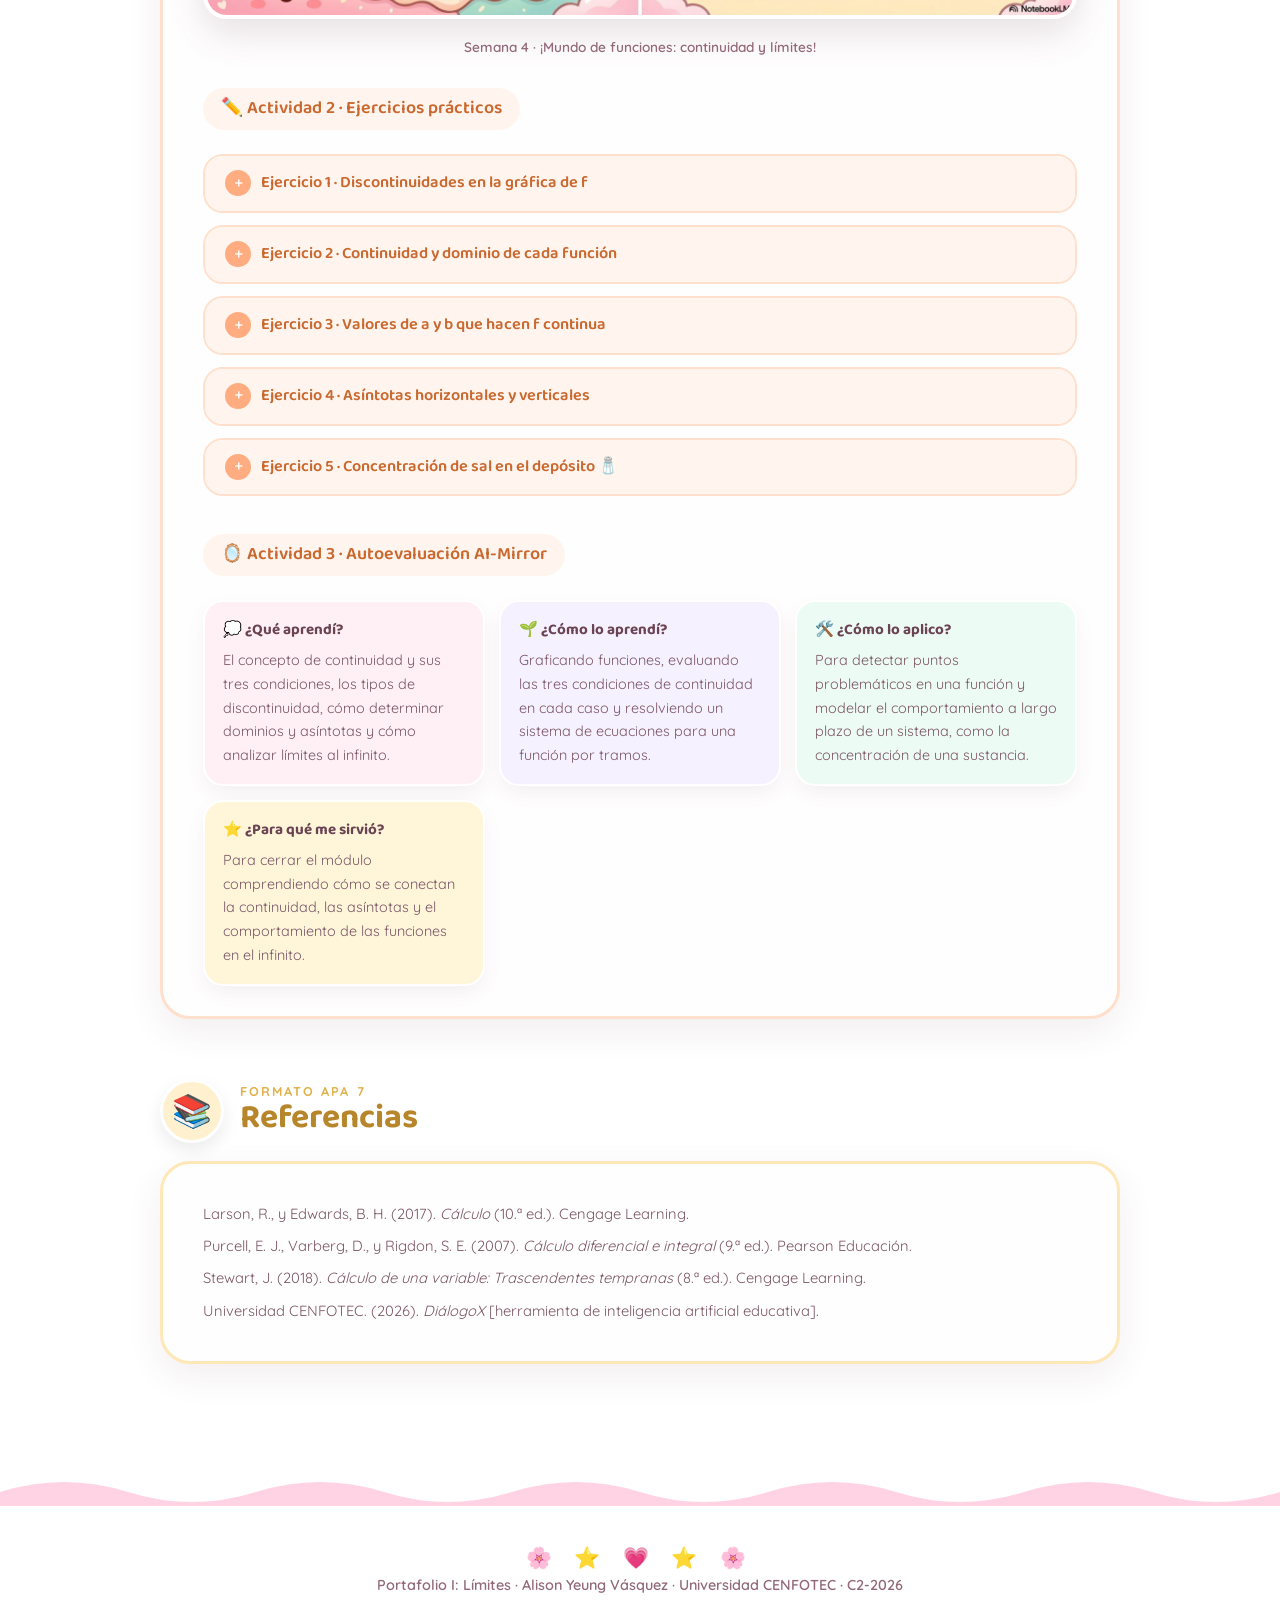
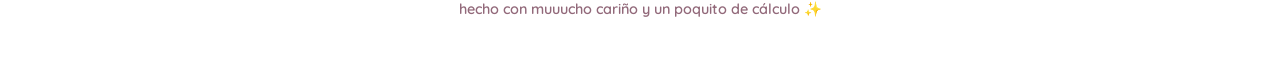
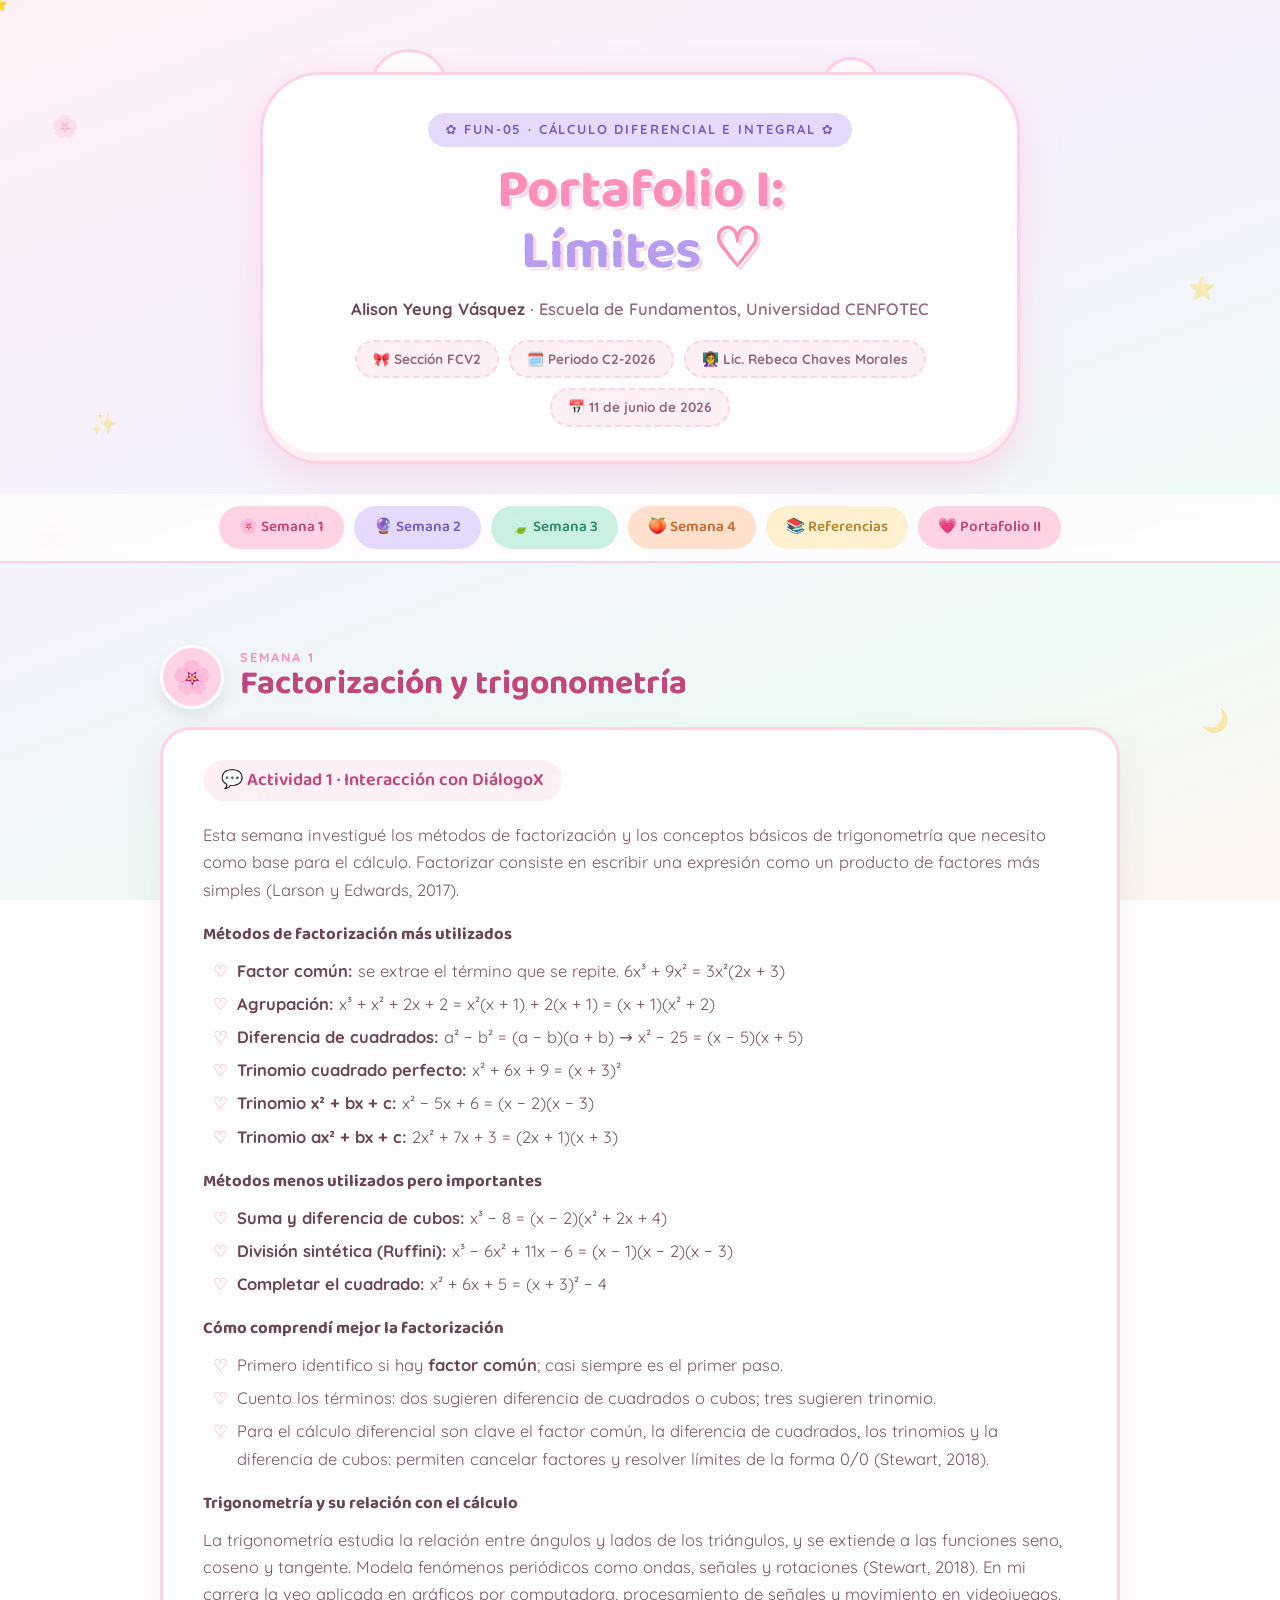
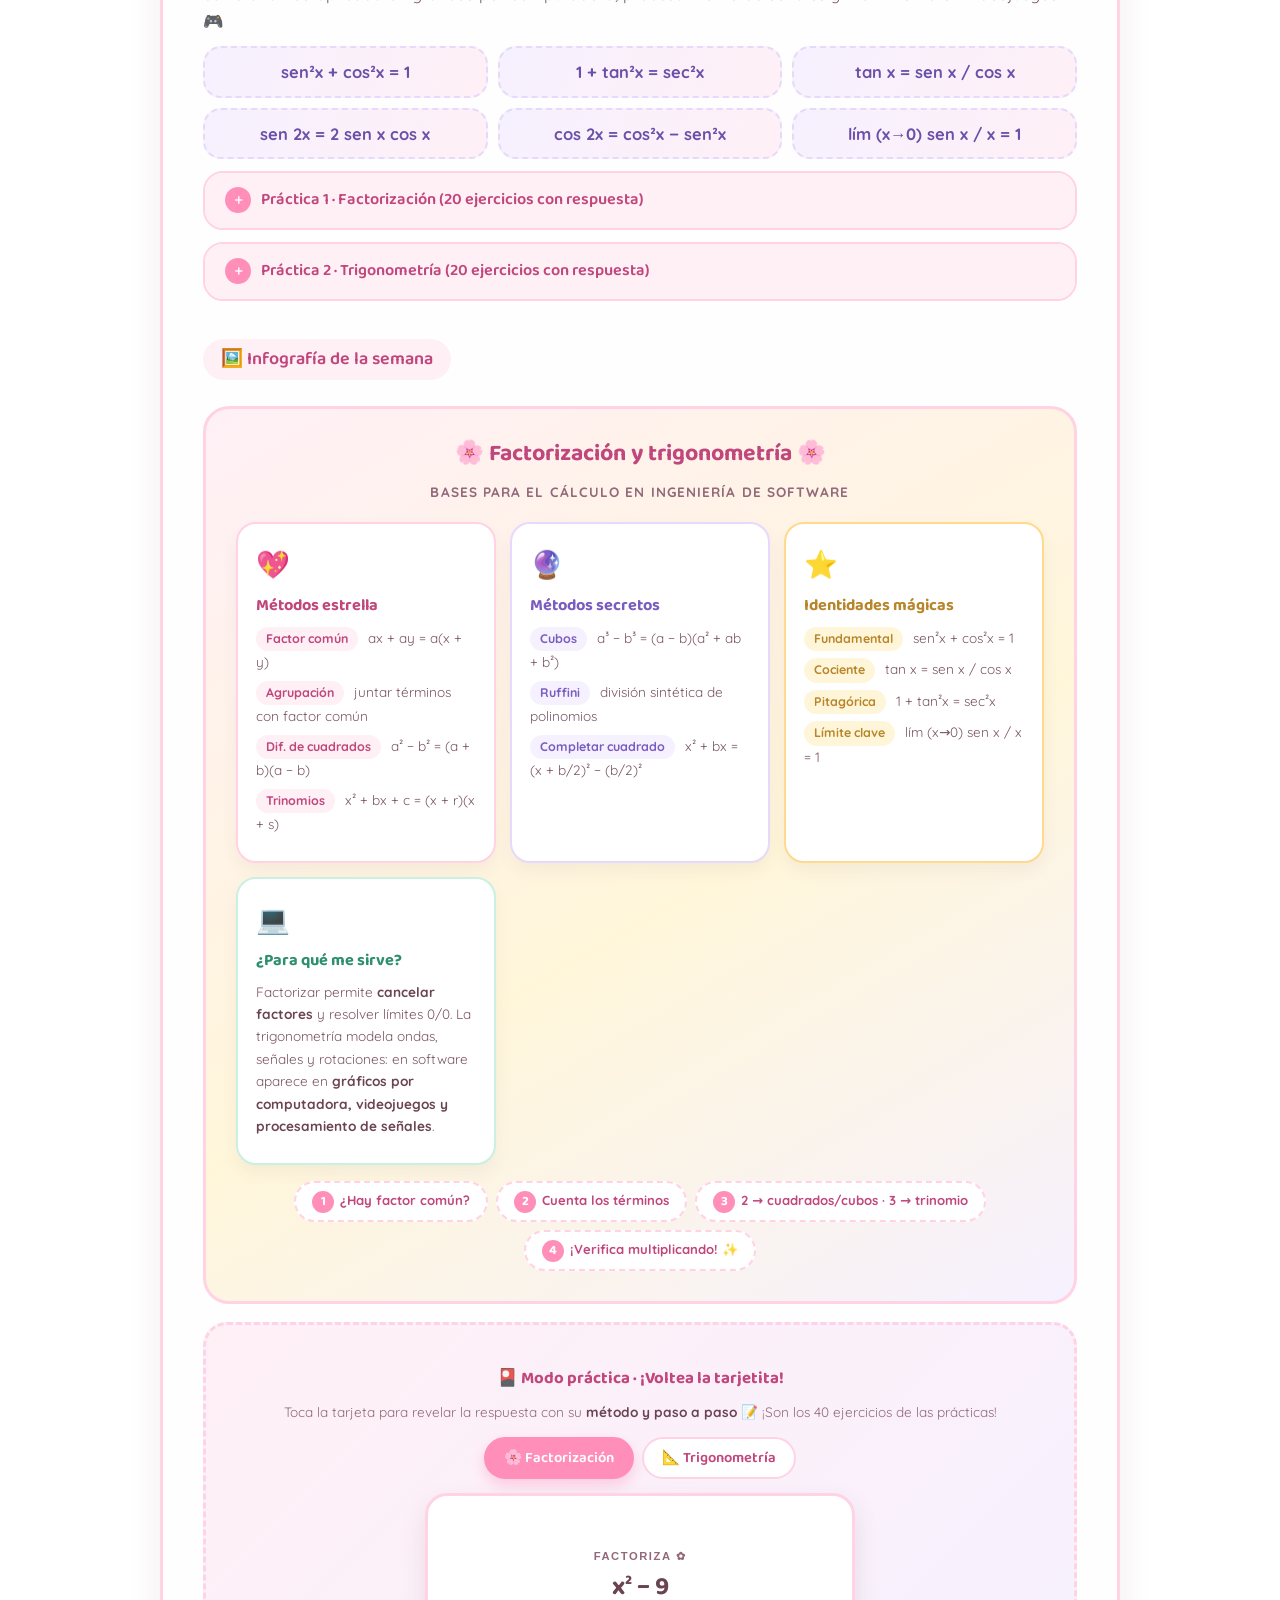
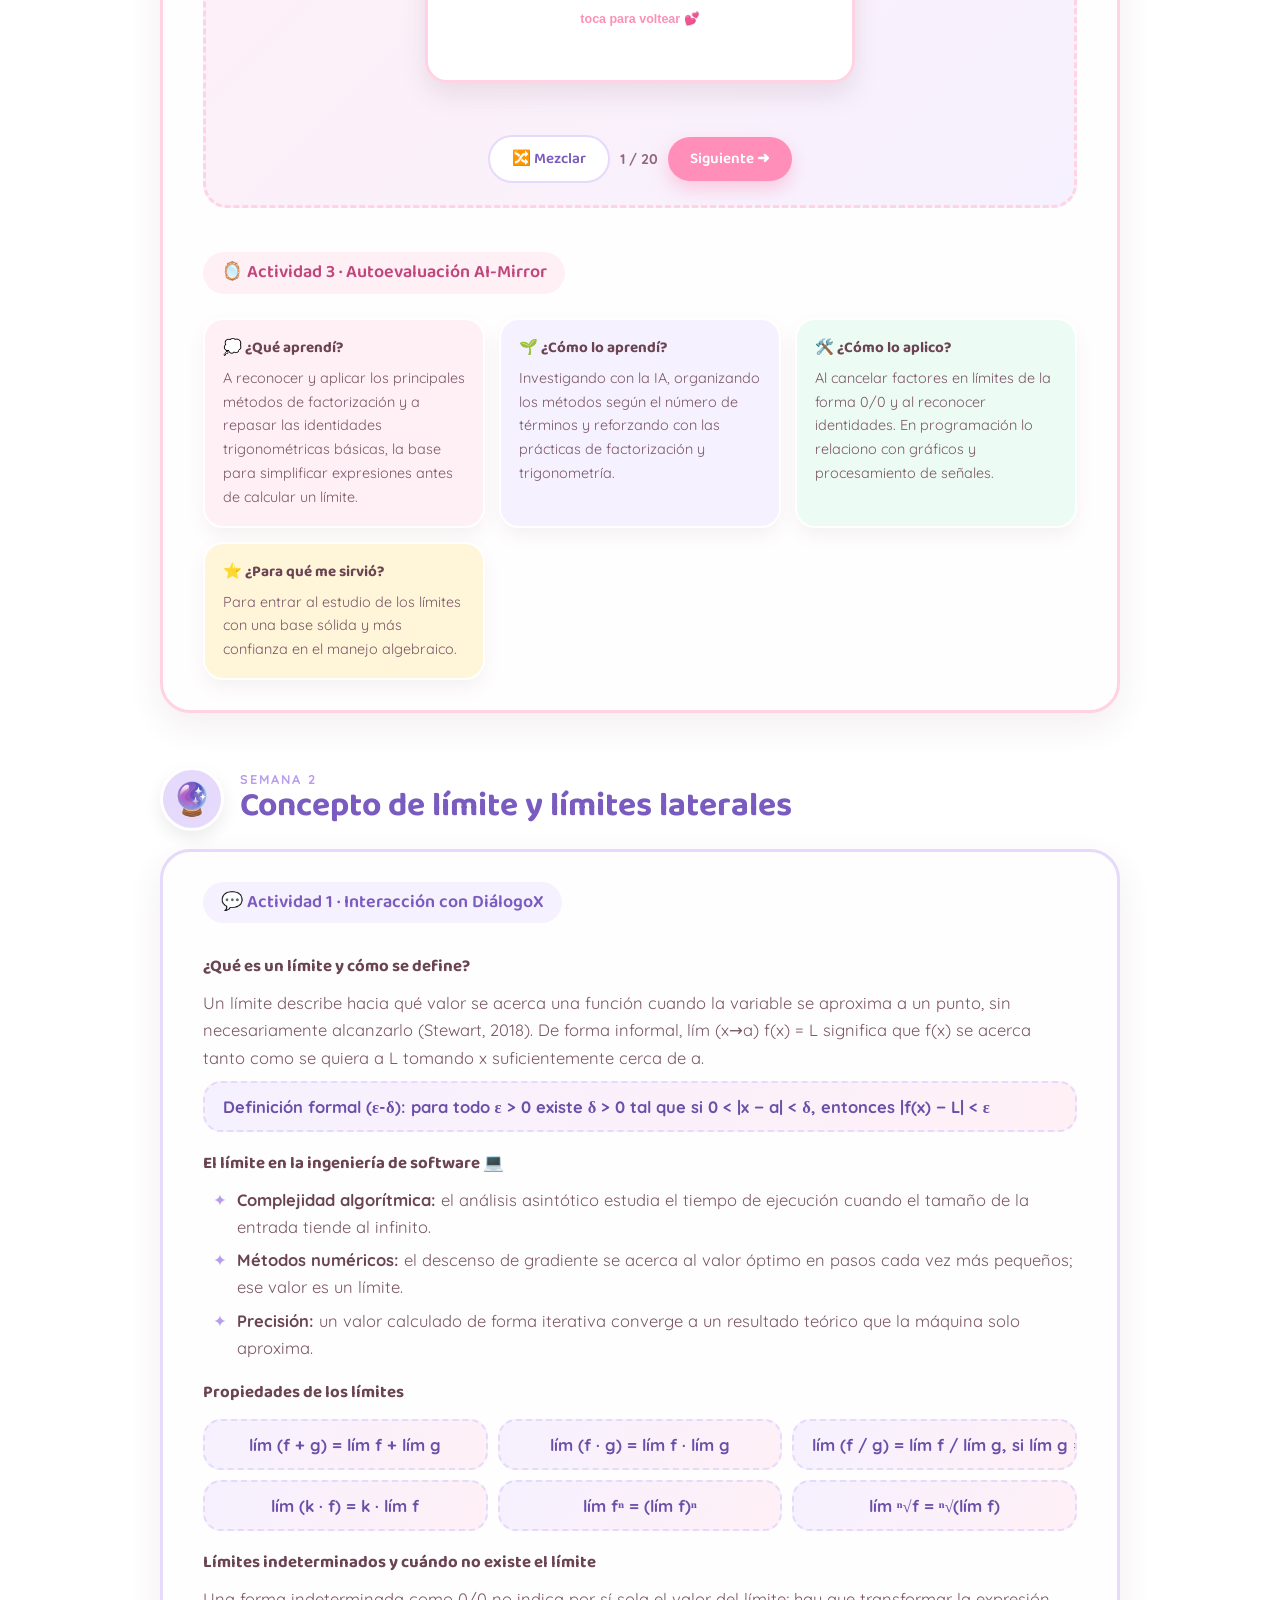
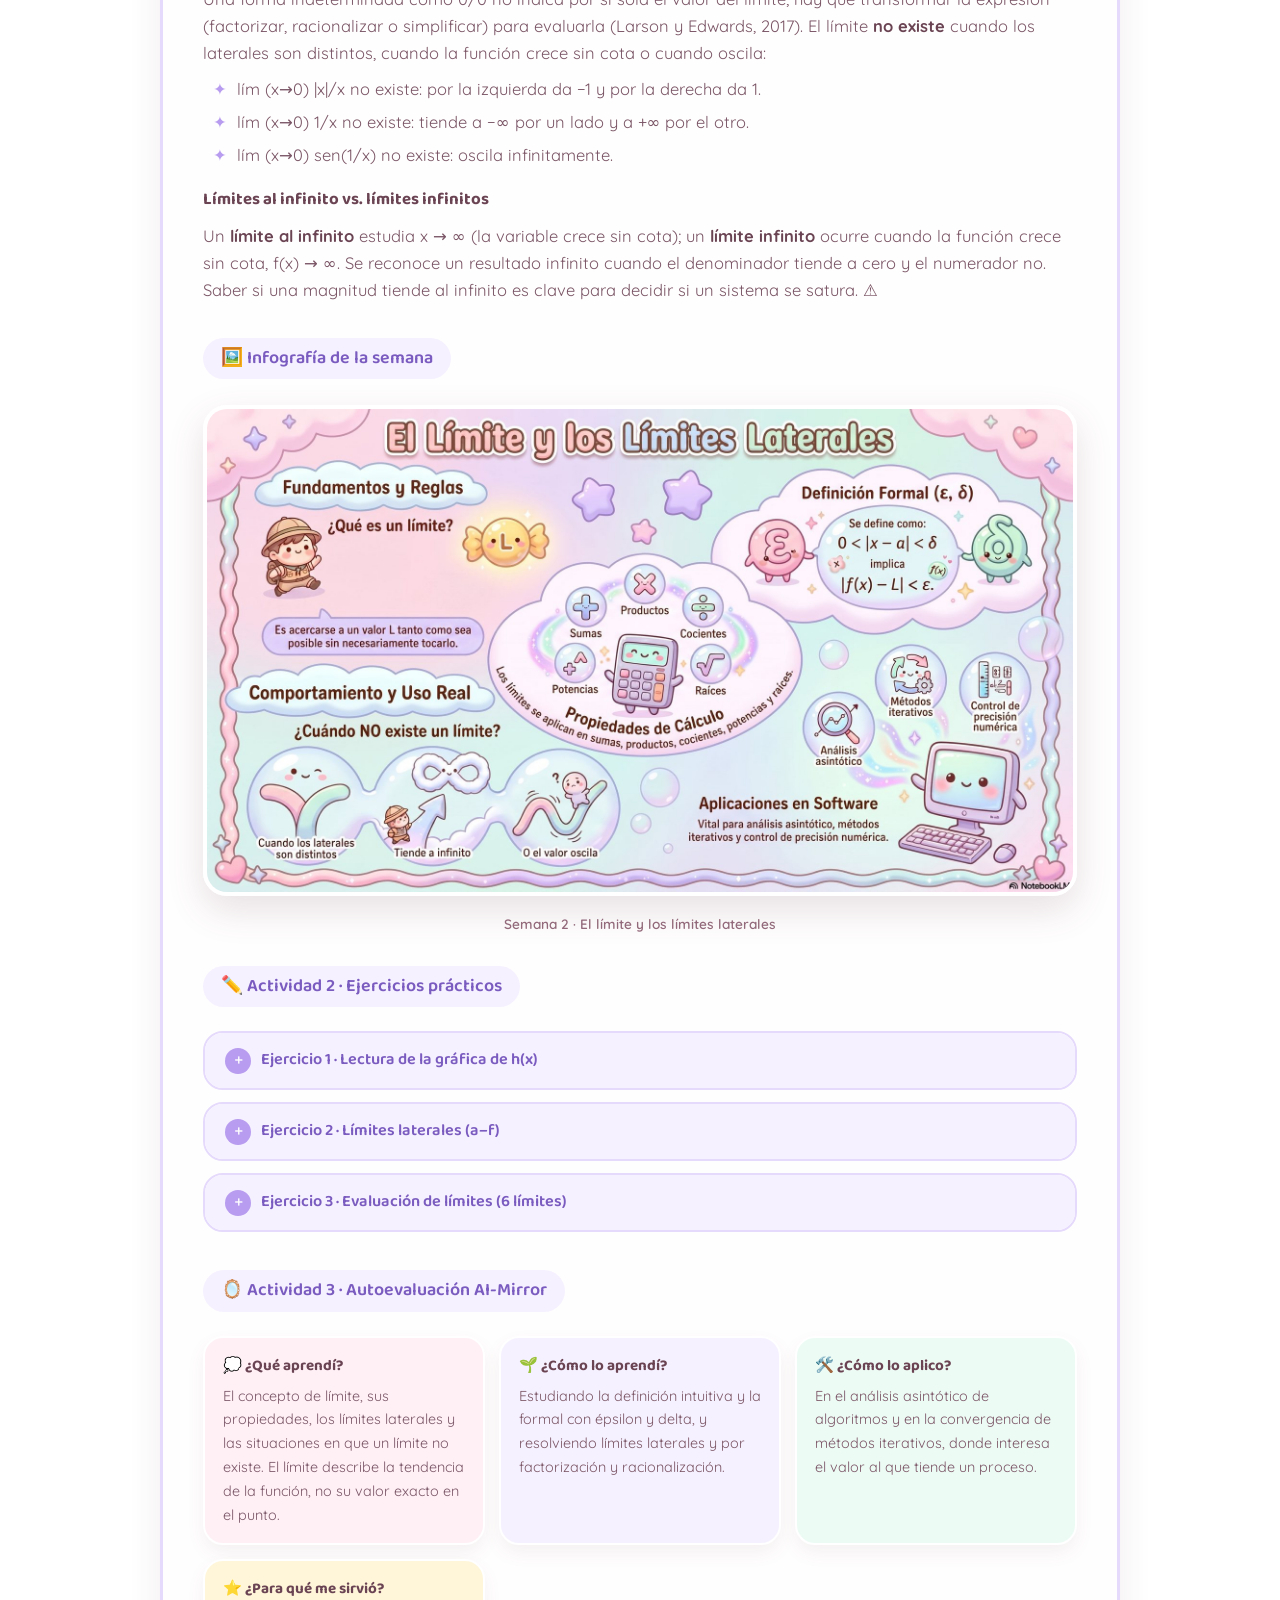
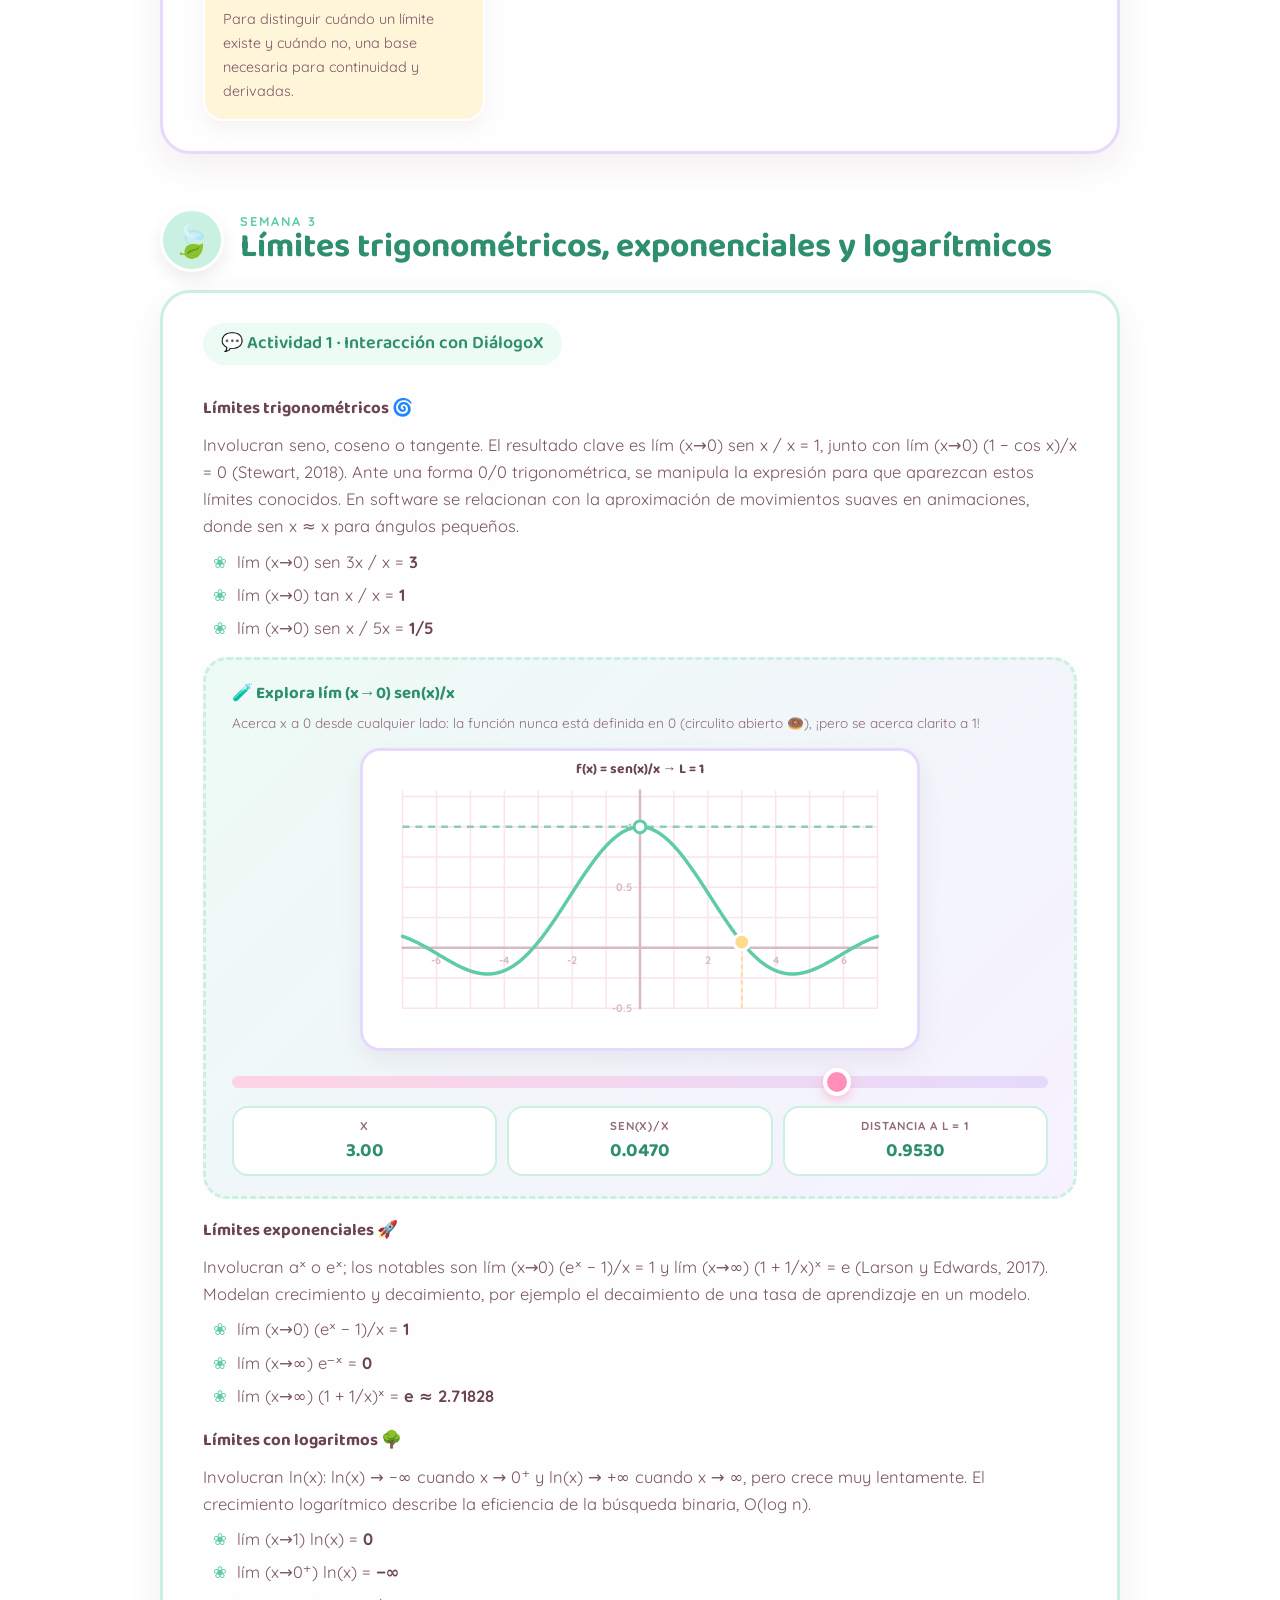
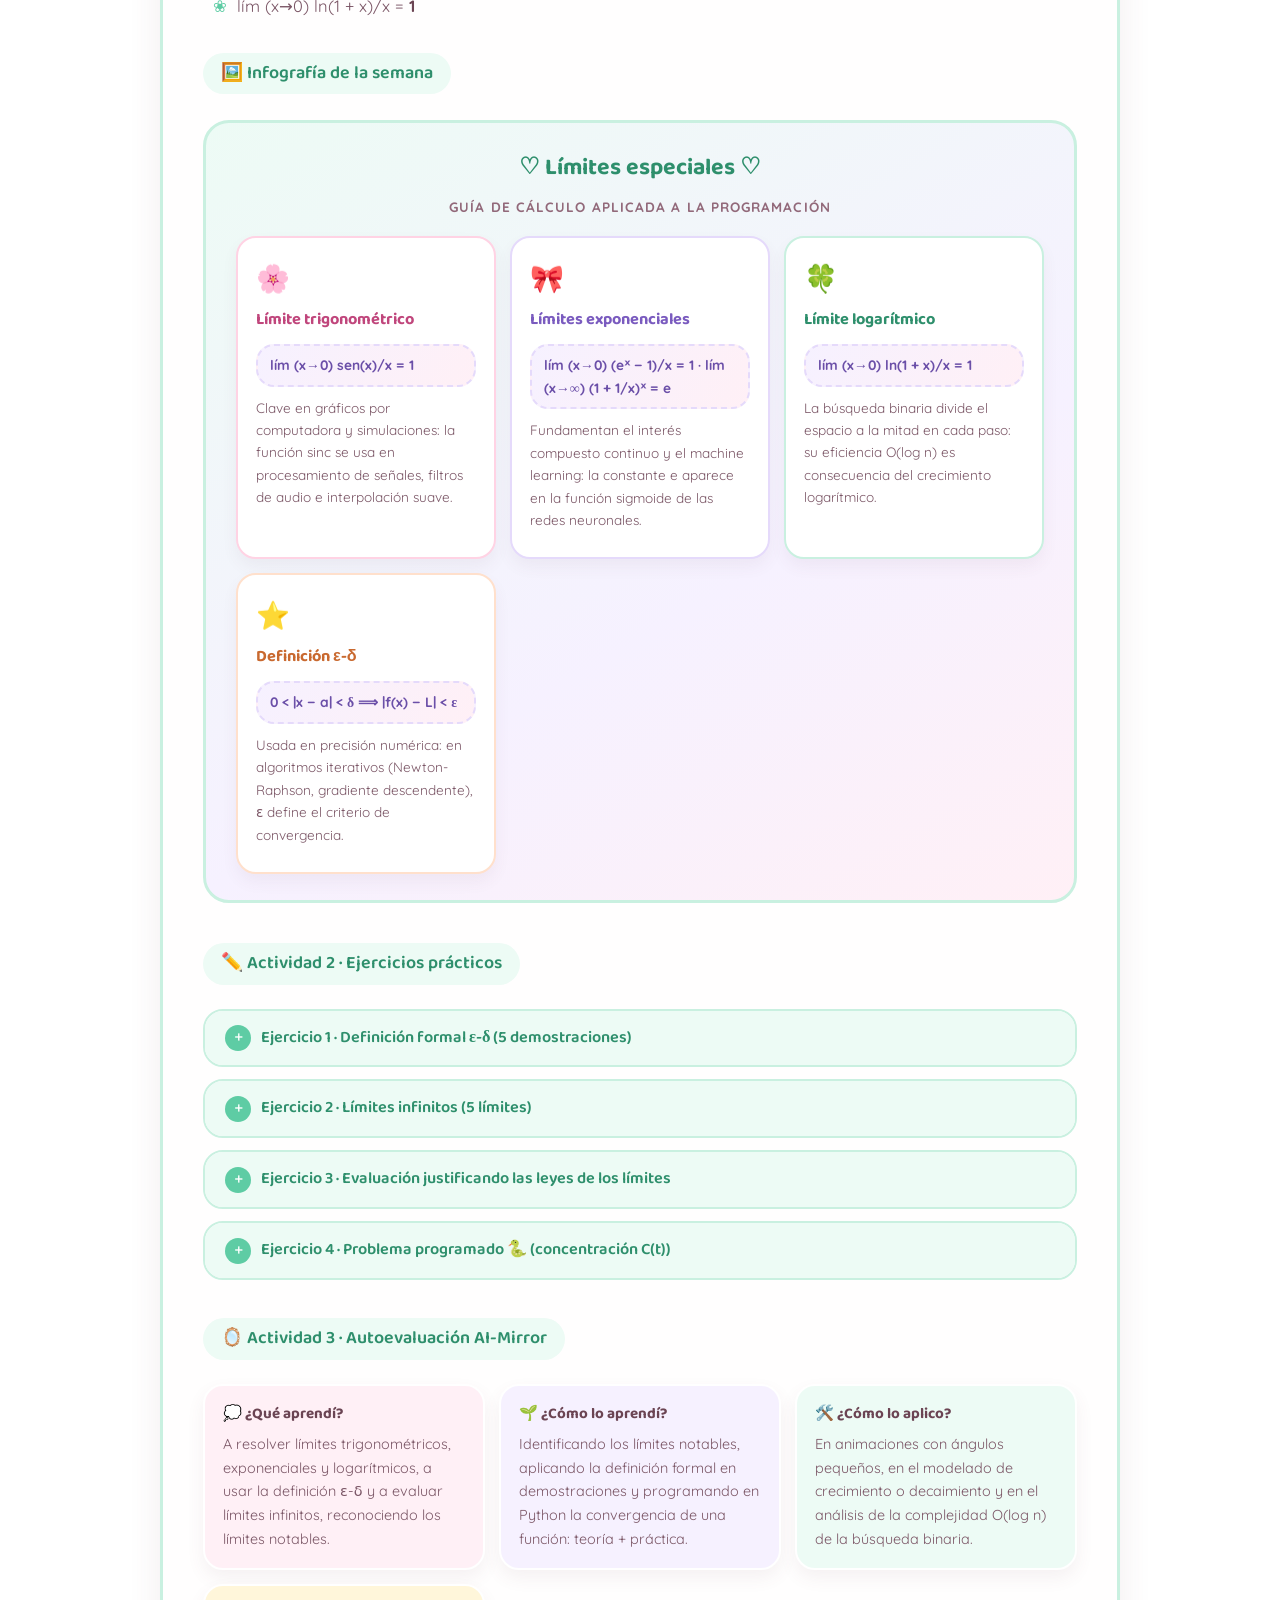
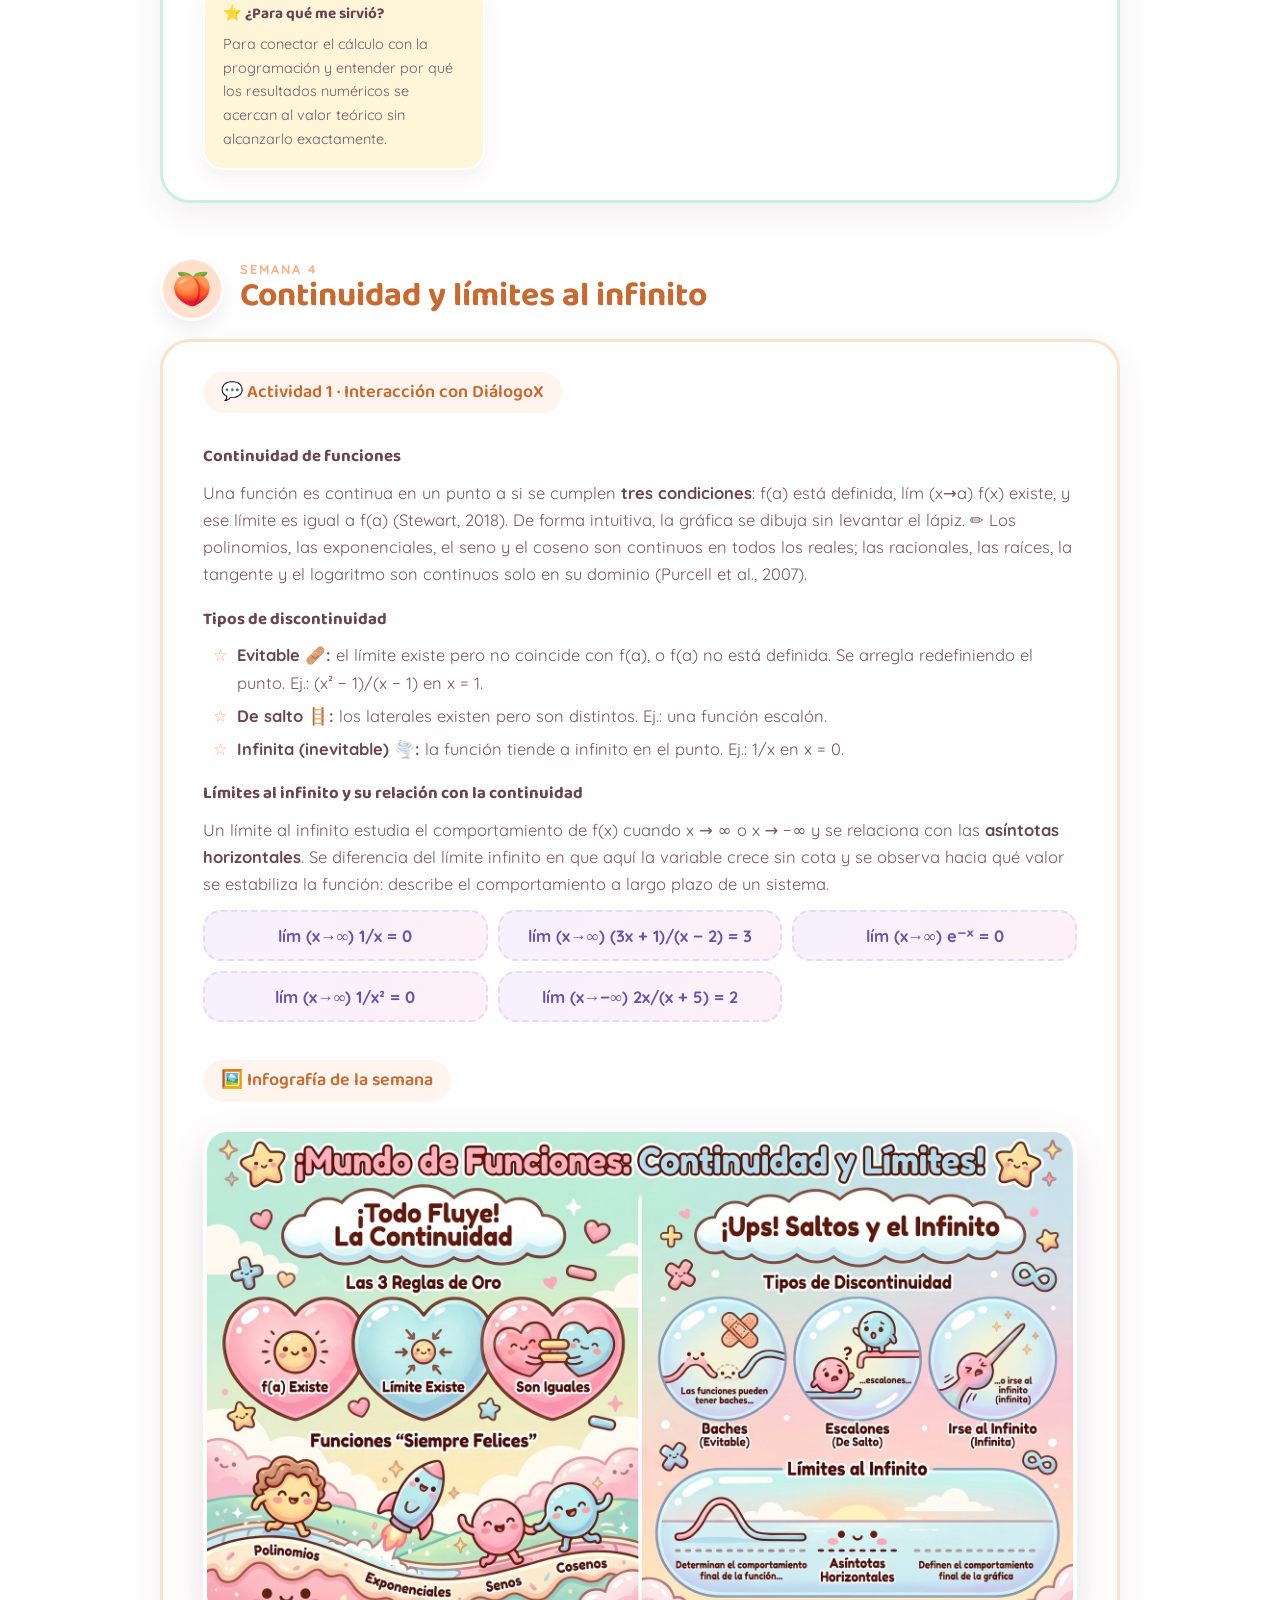
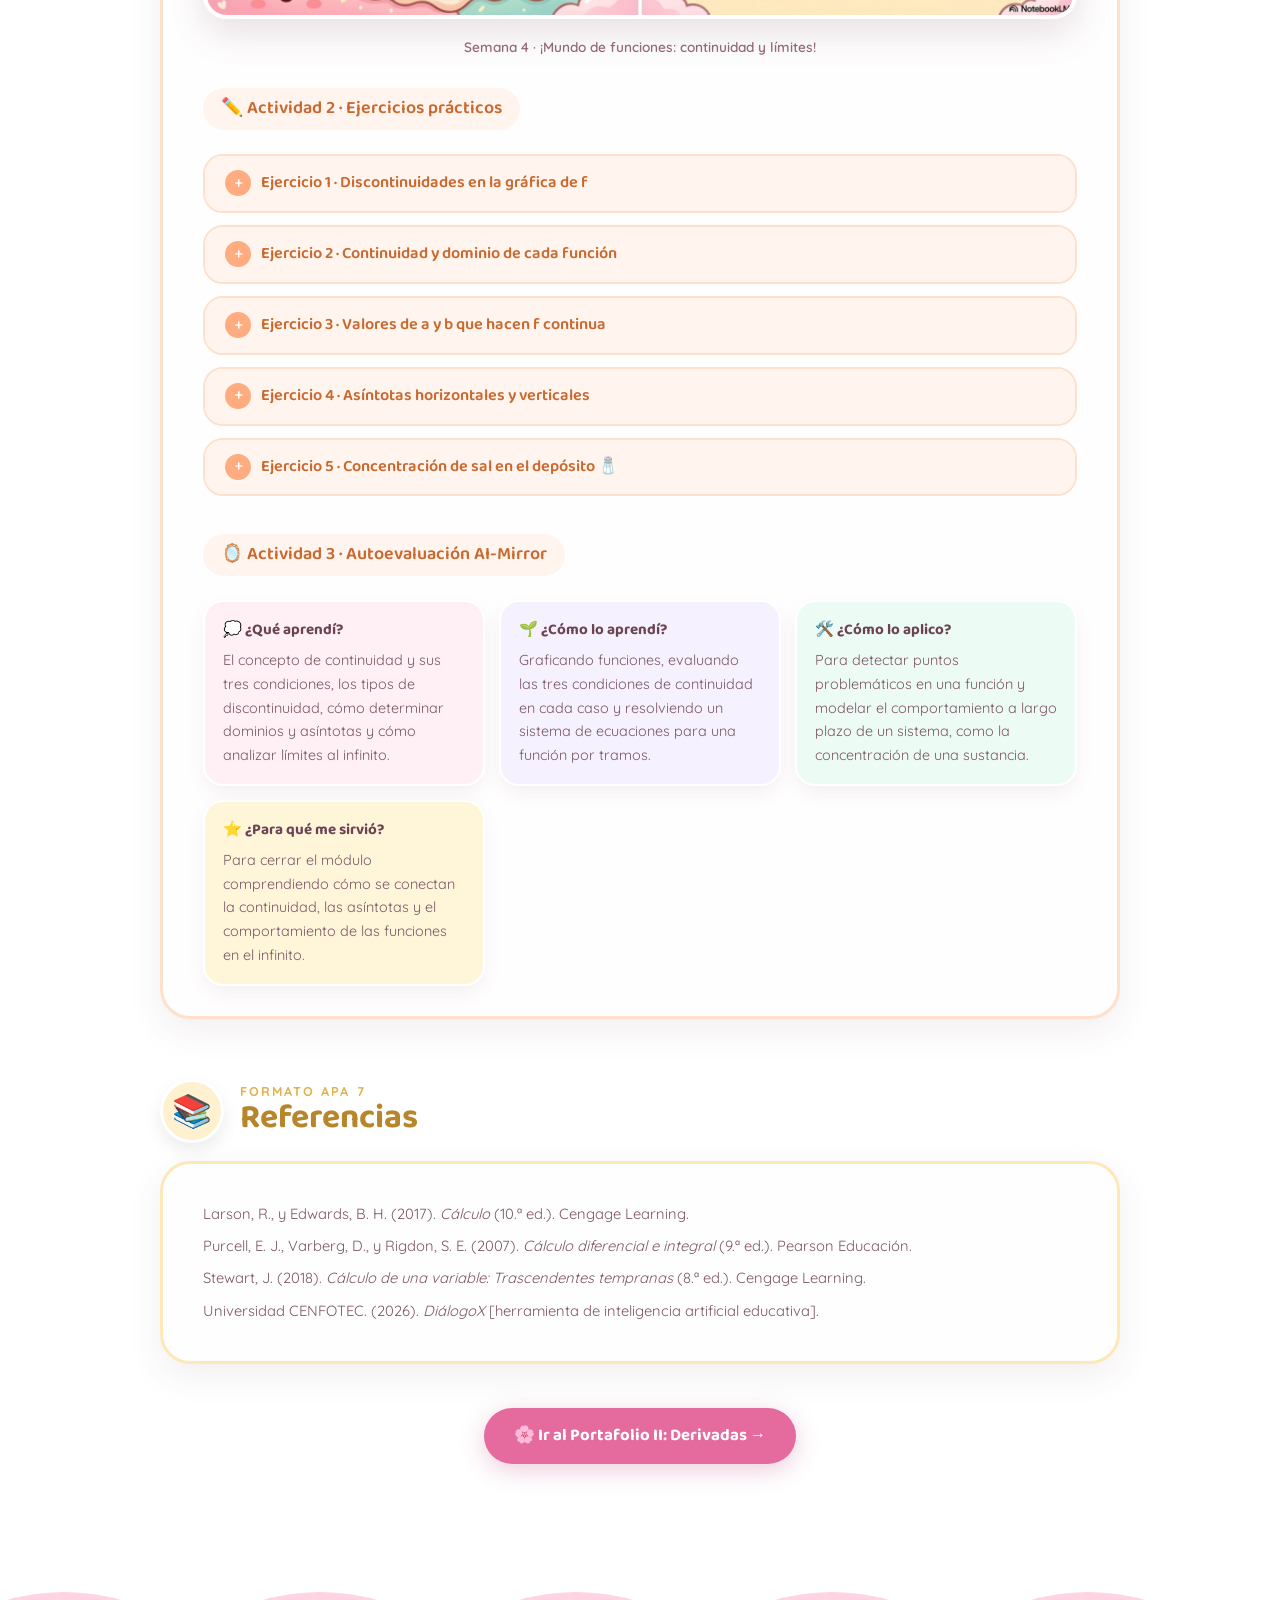
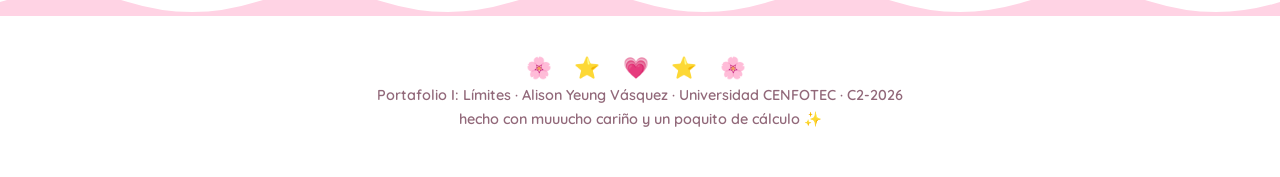
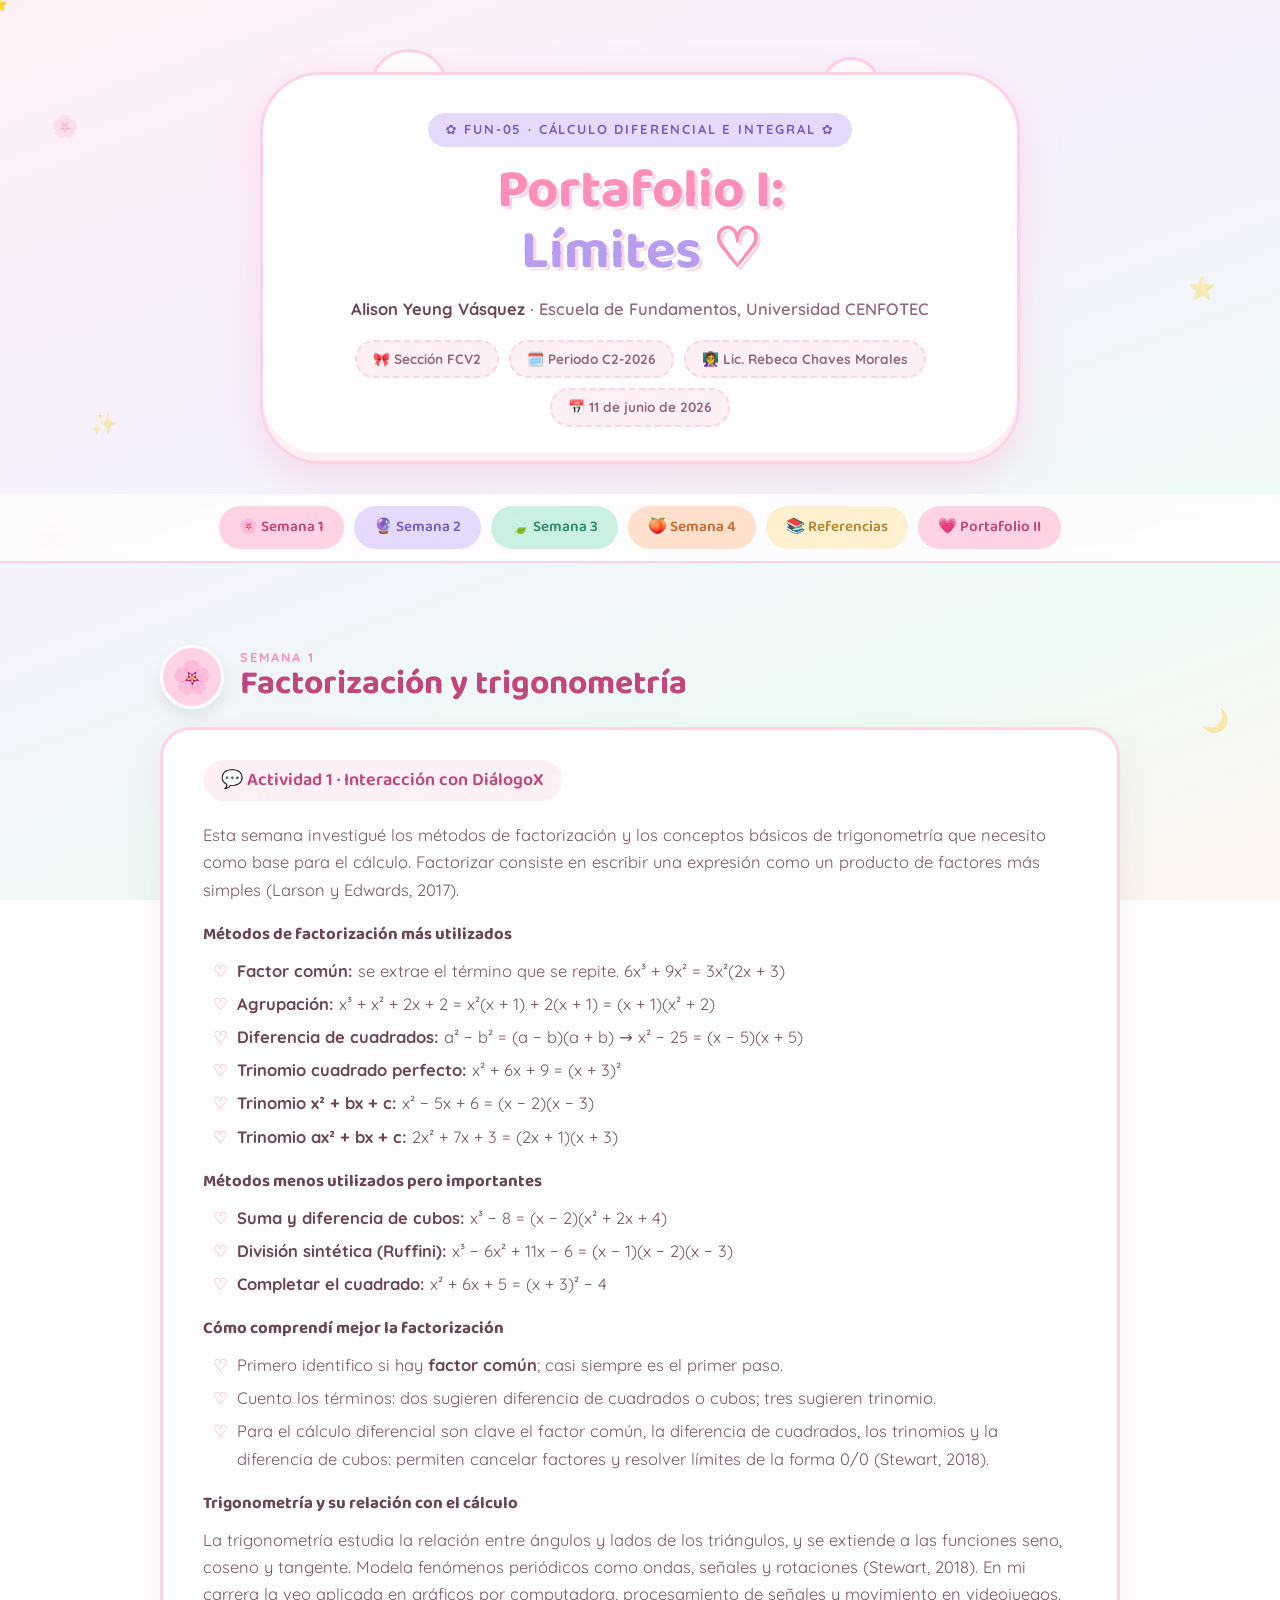
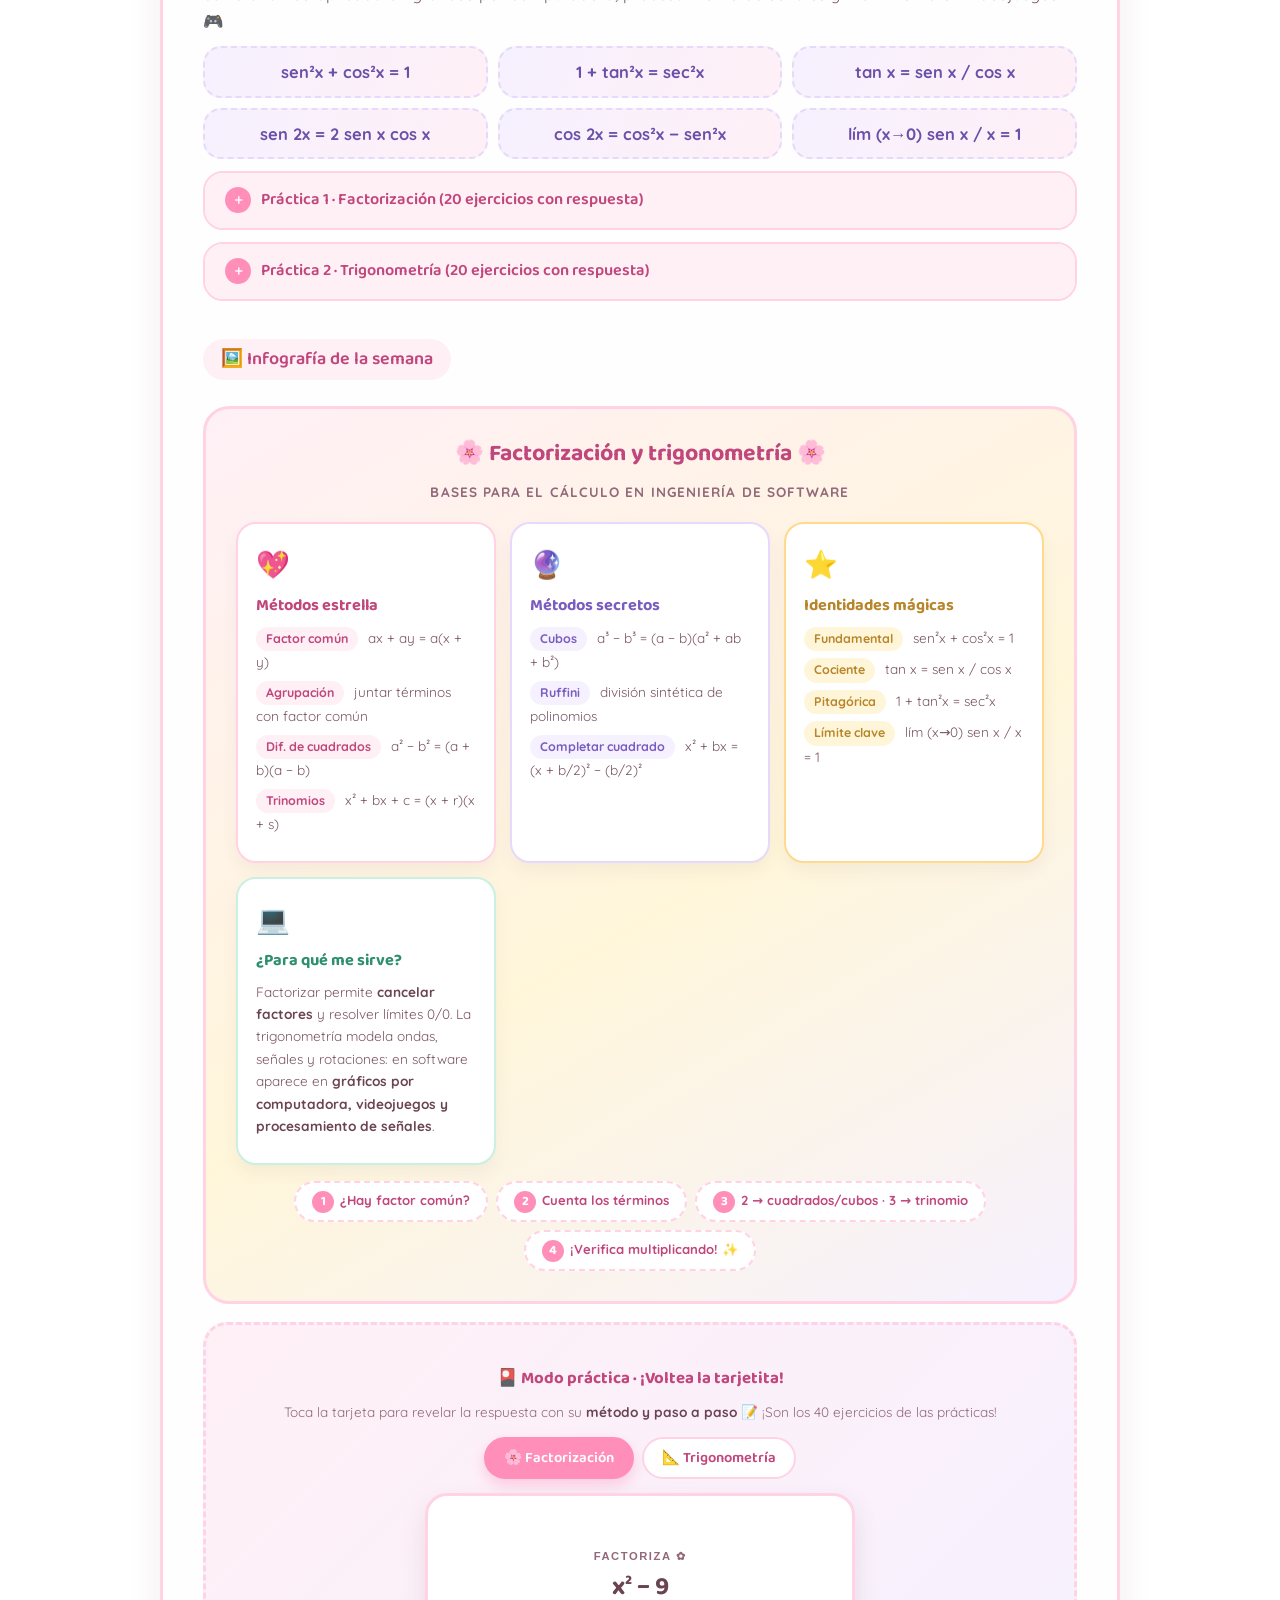
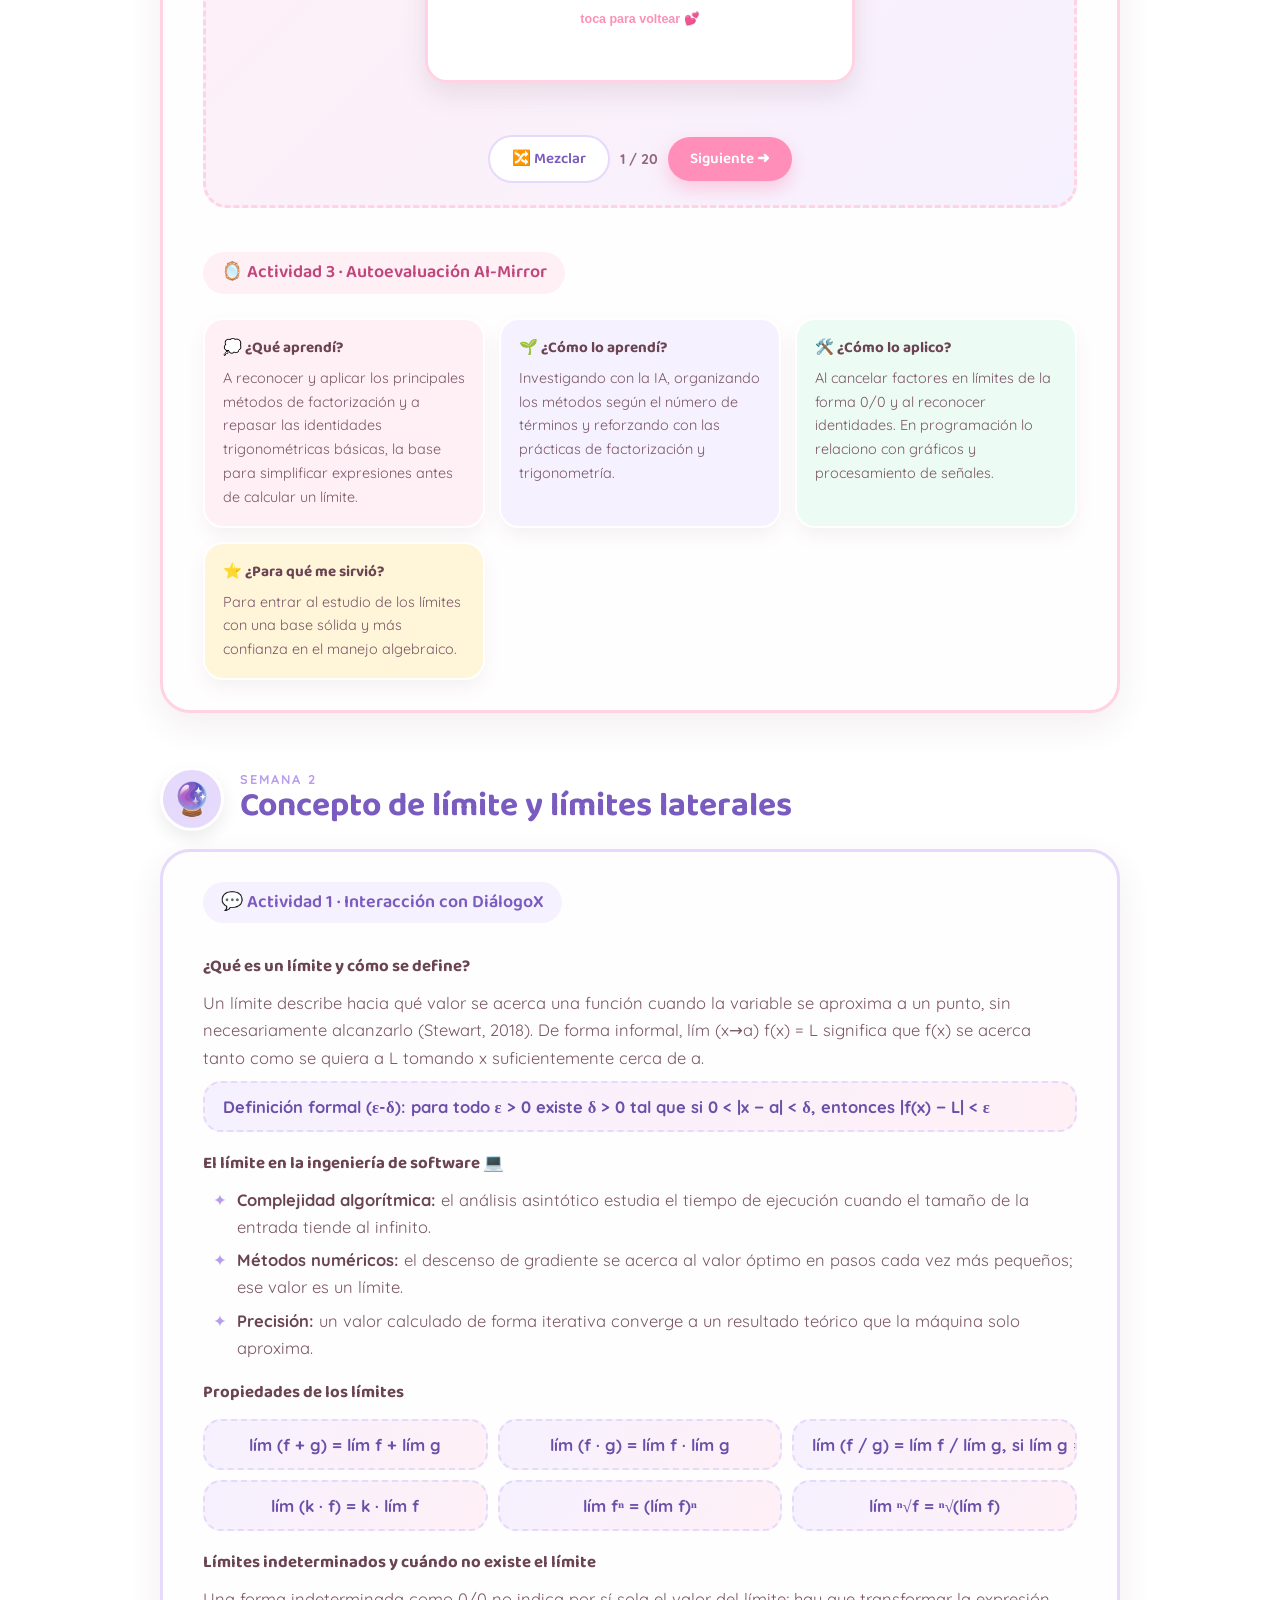
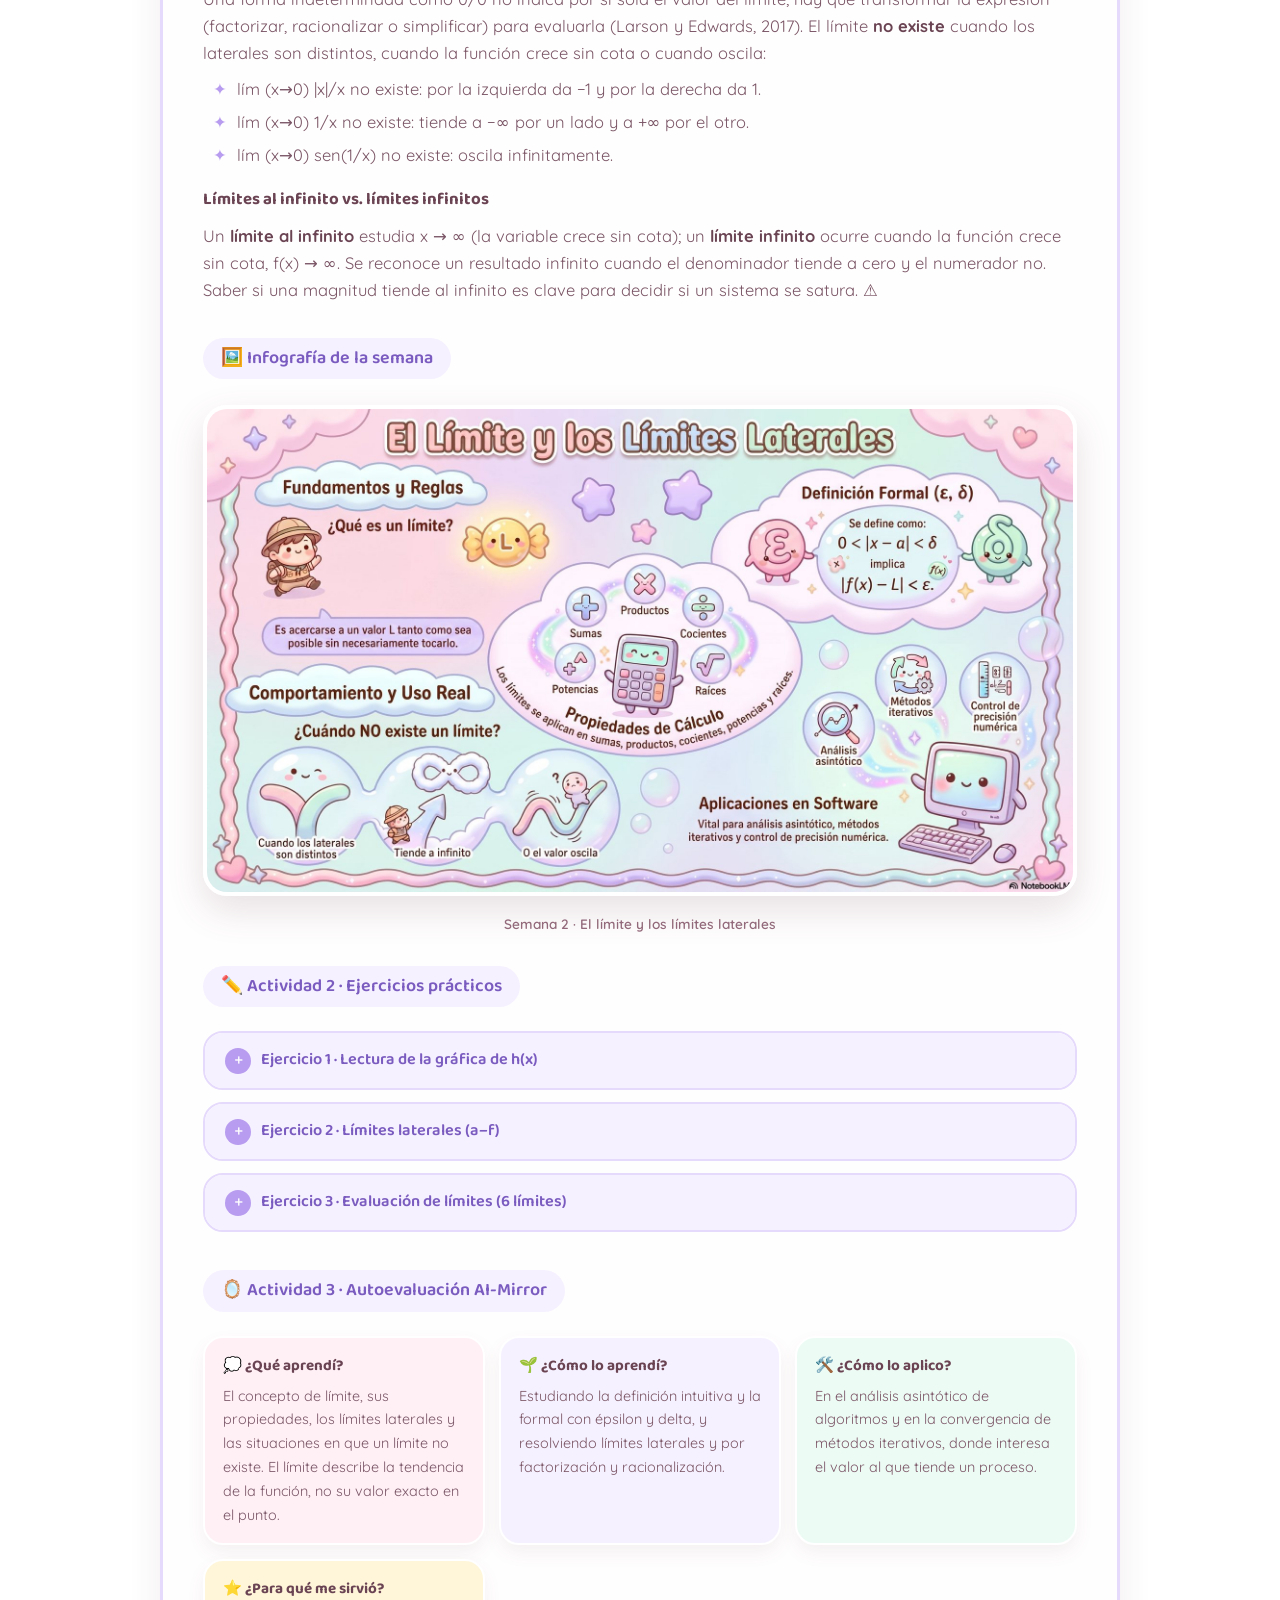
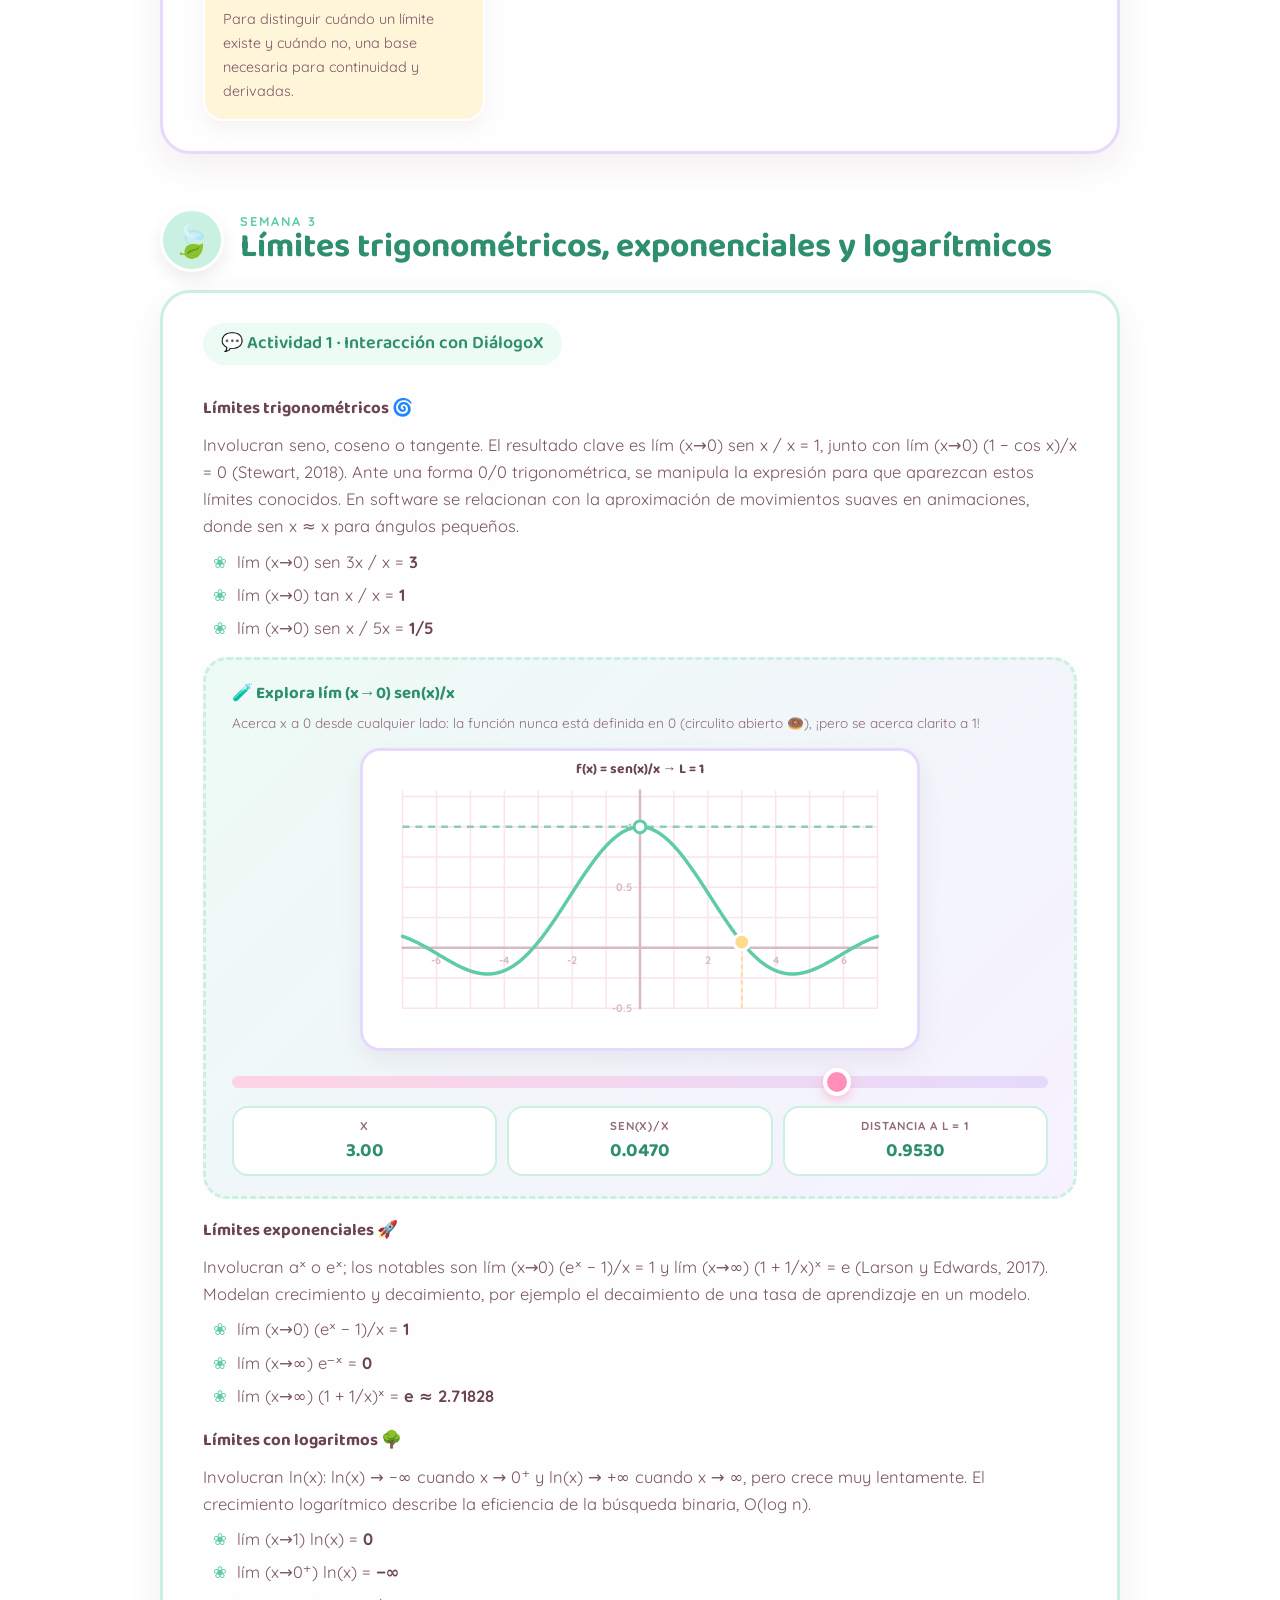
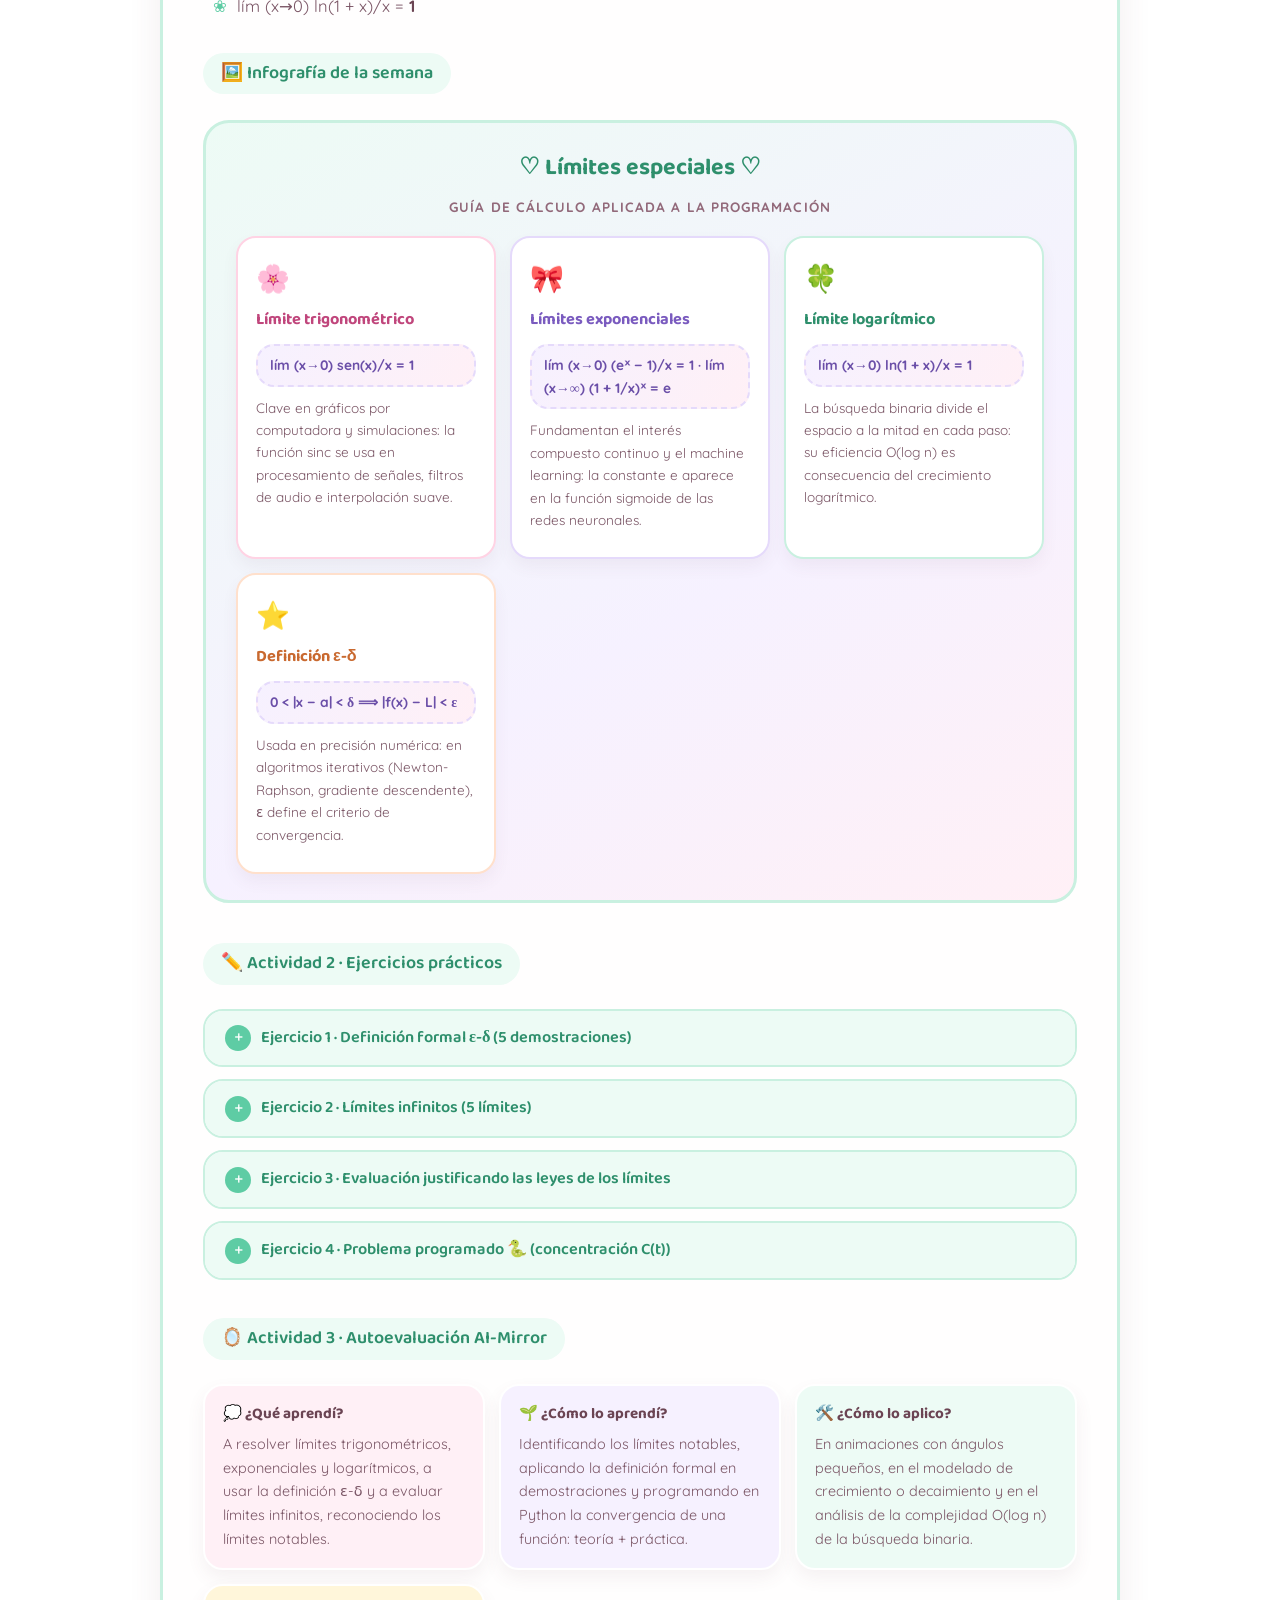
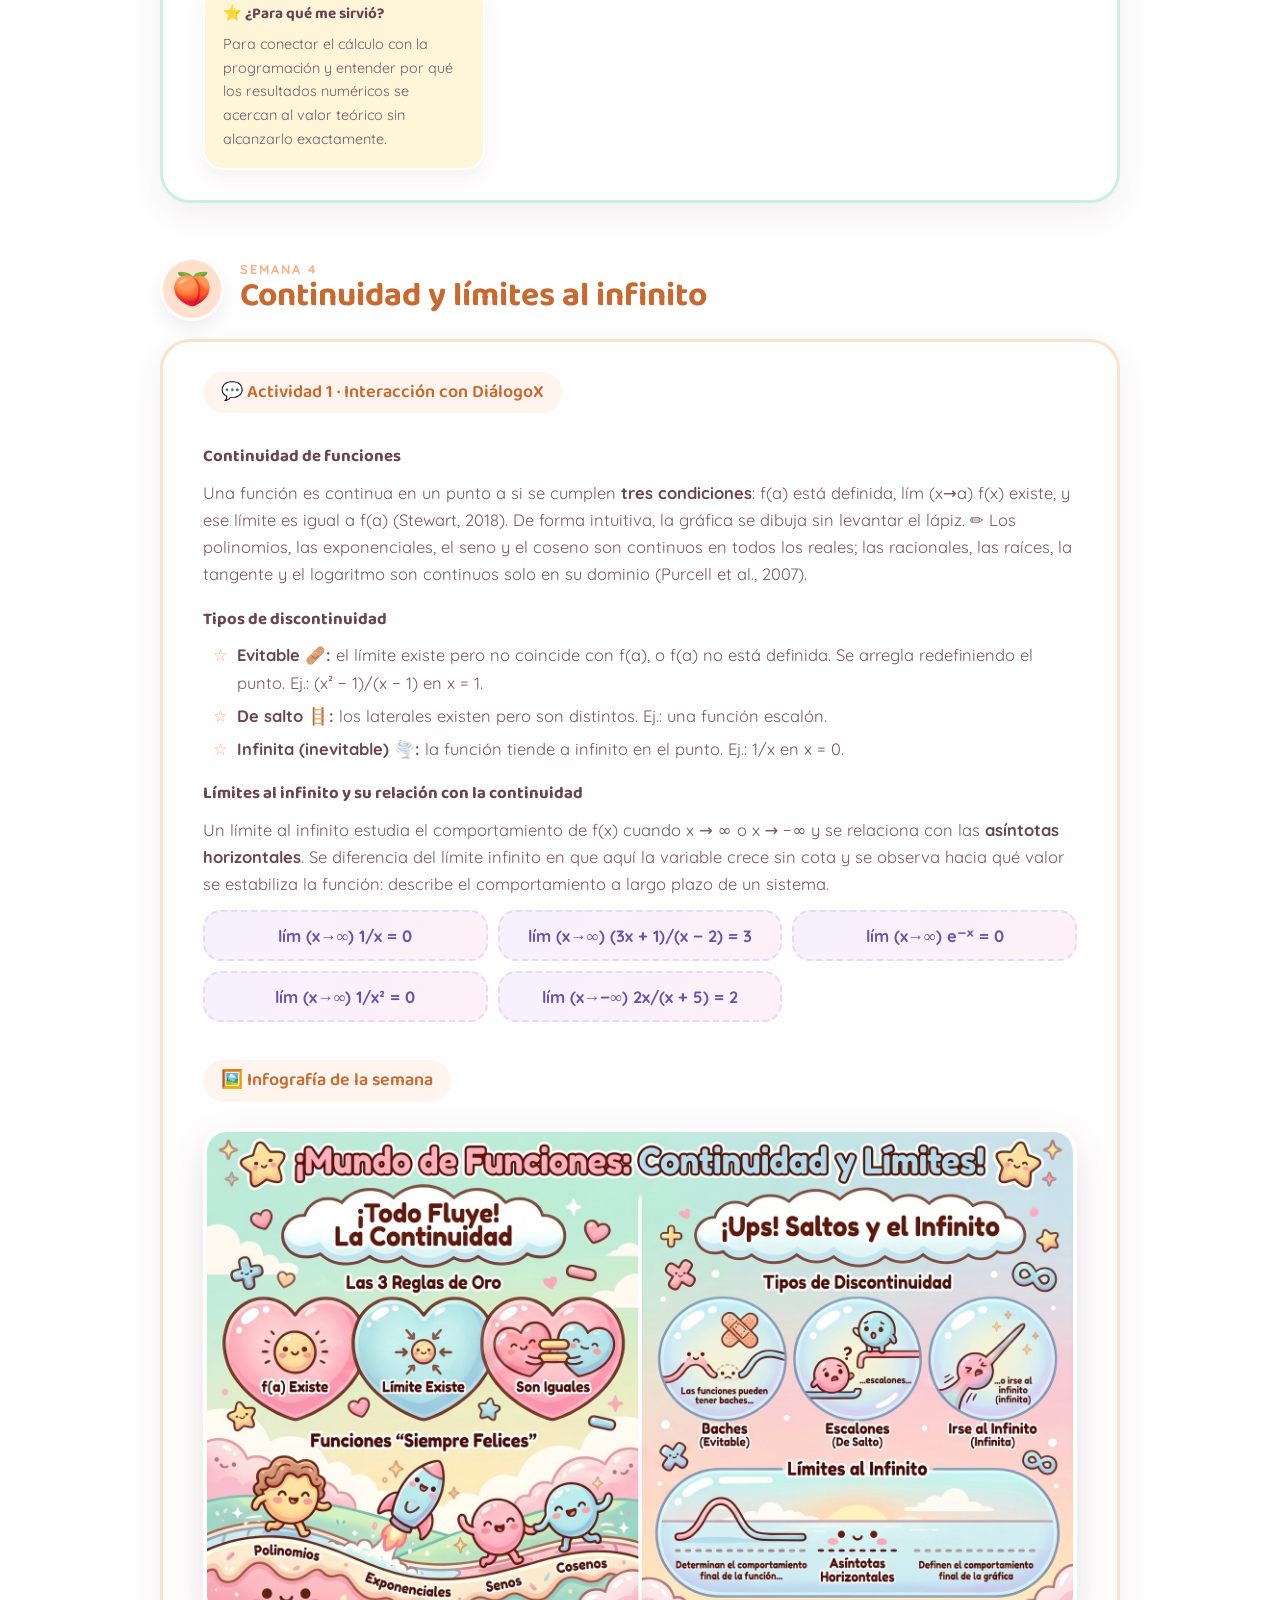
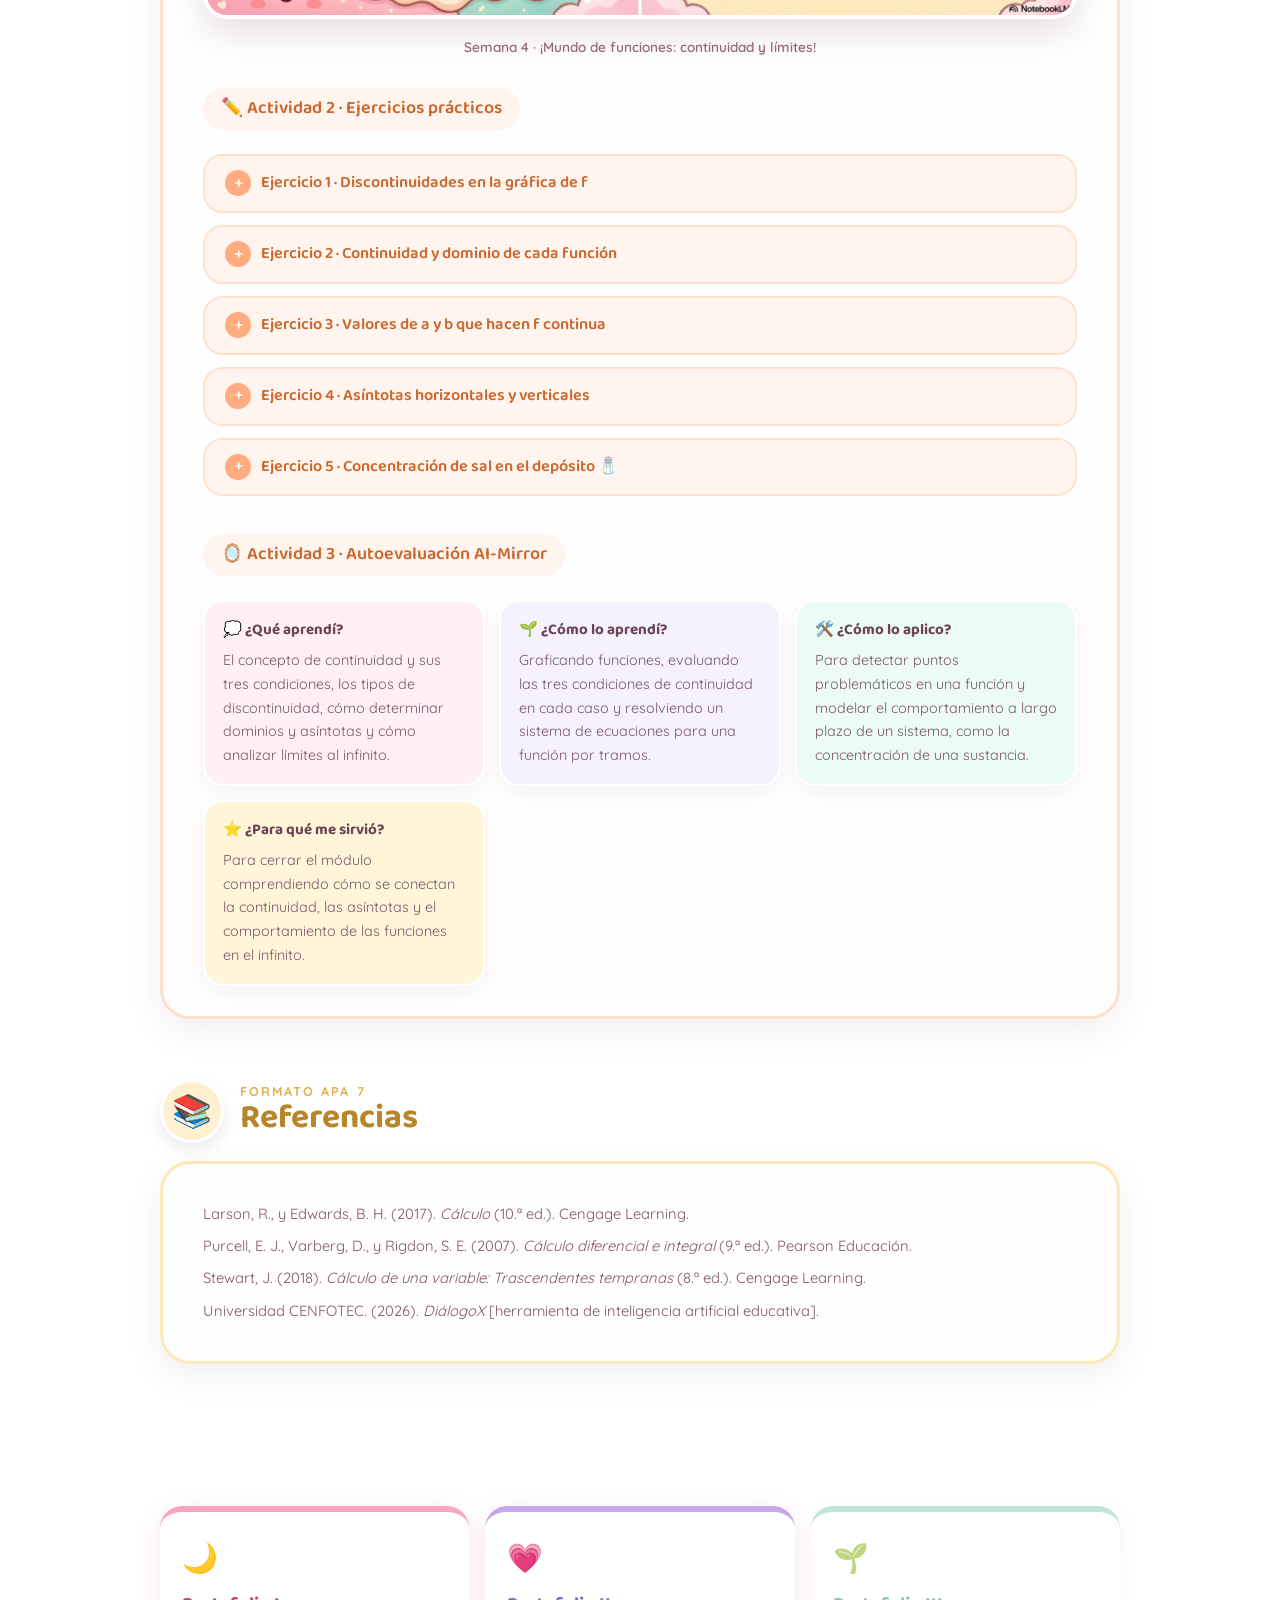
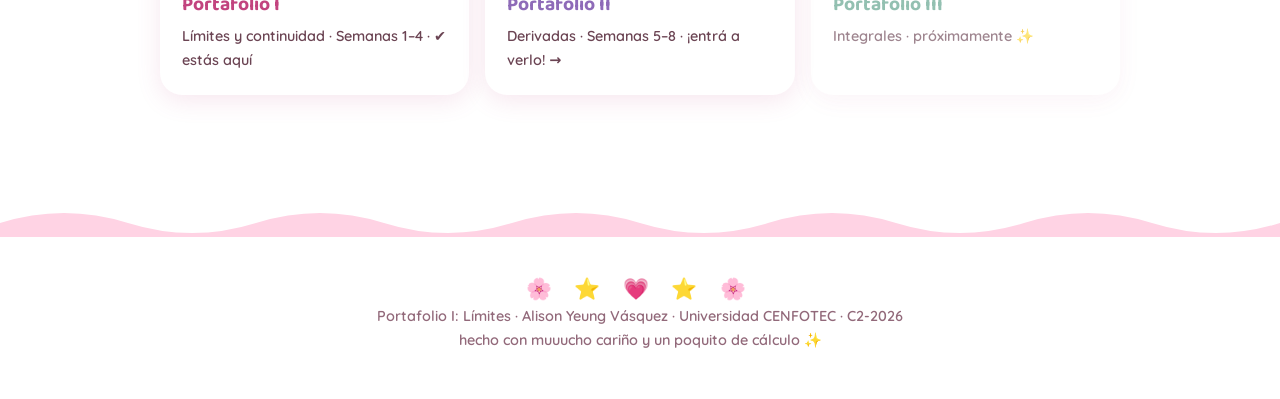
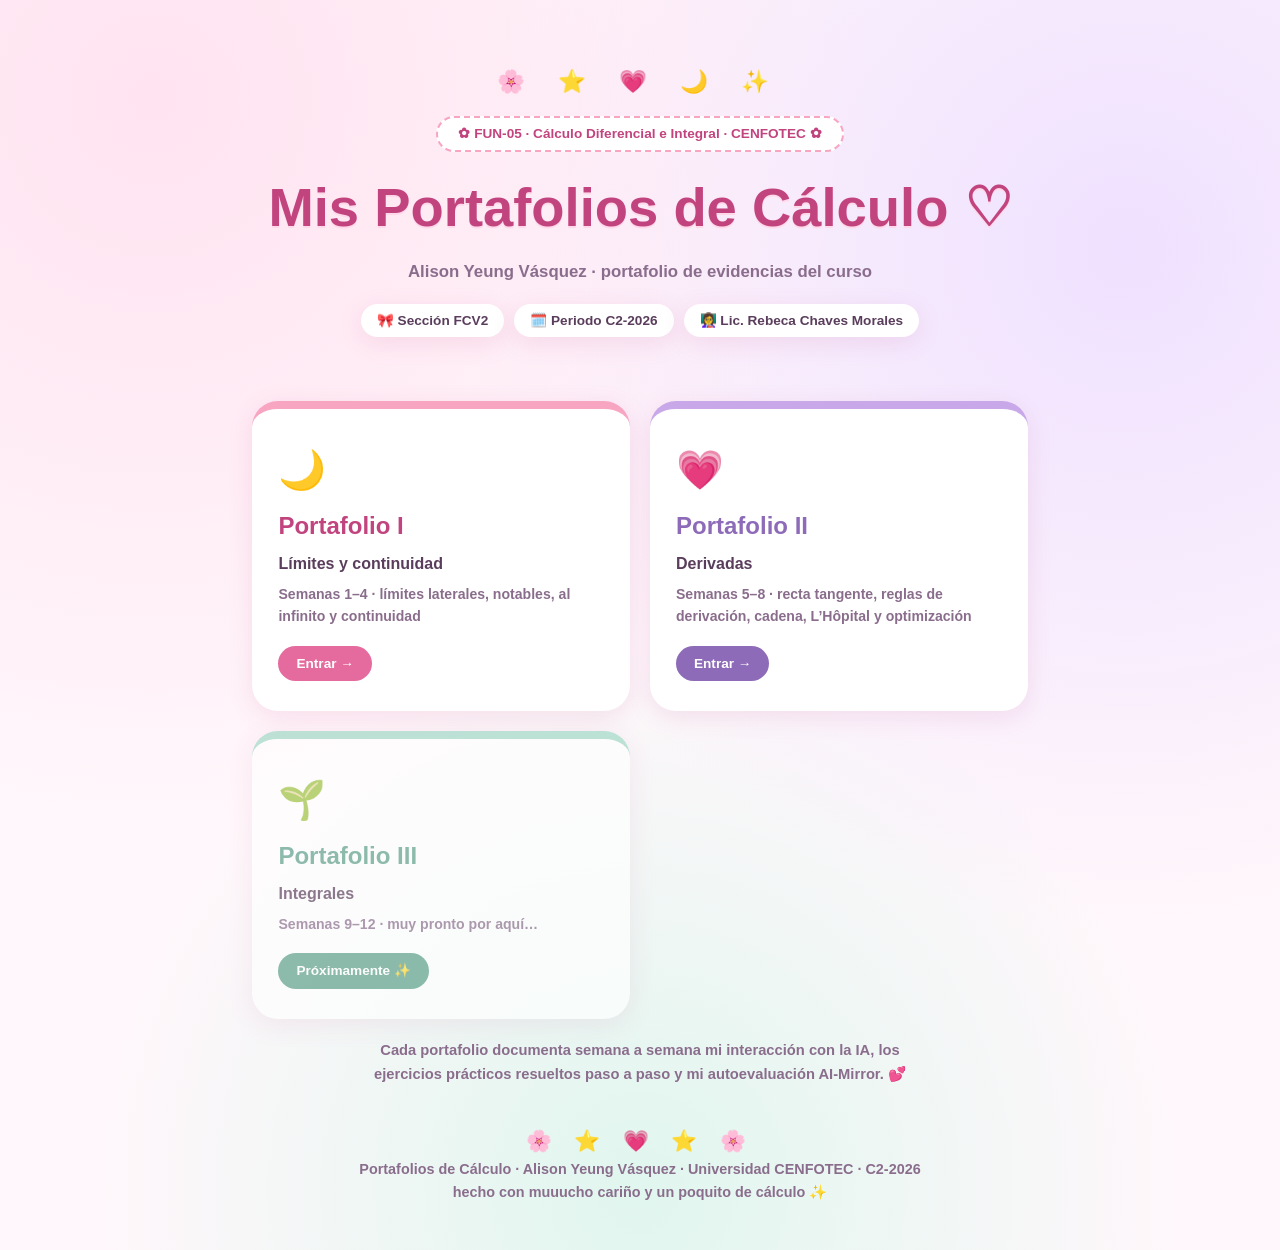
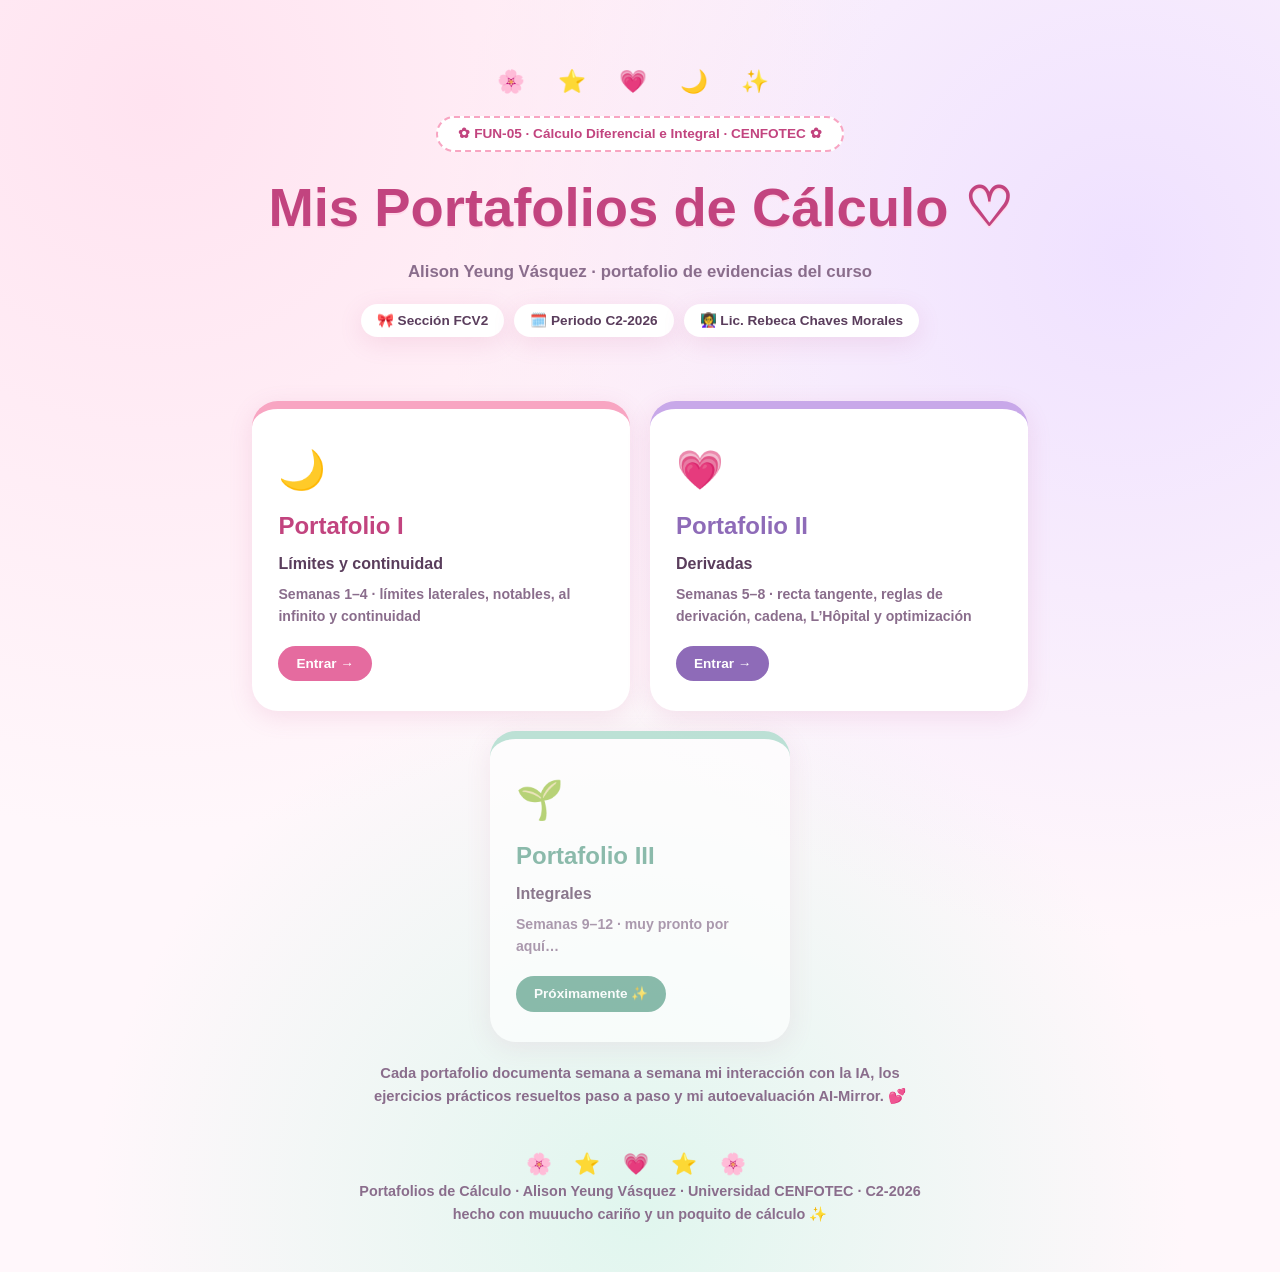
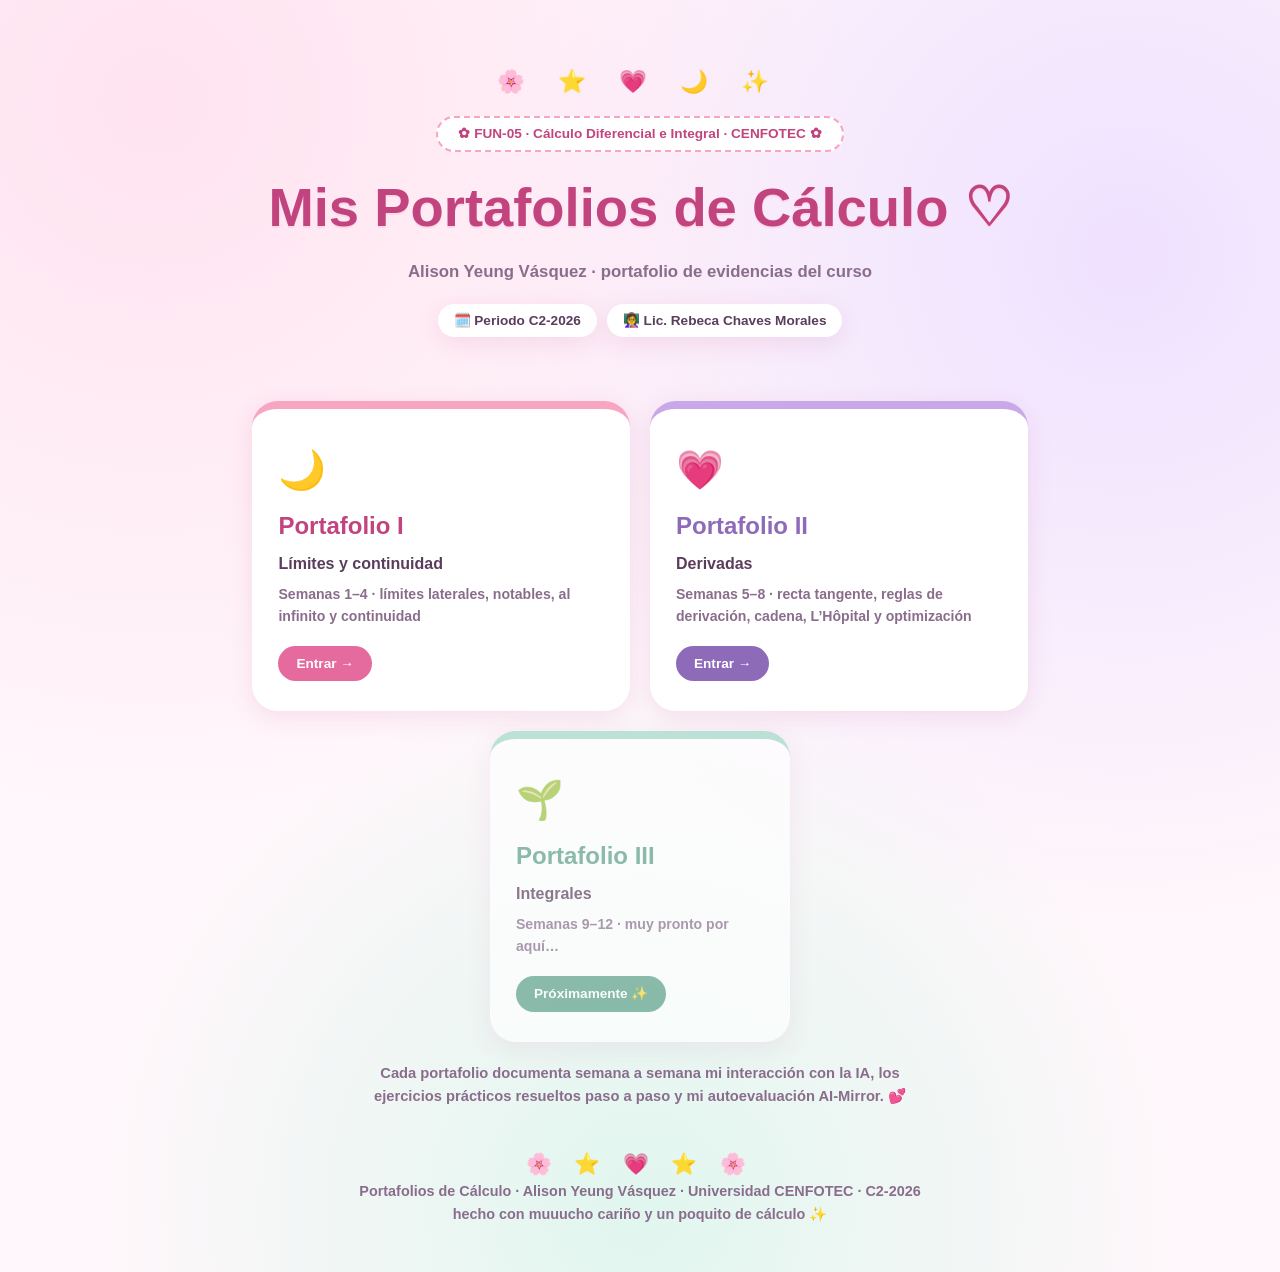
